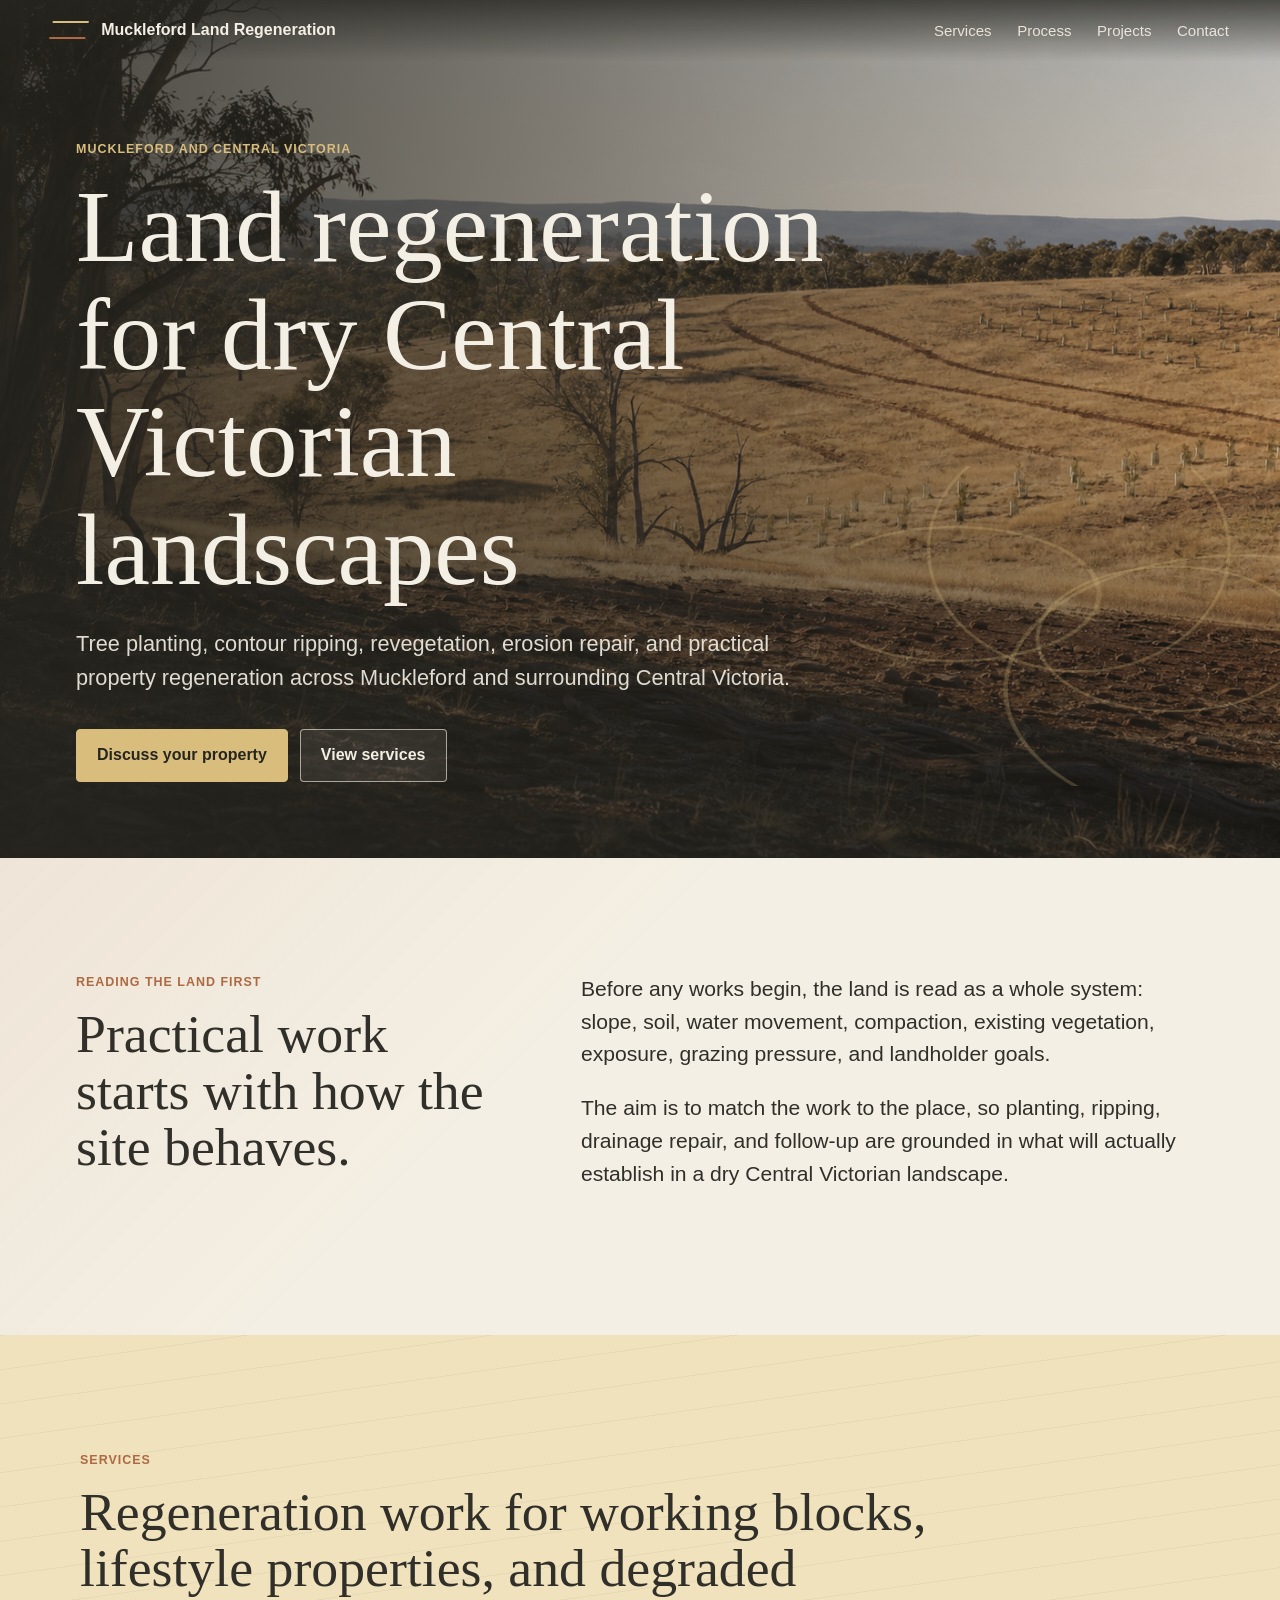
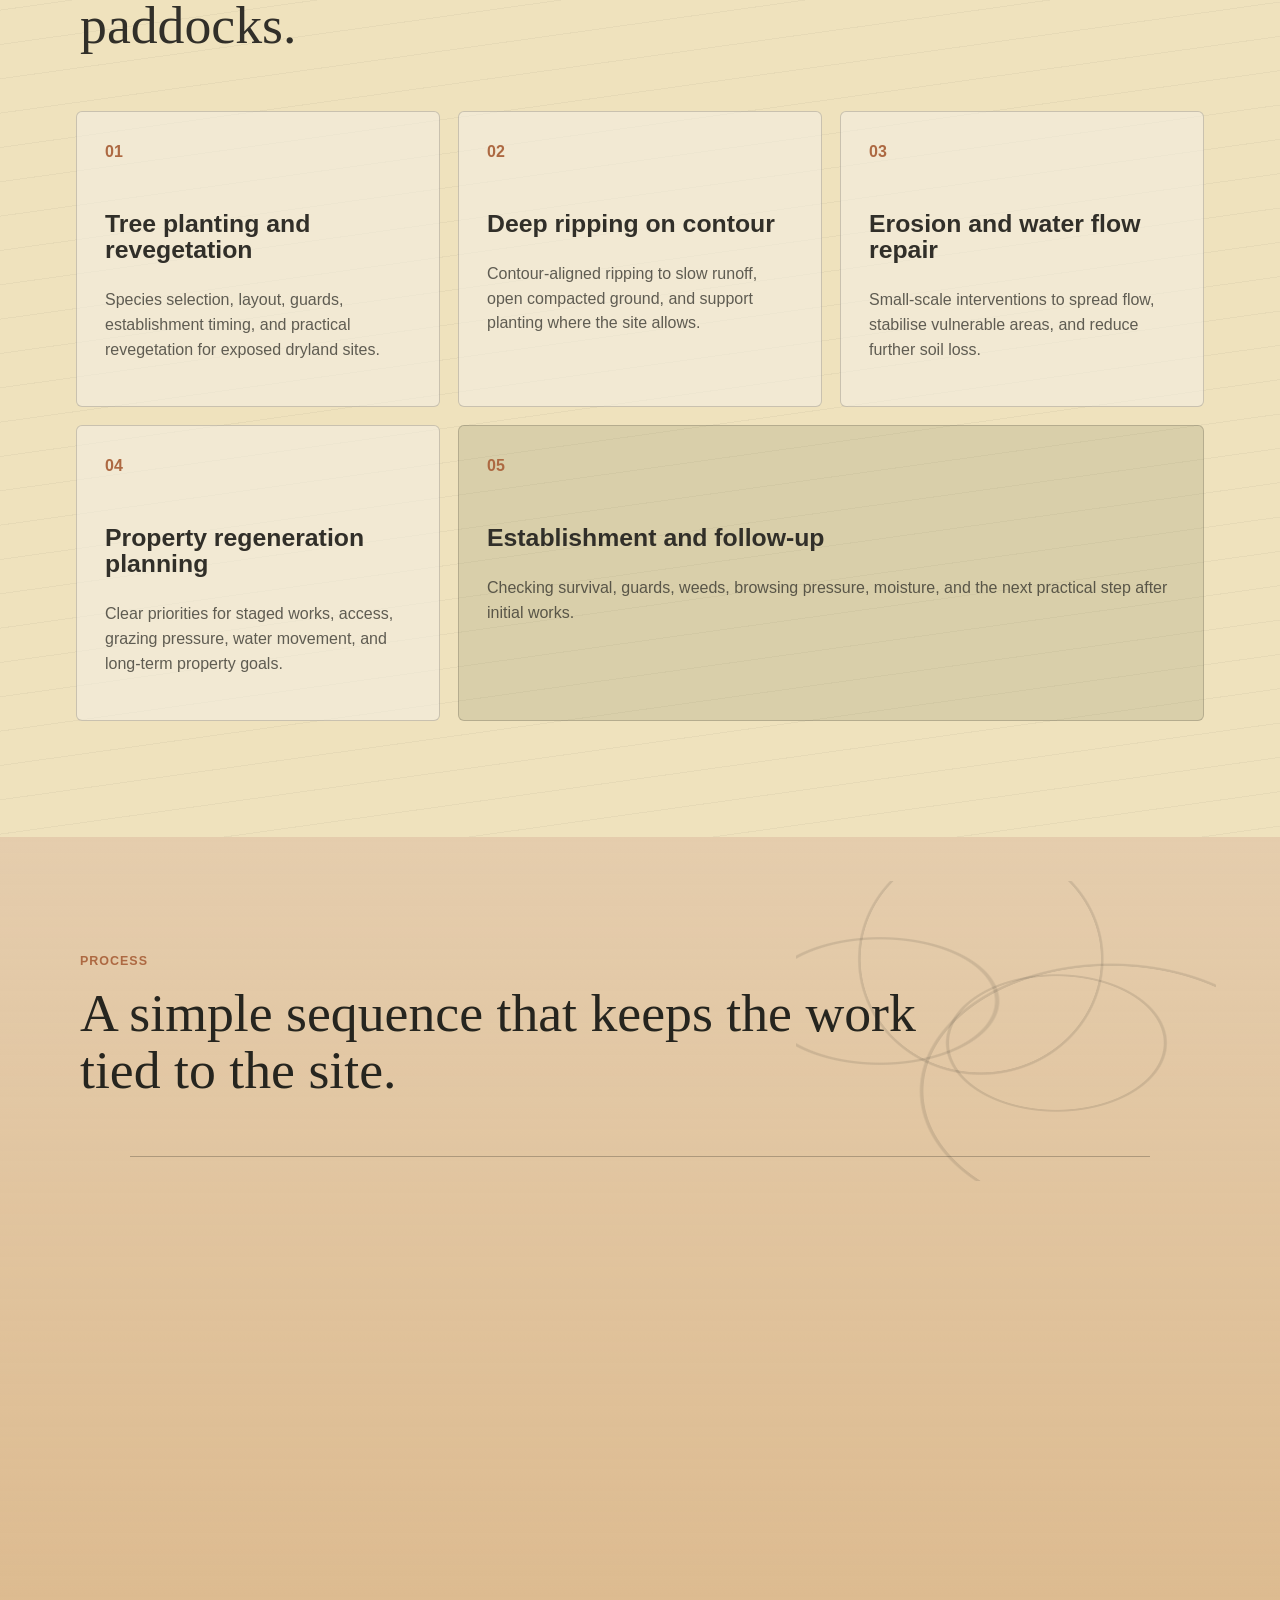
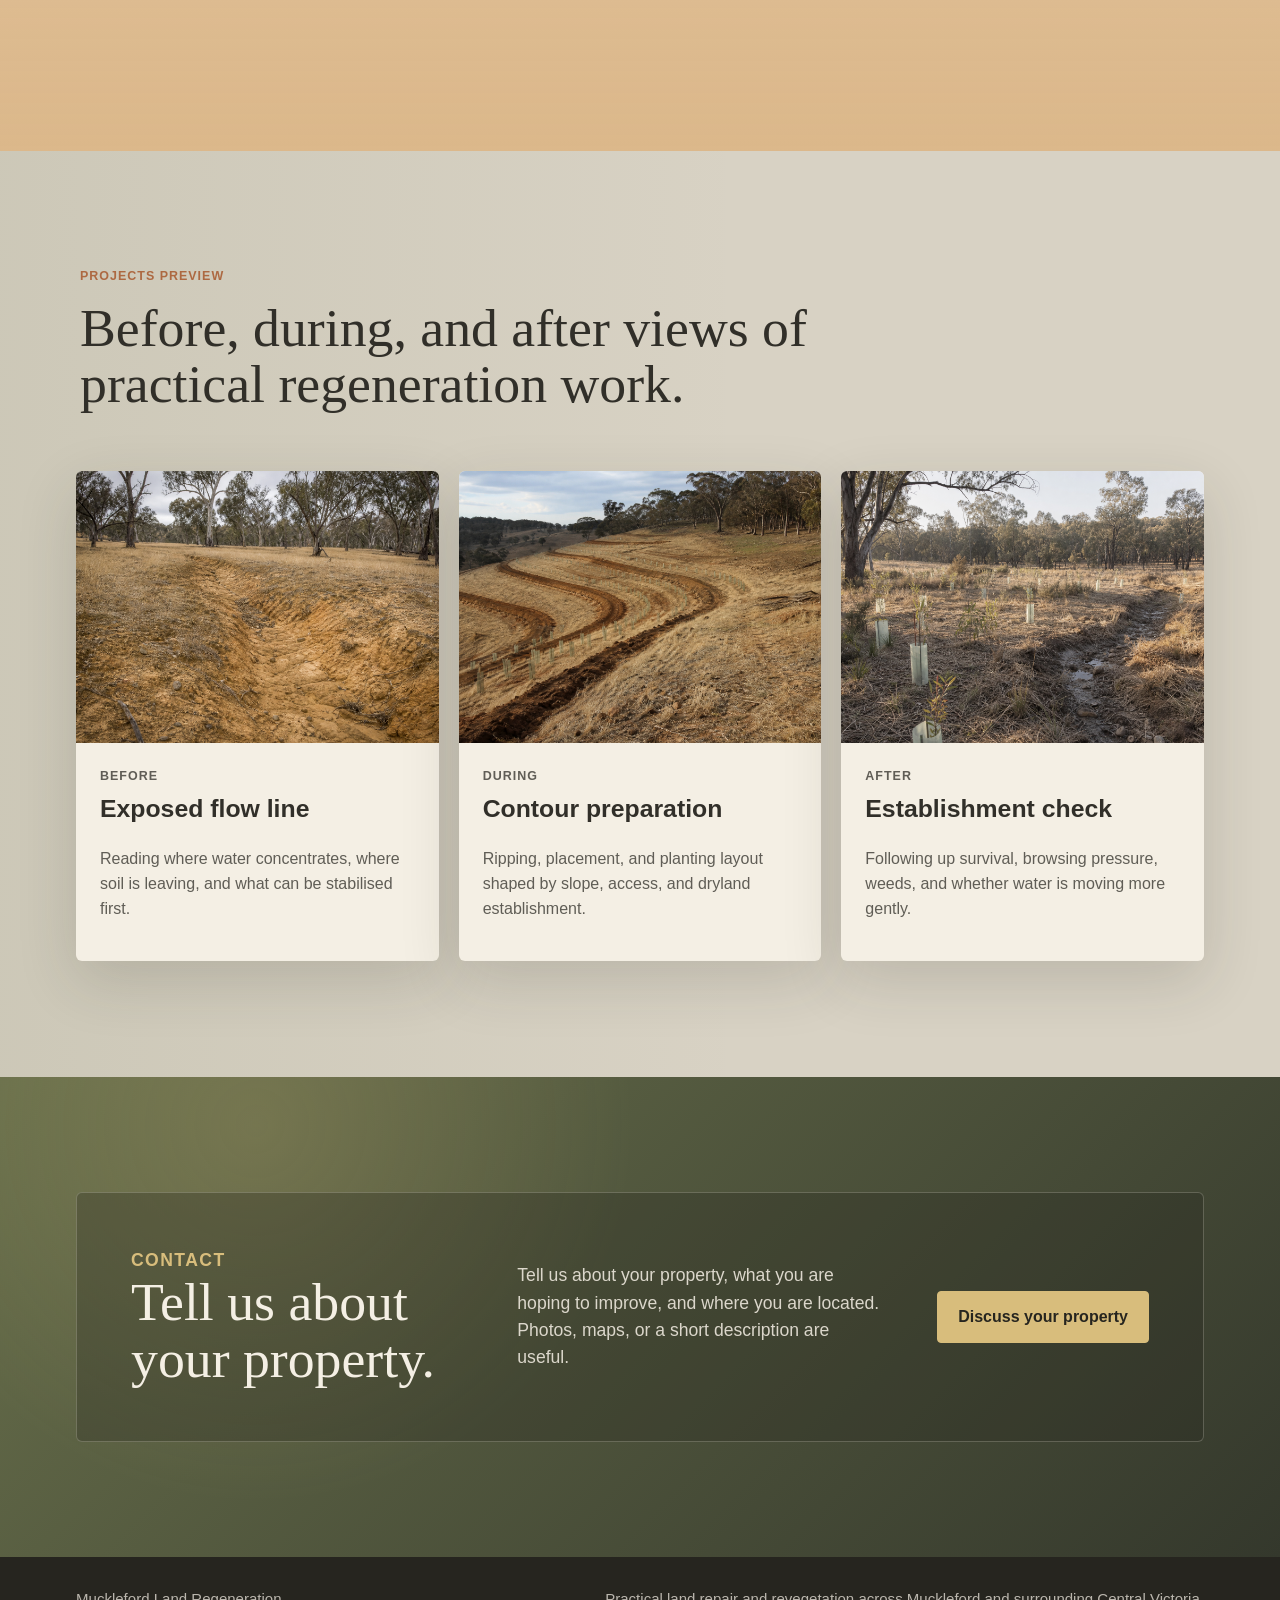
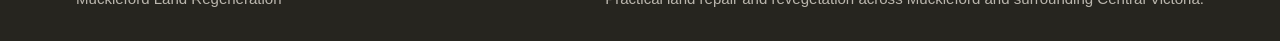
==== index.html @ 7134a0f1 "Add files via upload" ====
<!doctype html>
<html lang="en">
  <head>
    <meta charset="utf-8">
    <meta name="viewport" content="width=device-width, initial-scale=1">
    <title>Muckleford Land Regeneration</title>
    <meta
      name="description"
      content="Tree planting, contour ripping, revegetation, erosion repair, and practical property regeneration across Muckleford and surrounding Central Victoria."
    >
    <link rel="stylesheet" href="styles.css">
  </head>
  <body>
    <header class="site-header" aria-label="Main navigation">
      <a class="brand" href="#top">
        <span class="brand-mark" aria-hidden="true"></span>
        <span>Muckleford Land Regeneration</span>
      </a>
      <nav>
        <a href="#services">Services</a>
        <a href="#process">Process</a>
        <a href="#projects">Projects</a>
        <a href="#contact">Contact</a>
      </nav>
    </header>

    <main id="top">
      <section class="hero section-theme" data-theme="charcoal">
        <img
          class="hero-image"
          src="assets/hero-landscape.png"
          alt="Dry Central Victorian paddock with contour ripping and revegetation rows."
        >
        <div class="hero-scrim"></div>
        <div class="contour contour-hero" aria-hidden="true"></div>
        <div class="hero-content reveal">
          <p class="kicker">Muckleford and Central Victoria</p>
          <h1>Land regeneration for dry Central Victorian landscapes</h1>
          <p class="hero-subtext">
            Tree planting, contour ripping, revegetation, erosion repair, and practical property regeneration across Muckleford and surrounding Central Victoria.
          </p>
          <div class="button-row">
            <a class="button button-primary" href="#contact">Discuss your property</a>
            <a class="button button-secondary" href="#services">View services</a>
          </div>
        </div>
      </section>

      <section class="intro section section-theme" data-theme="offwhite">
        <div class="intro-grid">
          <div class="eyebrow-block reveal">
            <p class="kicker">Reading the land first</p>
            <h2>Practical work starts with how the site behaves.</h2>
          </div>
          <div class="intro-copy reveal">
            <p>
              Before any works begin, the land is read as a whole system: slope, soil, water movement, compaction, existing vegetation, exposure, grazing pressure, and landholder goals.
            </p>
            <p>
              The aim is to match the work to the place, so planting, ripping, drainage repair, and follow-up are grounded in what will actually establish in a dry Central Victorian landscape.
            </p>
          </div>
        </div>
      </section>

      <section id="services" class="section services section-theme" data-theme="straw">
        <div class="section-heading reveal">
          <p class="kicker">Services</p>
          <h2>Regeneration work for working blocks, lifestyle properties, and degraded paddocks.</h2>
        </div>
        <div class="service-grid">
          <article class="service-card reveal">
            <span class="service-number">01</span>
            <h3>Tree planting and revegetation</h3>
            <p>Species selection, layout, guards, establishment timing, and practical revegetation for exposed dryland sites.</p>
          </article>
          <article class="service-card reveal">
            <span class="service-number">02</span>
            <h3>Deep ripping on contour</h3>
            <p>Contour-aligned ripping to slow runoff, open compacted ground, and support planting where the site allows.</p>
          </article>
          <article class="service-card reveal">
            <span class="service-number">03</span>
            <h3>Erosion and water flow repair</h3>
            <p>Small-scale interventions to spread flow, stabilise vulnerable areas, and reduce further soil loss.</p>
          </article>
          <article class="service-card reveal">
            <span class="service-number">04</span>
            <h3>Property regeneration planning</h3>
            <p>Clear priorities for staged works, access, grazing pressure, water movement, and long-term property goals.</p>
          </article>
          <article class="service-card service-card-wide reveal">
            <span class="service-number">05</span>
            <h3>Establishment and follow-up</h3>
            <p>Checking survival, guards, weeds, browsing pressure, moisture, and the next practical step after initial works.</p>
          </article>
        </div>
      </section>

      <section id="process" class="process section section-theme" data-theme="clay">
        <div class="contour contour-process" aria-hidden="true"></div>
        <div class="section-heading reveal">
          <p class="kicker">Process</p>
          <h2>A simple sequence that keeps the work tied to the site.</h2>
        </div>
        <div class="process-list">
          <article class="process-step reveal">
            <span>1</span>
            <div>
              <h3>Site walk</h3>
              <p>Walk the property, read slope and water movement, and identify practical constraints.</p>
            </div>
          </article>
          <article class="process-step reveal">
            <span>2</span>
            <div>
              <h3>Practical plan</h3>
              <p>Set priorities, staging, species, access, timing, and follow-up requirements.</p>
            </div>
          </article>
          <article class="process-step reveal">
            <span>3</span>
            <div>
              <h3>Implementation</h3>
              <p>Carry out the agreed work with attention to soil condition, weather, and establishment needs.</p>
            </div>
          </article>
          <article class="process-step reveal">
            <span>4</span>
            <div>
              <h3>Establishment review</h3>
              <p>Review survival, erosion response, water behaviour, and what needs adjusting next.</p>
            </div>
          </article>
        </div>
      </section>

      <section id="projects" class="projects section section-theme" data-theme="grey">
        <div class="section-heading reveal">
          <p class="kicker">Projects preview</p>
          <h2>Before, during, and after views of practical regeneration work.</h2>
        </div>
        <div class="project-grid">
          <article class="project-card reveal">
            <img src="assets/project-before.png" alt="Eroded dry paddock area before repair.">
            <div>
              <p class="project-stage">Before</p>
              <h3>Exposed flow line</h3>
              <p>Reading where water concentrates, where soil is leaving, and what can be stabilised first.</p>
            </div>
          </article>
          <article class="project-card reveal">
            <img src="assets/project-during.png" alt="Contour rip lines and young tree guards during regeneration work.">
            <div>
              <p class="project-stage">During</p>
              <h3>Contour preparation</h3>
              <p>Ripping, placement, and planting layout shaped by slope, access, and dryland establishment.</p>
            </div>
          </article>
          <article class="project-card reveal">
            <img src="assets/project-after.png" alt="Young native revegetation establishing after regeneration works.">
            <div>
              <p class="project-stage">After</p>
              <h3>Establishment check</h3>
              <p>Following up survival, browsing pressure, weeds, and whether water is moving more gently.</p>
            </div>
          </article>
        </div>
      </section>

      <section id="contact" class="contact section section-theme" data-theme="olive">
        <div class="contact-panel reveal">
          <div>
            <p class="kicker">Contact</p>
            <h2>Tell us about your property.</h2>
          </div>
          <p>
            Tell us about your property, what you are hoping to improve, and where you are located. Photos, maps, or a short description are useful.
          </p>
          <a class="button button-primary" href="mailto:hello@example.com?subject=Property%20regeneration%20enquiry">Discuss your property</a>
        </div>
      </section>
    </main>

    <footer class="site-footer">
      <p>Muckleford Land Regeneration</p>
      <p>Practical land repair and revegetation across Muckleford and surrounding Central Victoria.</p>
    </footer>

    <script src="script.js"></script>
  </body>
</html>
---- styles.css ----
:root {
  --offwhite: #f4efe4;
  --straw: #d8bd7c;
  --clay: #ad6942;
  --ochre: #c28a4b;
  --ironbark: #777369;
  --olive: #686f4b;
  --charcoal: #26251f;
  --ink: #312f29;
  --line: rgba(49, 47, 41, 0.18);
  --paper: rgba(244, 239, 228, 0.86);
  --shadow: 0 20px 60px rgba(38, 37, 31, 0.16);
}

* {
  box-sizing: border-box;
}

html {
  scroll-behavior: smooth;
}

body {
  margin: 0;
  background: var(--offwhite);
  color: var(--ink);
  font-family: "Segoe UI", "Helvetica Neue", Arial, sans-serif;
  line-height: 1.55;
  transition: background-color 700ms ease;
}

body.theme-charcoal {
  background: #37342d;
}

body.theme-offwhite {
  background: var(--offwhite);
}

body.theme-straw {
  background: #efe2bd;
}

body.theme-clay {
  background: #d8b07e;
}

body.theme-grey {
  background: #d8d2c4;
}

body.theme-olive {
  background: #bbc09e;
}

img {
  display: block;
  width: 100%;
}

a {
  color: inherit;
}

.site-header {
  position: fixed;
  top: 0;
  left: 0;
  z-index: 20;
  display: flex;
  align-items: center;
  justify-content: space-between;
  width: 100%;
  padding: 18px clamp(18px, 4vw, 56px);
  color: var(--offwhite);
  background: linear-gradient(to bottom, rgba(38, 37, 31, 0.74), rgba(38, 37, 31, 0));
}

.brand,
nav {
  display: flex;
  align-items: center;
  gap: 14px;
}

.brand {
  font-weight: 700;
  text-decoration: none;
  letter-spacing: 0;
}

.brand-mark {
  width: 36px;
  height: 18px;
  border-top: 2px solid var(--straw);
  border-bottom: 2px solid var(--clay);
  transform: skewX(-12deg);
}

nav {
  gap: clamp(12px, 2vw, 28px);
  font-size: 0.94rem;
}

nav a {
  text-decoration: none;
  opacity: 0.9;
}

nav a:hover {
  opacity: 1;
}

.hero {
  position: relative;
  min-height: 92vh;
  display: grid;
  align-items: end;
  overflow: hidden;
  padding: 140px clamp(18px, 6vw, 76px) 76px;
  color: var(--offwhite);
}

.hero-image,
.hero-scrim {
  position: absolute;
  inset: 0;
  height: 100%;
}

.hero-image {
  object-fit: cover;
}

.hero-scrim {
  background:
    linear-gradient(90deg, rgba(38, 37, 31, 0.84) 0%, rgba(38, 37, 31, 0.56) 45%, rgba(38, 37, 31, 0.16) 100%),
    linear-gradient(0deg, rgba(38, 37, 31, 0.56) 0%, rgba(38, 37, 31, 0) 48%);
}

.hero-content {
  position: relative;
  z-index: 2;
  max-width: 850px;
}

.kicker {
  margin: 0 0 14px;
  color: var(--clay);
  font-size: 0.78rem;
  font-weight: 800;
  letter-spacing: 0.08em;
  text-transform: uppercase;
}

.hero .kicker,
.contact .kicker {
  color: var(--straw);
}

h1,
h2,
h3,
p {
  margin-top: 0;
}

h1,
h2,
h3 {
  line-height: 1.05;
  letter-spacing: 0;
}

h1 {
  max-width: 790px;
  margin-bottom: 24px;
  font-family: Georgia, "Times New Roman", serif;
  font-size: clamp(3rem, 8vw, 6.9rem);
  font-weight: 500;
}

h2 {
  max-width: 920px;
  font-family: Georgia, "Times New Roman", serif;
  font-size: clamp(2rem, 4.2vw, 4.3rem);
  font-weight: 500;
}

h3 {
  font-size: clamp(1.18rem, 2vw, 1.55rem);
}

.hero-subtext {
  max-width: 720px;
  margin-bottom: 34px;
  color: rgba(244, 239, 228, 0.9);
  font-size: clamp(1.08rem, 2vw, 1.36rem);
}

.button-row {
  display: flex;
  flex-wrap: wrap;
  gap: 12px;
}

.button {
  display: inline-flex;
  align-items: center;
  justify-content: center;
  min-height: 48px;
  padding: 13px 20px;
  border: 1px solid currentColor;
  border-radius: 4px;
  font-weight: 750;
  text-decoration: none;
}

.button-primary {
  color: var(--charcoal);
  background: var(--straw);
  border-color: var(--straw);
}

.button-secondary {
  color: var(--offwhite);
  background: rgba(244, 239, 228, 0.08);
  border-color: rgba(244, 239, 228, 0.62);
}

.section {
  position: relative;
  overflow: hidden;
  padding: clamp(74px, 9vw, 132px) clamp(18px, 6vw, 76px);
}

.intro {
  background:
    linear-gradient(135deg, rgba(173, 105, 66, 0.08), transparent 42%),
    var(--offwhite);
}

.intro-grid {
  display: grid;
  grid-template-columns: minmax(240px, 0.8fr) minmax(300px, 1.2fr);
  gap: clamp(34px, 7vw, 96px);
  max-width: 1160px;
  margin: 0 auto;
}

.intro-copy {
  font-size: clamp(1.08rem, 1.8vw, 1.32rem);
}

.intro-copy p:last-child {
  margin-bottom: 0;
}

.section-heading {
  max-width: 1120px;
  margin: 0 auto clamp(34px, 5vw, 58px);
}

.services {
  background:
    repeating-linear-gradient(172deg, rgba(38, 37, 31, 0.045) 0 1px, transparent 1px 34px),
    #efe2bd;
}

.service-grid {
  display: grid;
  grid-template-columns: repeat(6, 1fr);
  gap: 18px;
  max-width: 1160px;
  margin: 0 auto;
}

.service-card {
  grid-column: span 2;
  min-height: 260px;
  padding: 28px;
  border: 1px solid rgba(38, 37, 31, 0.2);
  border-radius: 6px;
  background: rgba(244, 239, 228, 0.56);
}

.service-card-wide {
  grid-column: span 4;
  min-height: 210px;
  background: rgba(104, 111, 75, 0.16);
}

.service-number {
  display: block;
  margin-bottom: 46px;
  color: var(--clay);
  font-weight: 800;
}

.service-card p,
.process-step p,
.project-card p,
.site-footer p {
  color: rgba(49, 47, 41, 0.76);
}

.process {
  color: var(--charcoal);
  background:
    linear-gradient(180deg, rgba(244, 239, 228, 0.46), rgba(244, 239, 228, 0.12)),
    #d8b07e;
}

.process-list {
  max-width: 1020px;
  margin: 0 auto;
  border-top: 1px solid rgba(38, 37, 31, 0.28);
}

.process-step {
  display: grid;
  grid-template-columns: 84px 1fr;
  gap: clamp(18px, 4vw, 46px);
  padding: 30px 0;
  border-bottom: 1px solid rgba(38, 37, 31, 0.28);
}

.process-step span {
  width: 54px;
  height: 54px;
  display: inline-grid;
  place-items: center;
  border: 1px solid rgba(38, 37, 31, 0.38);
  border-radius: 50%;
  color: var(--charcoal);
  font-family: Georgia, "Times New Roman", serif;
  font-size: 1.3rem;
}

.process-step h3 {
  margin-bottom: 8px;
}

.process-step p {
  max-width: 720px;
  margin-bottom: 0;
}

.projects {
  background:
    linear-gradient(90deg, rgba(104, 111, 75, 0.1), transparent 58%),
    #d8d2c4;
}

.project-grid {
  display: grid;
  grid-template-columns: repeat(3, minmax(0, 1fr));
  gap: 20px;
  max-width: 1220px;
  margin: 0 auto;
}

.project-card {
  overflow: hidden;
  border-radius: 6px;
  background: var(--offwhite);
  box-shadow: var(--shadow);
}

.project-card img {
  aspect-ratio: 4 / 3;
  object-fit: cover;
  filter: saturate(0.86) contrast(1.04);
}

.project-card div {
  padding: 24px;
}

.project-stage {
  margin-bottom: 10px;
  color: var(--clay);
  font-size: 0.78rem;
  font-weight: 800;
  letter-spacing: 0.08em;
  text-transform: uppercase;
}

.contact {
  color: var(--offwhite);
  background:
    radial-gradient(circle at 20% 10%, rgba(216, 189, 124, 0.18), transparent 34%),
    linear-gradient(135deg, #686f4b, #34382c);
}

.contact-panel {
  display: grid;
  grid-template-columns: 1fr 1.1fr auto;
  gap: clamp(22px, 4vw, 54px);
  align-items: center;
  max-width: 1180px;
  margin: 0 auto;
  padding: clamp(26px, 5vw, 54px);
  border: 1px solid rgba(244, 239, 228, 0.22);
  border-radius: 6px;
  background: rgba(38, 37, 31, 0.28);
}

.contact-panel h2 {
  margin-bottom: 0;
}

.contact-panel p {
  margin-bottom: 0;
  color: rgba(244, 239, 228, 0.86);
  font-size: 1.1rem;
}

.site-footer {
  display: flex;
  justify-content: space-between;
  gap: 24px;
  padding: 30px clamp(18px, 6vw, 76px);
  background: var(--charcoal);
  color: var(--offwhite);
  font-size: 0.94rem;
}

.site-footer p {
  margin: 0;
  color: rgba(244, 239, 228, 0.72);
}

.contour {
  position: absolute;
  pointer-events: none;
  opacity: 0;
  transform: translateY(24px);
  transition: opacity 1000ms ease, transform 1000ms ease;
}

.contour.is-visible {
  opacity: 1;
  transform: translateY(0);
}

.contour::before {
  content: "";
  position: absolute;
  inset: 0;
  background:
    radial-gradient(ellipse at 20% 40%, transparent 0 24%, currentColor 24.4% 24.9%, transparent 25.3% 100%),
    radial-gradient(ellipse at 62% 54%, transparent 0 29%, currentColor 29.3% 29.8%, transparent 30.2% 100%),
    radial-gradient(ellipse at 44% 26%, transparent 0 36%, currentColor 36.2% 36.7%, transparent 37.1% 100%),
    radial-gradient(ellipse at 75% 70%, transparent 0 42%, currentColor 42.2% 42.7%, transparent 43.1% 100%);
}

.contour-hero {
  right: -90px;
  bottom: 8vh;
  width: 520px;
  height: 320px;
  color: rgba(216, 189, 124, 0.24);
  z-index: 1;
}

.contour-process {
  right: clamp(10px, 5vw, 80px);
  top: 44px;
  width: 420px;
  height: 300px;
  color: rgba(38, 37, 31, 0.12);
}

.reveal {
  opacity: 0;
  transform: translateY(22px);
  transition: opacity 700ms ease, transform 700ms ease;
}

.reveal.is-visible {
  opacity: 1;
  transform: translateY(0);
}

@media (max-width: 900px) {
  .site-header {
    position: absolute;
    align-items: flex-start;
  }

  nav {
    display: none;
  }

  .hero {
    min-height: 88vh;
    padding-top: 116px;
  }

  .intro-grid,
  .contact-panel {
    grid-template-columns: 1fr;
  }

  .service-grid,
  .project-grid {
    grid-template-columns: 1fr;
  }

  .service-card,
  .service-card-wide {
    grid-column: auto;
    min-height: auto;
  }

  .service-number {
    margin-bottom: 28px;
  }

  .process-step {
    grid-template-columns: 58px 1fr;
  }

  .site-footer {
    display: block;
  }

  .site-footer p + p {
    margin-top: 8px;
  }
}

@media (max-width: 560px) {
  .brand span:last-child {
    max-width: 180px;
  }

  .hero {
    padding-bottom: 54px;
  }

  .button {
    width: 100%;
  }

  .section {
    padding-left: 16px;
    padding-right: 16px;
  }

  .process-step {
    grid-template-columns: 1fr;
  }
}

@media (prefers-reduced-motion: reduce) {
  *,
  *::before,
  *::after {
    scroll-behavior: auto !important;
    transition: none !important;
  }

  .reveal,
  .contour {
    opacity: 1;
    transform: none;
  }
}
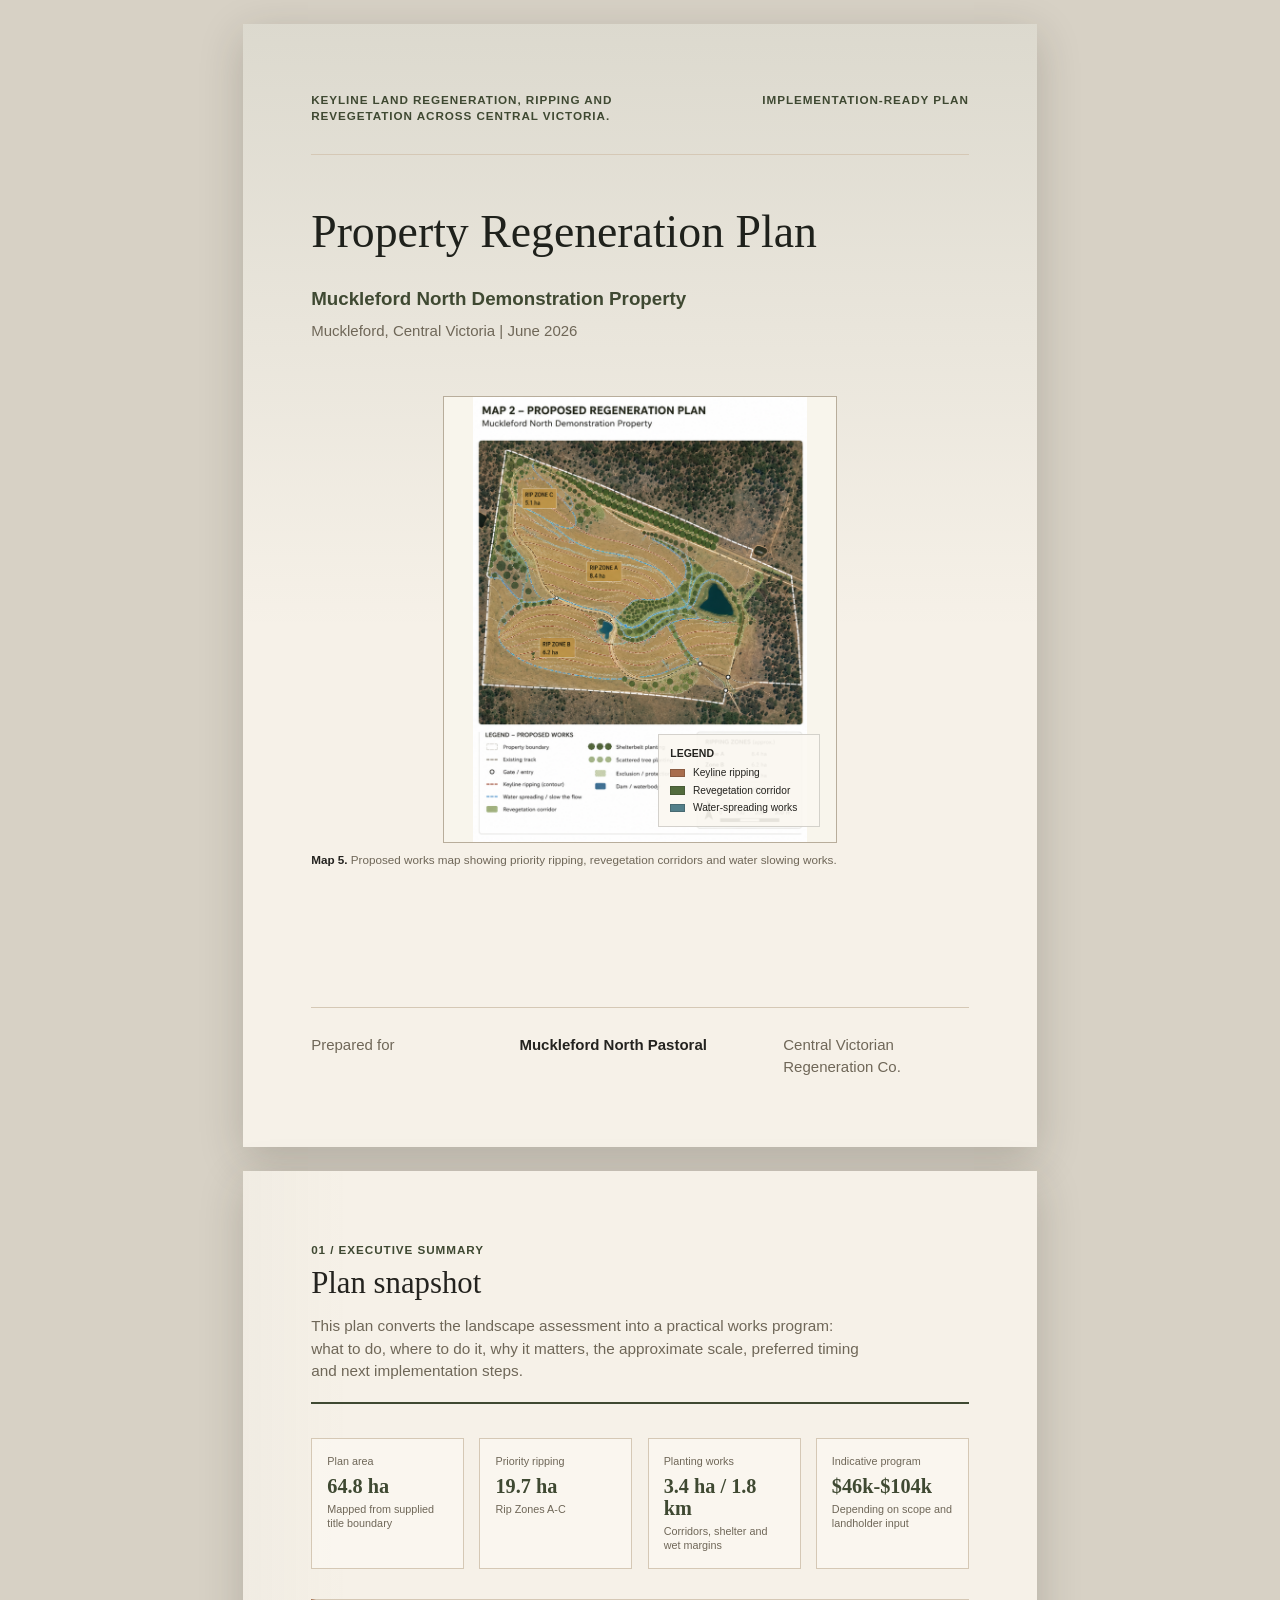
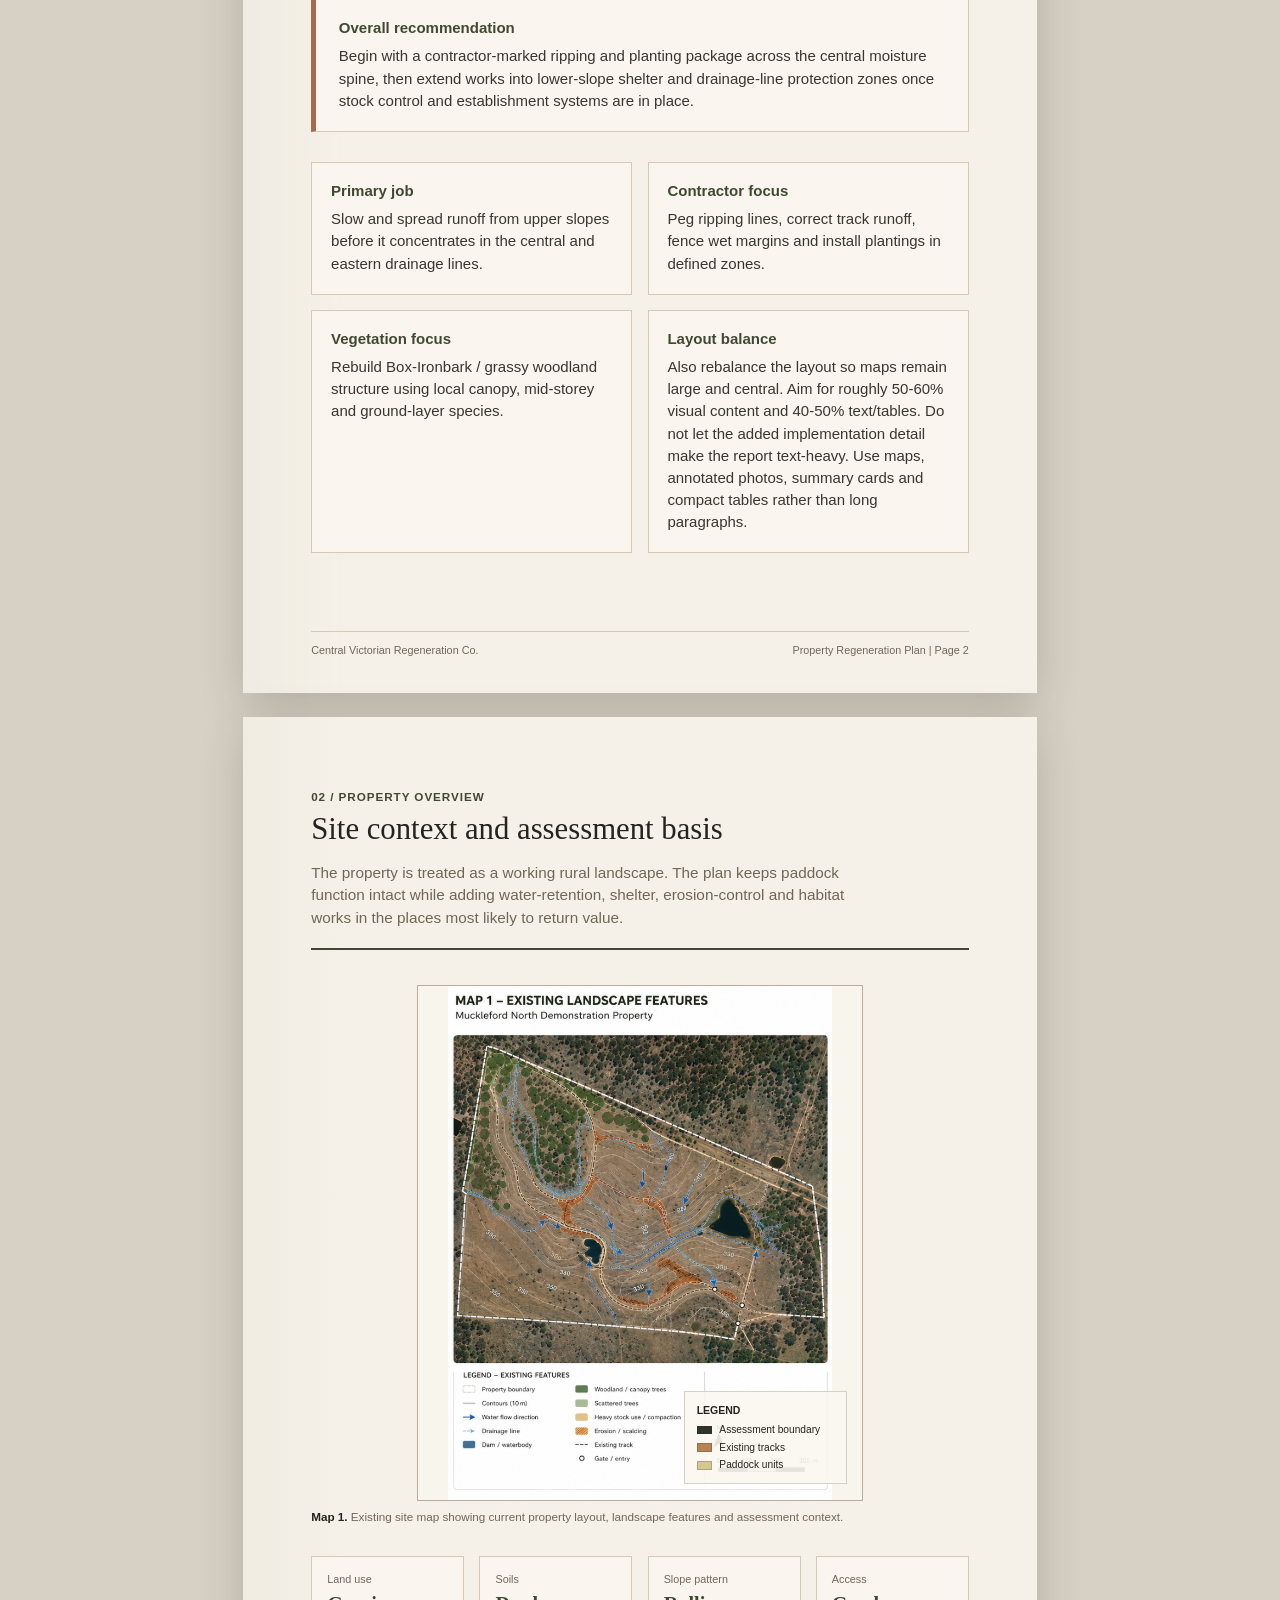
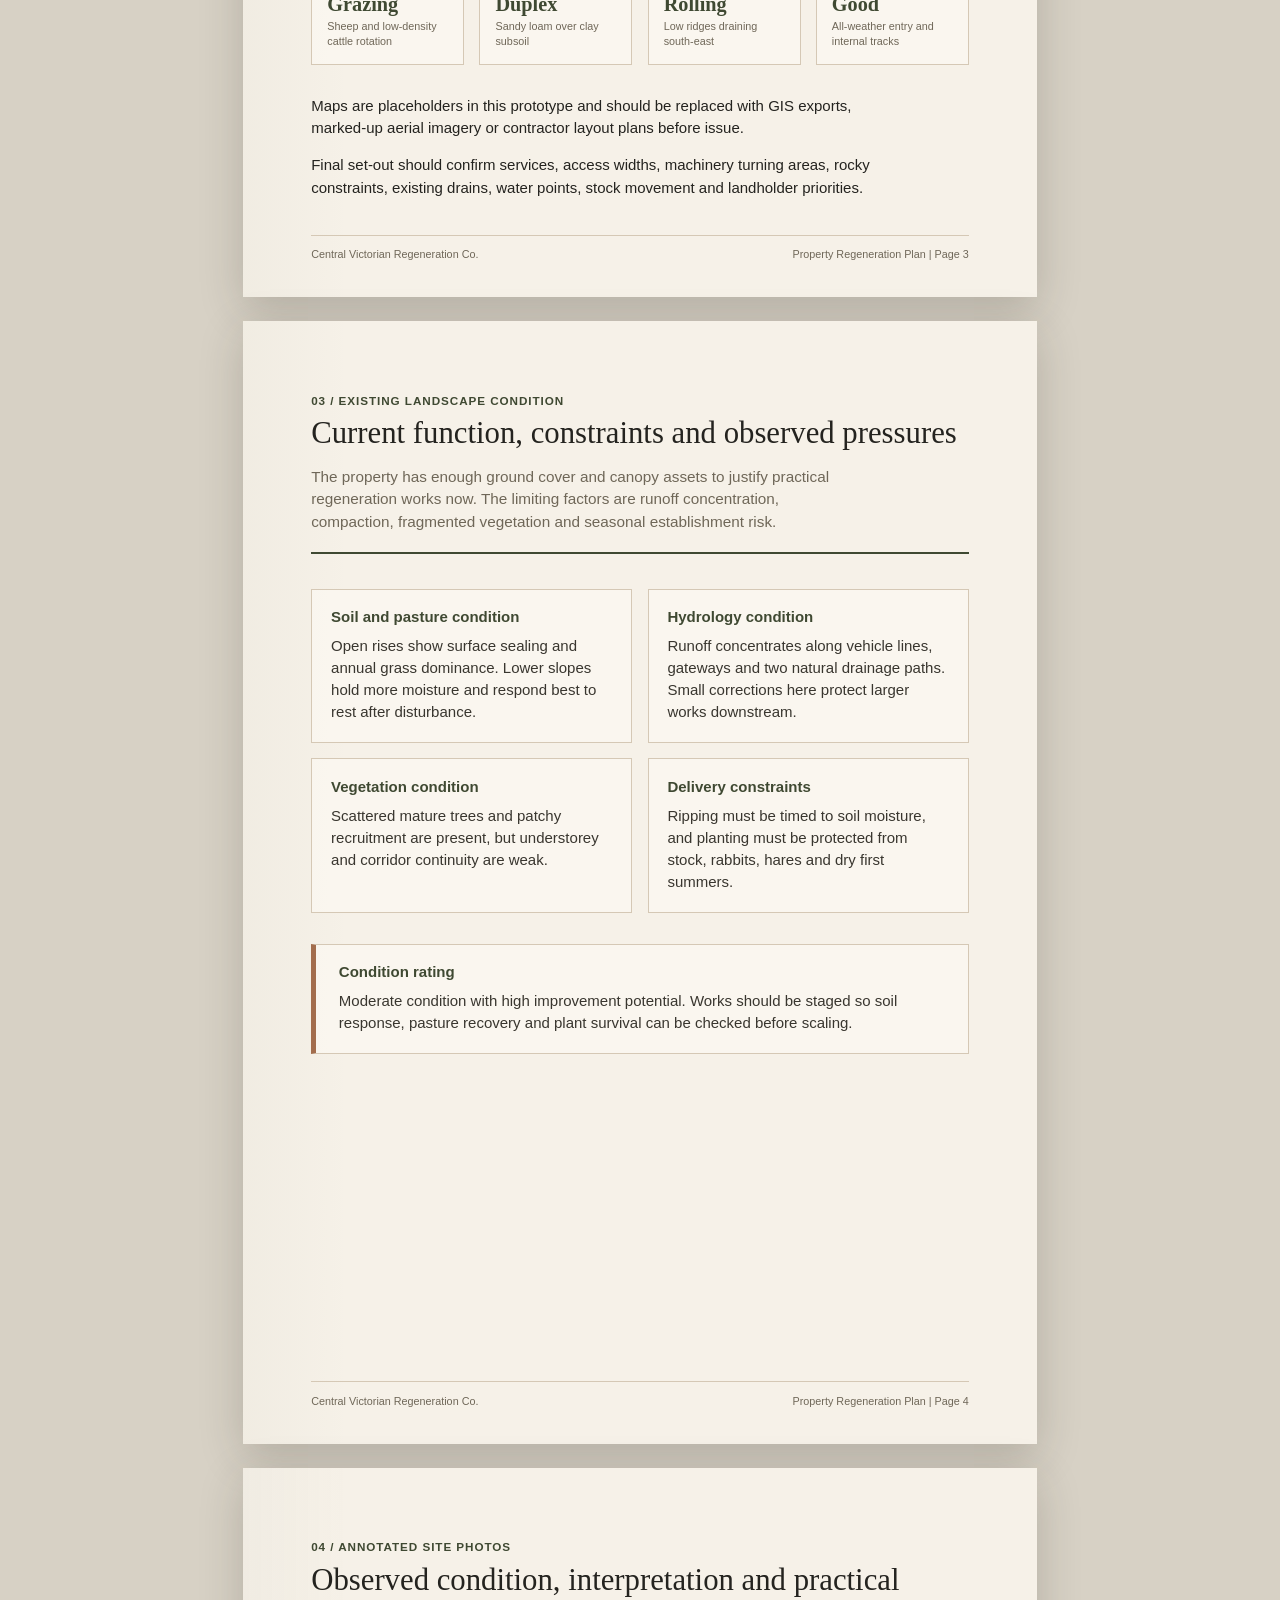
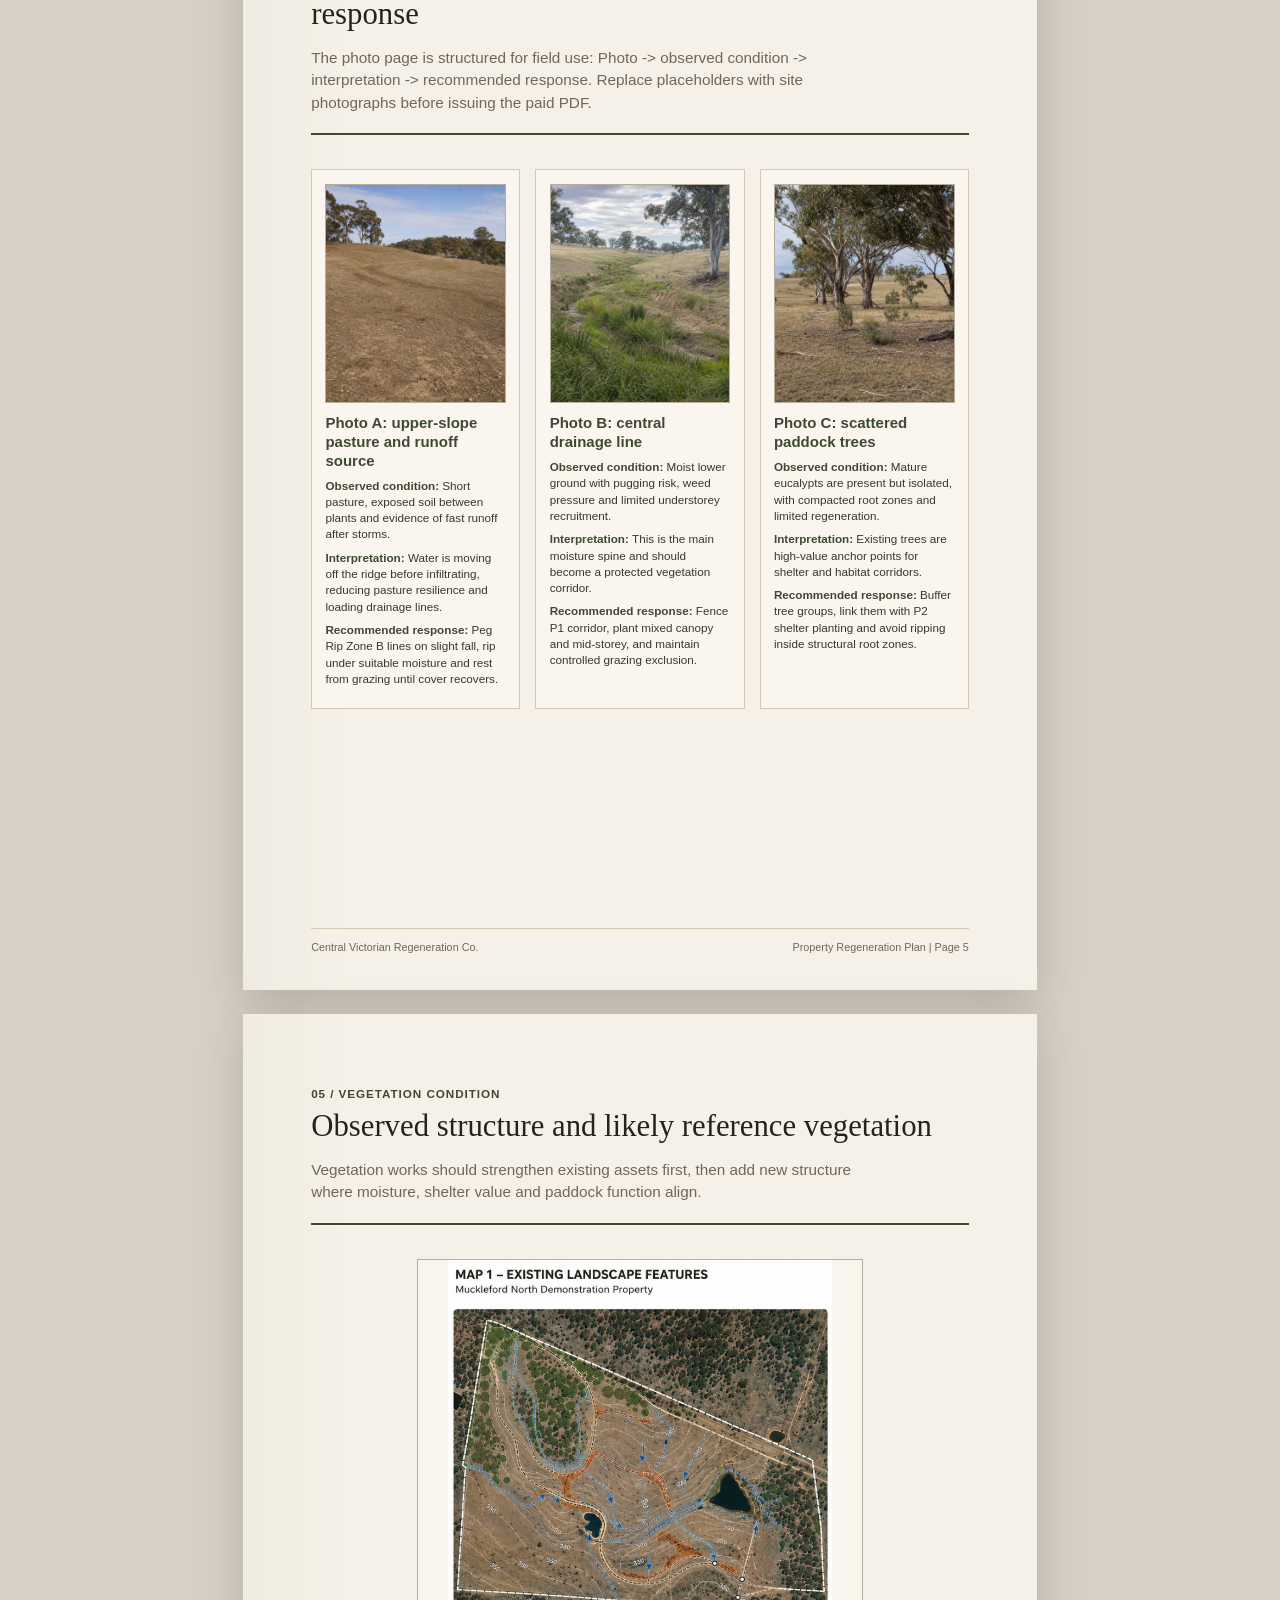
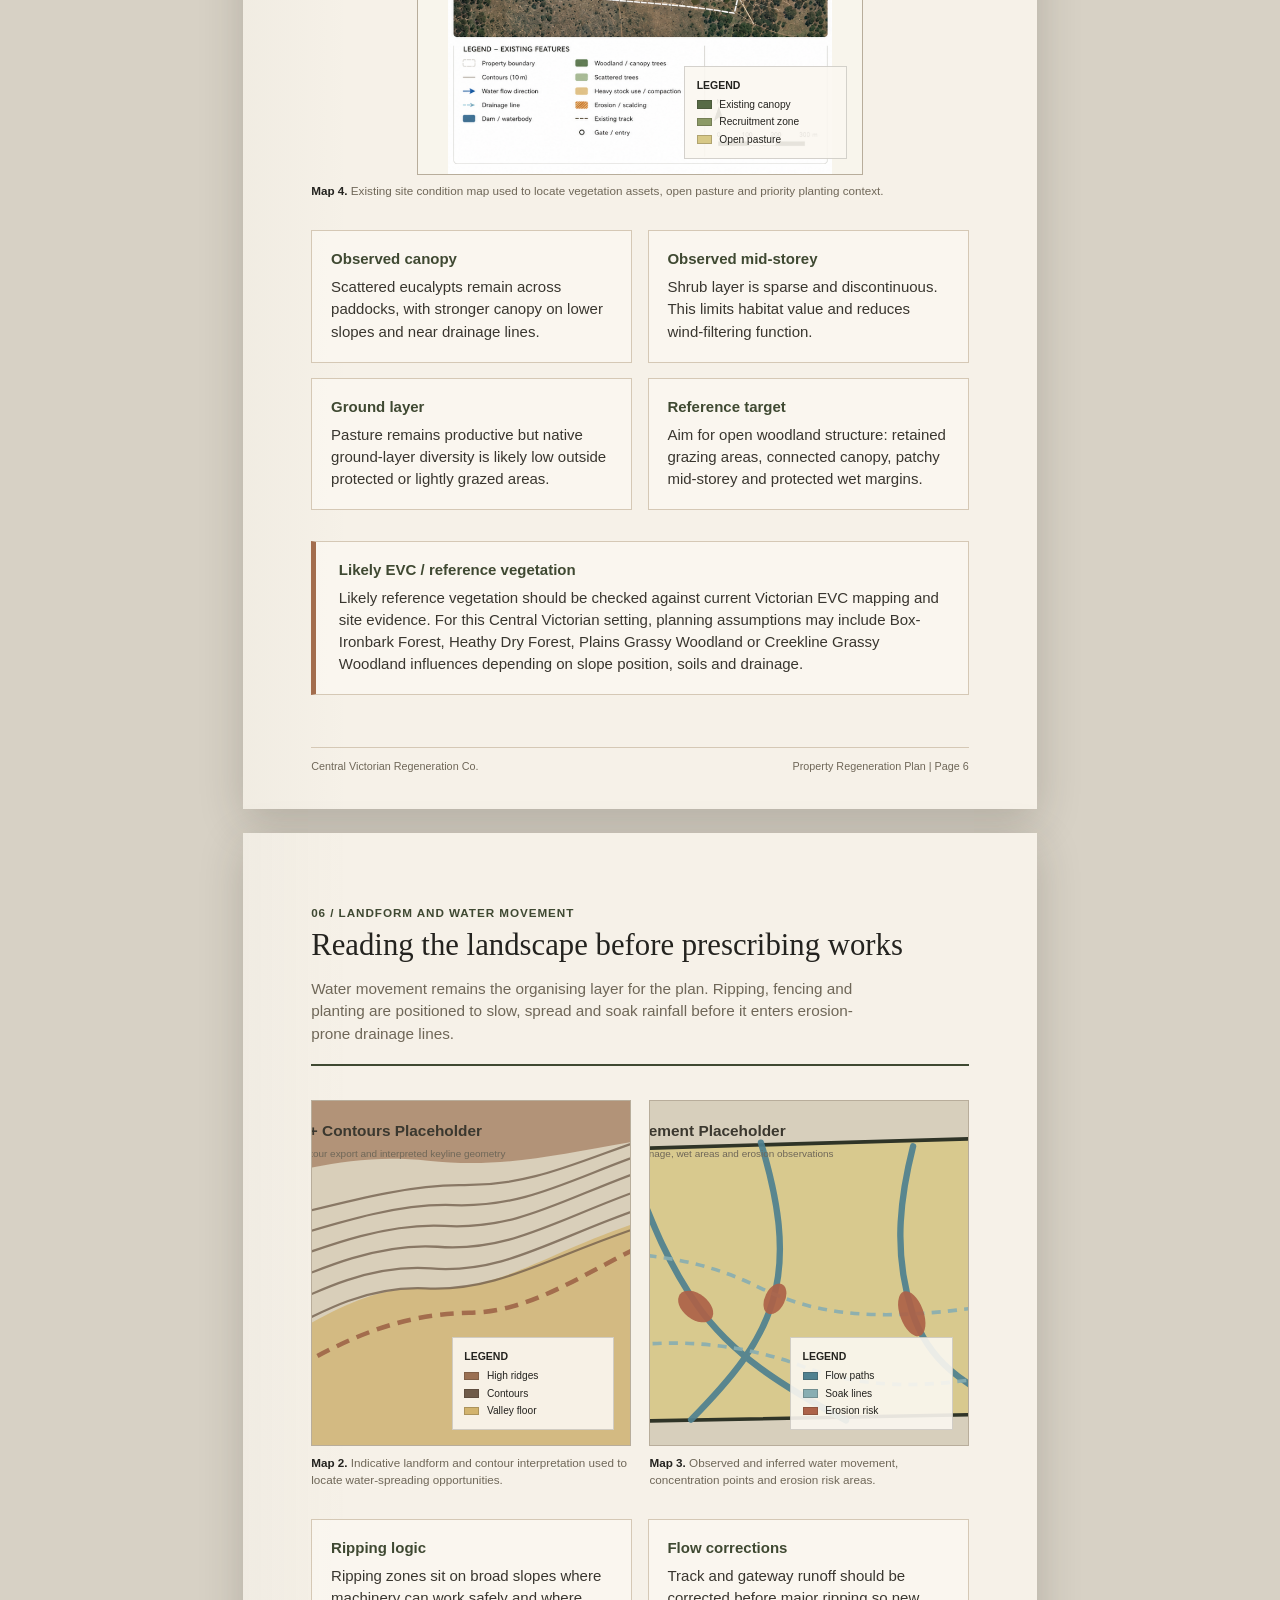
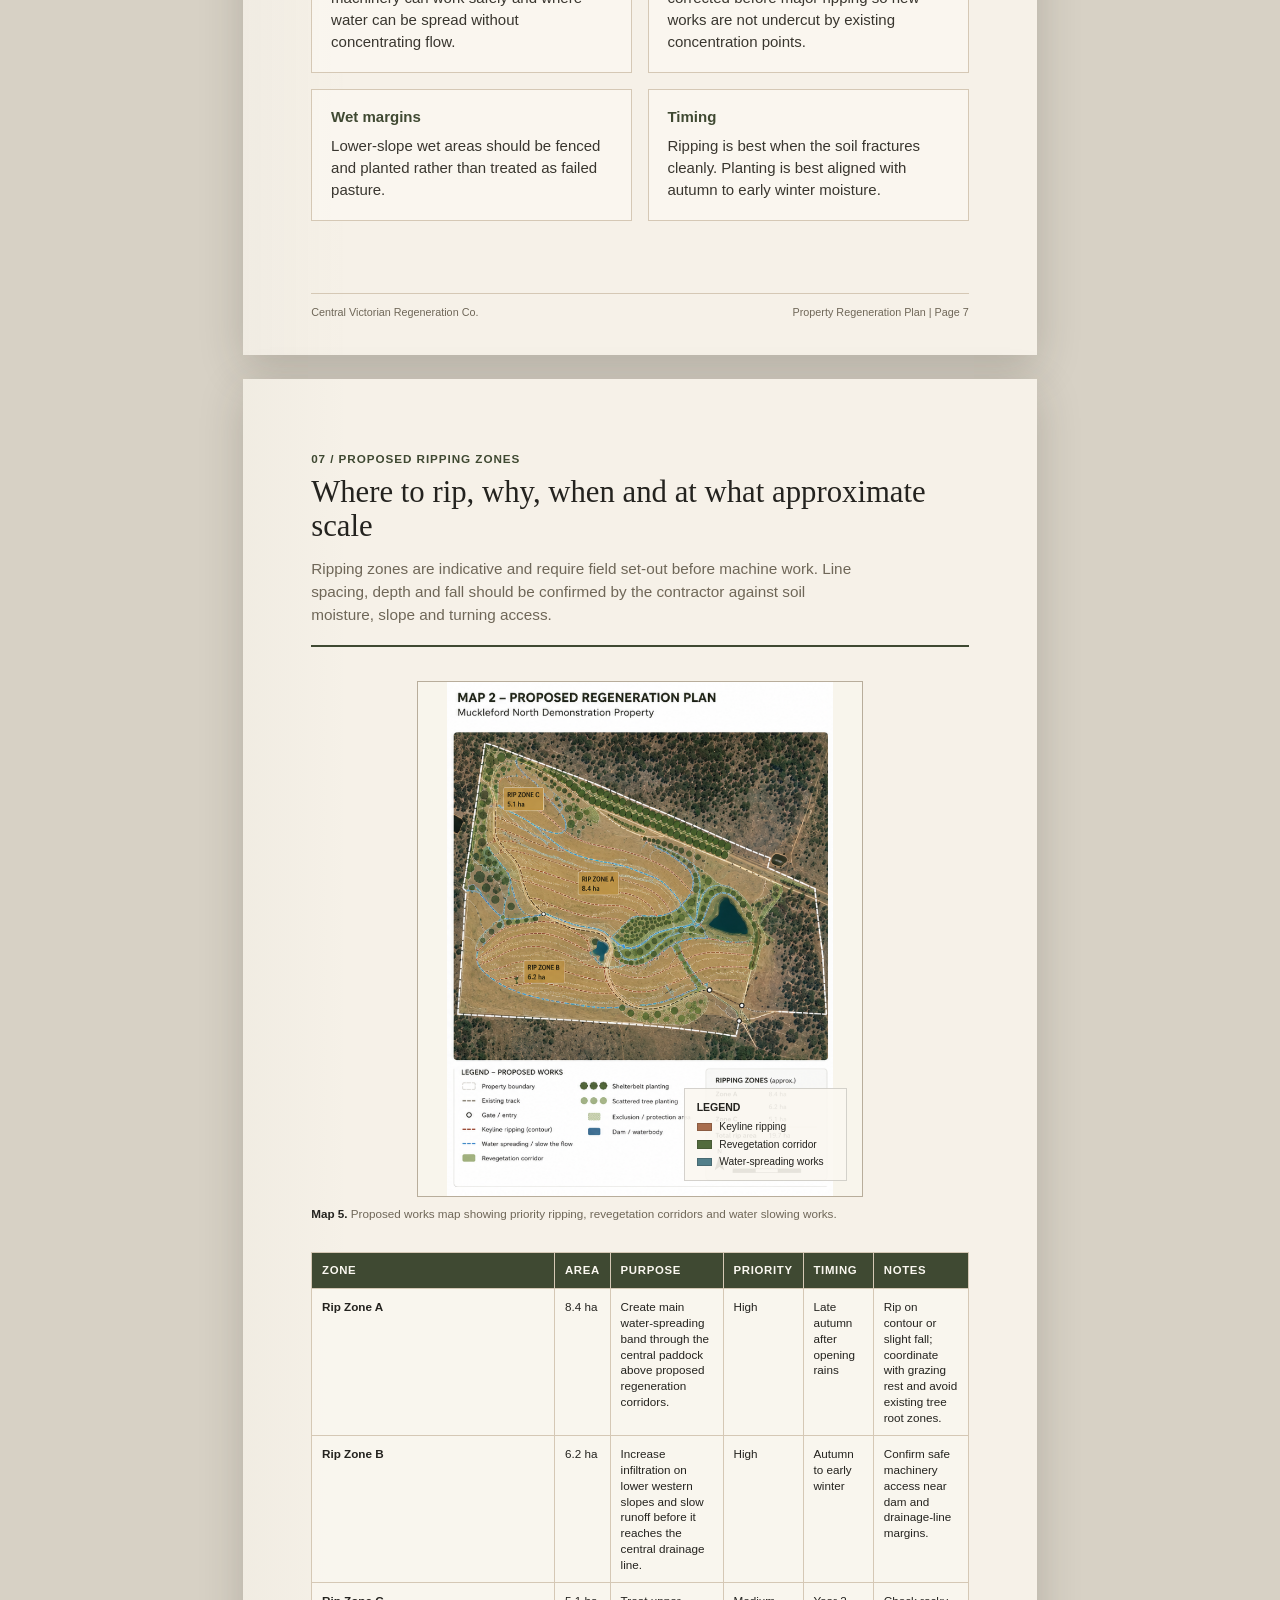
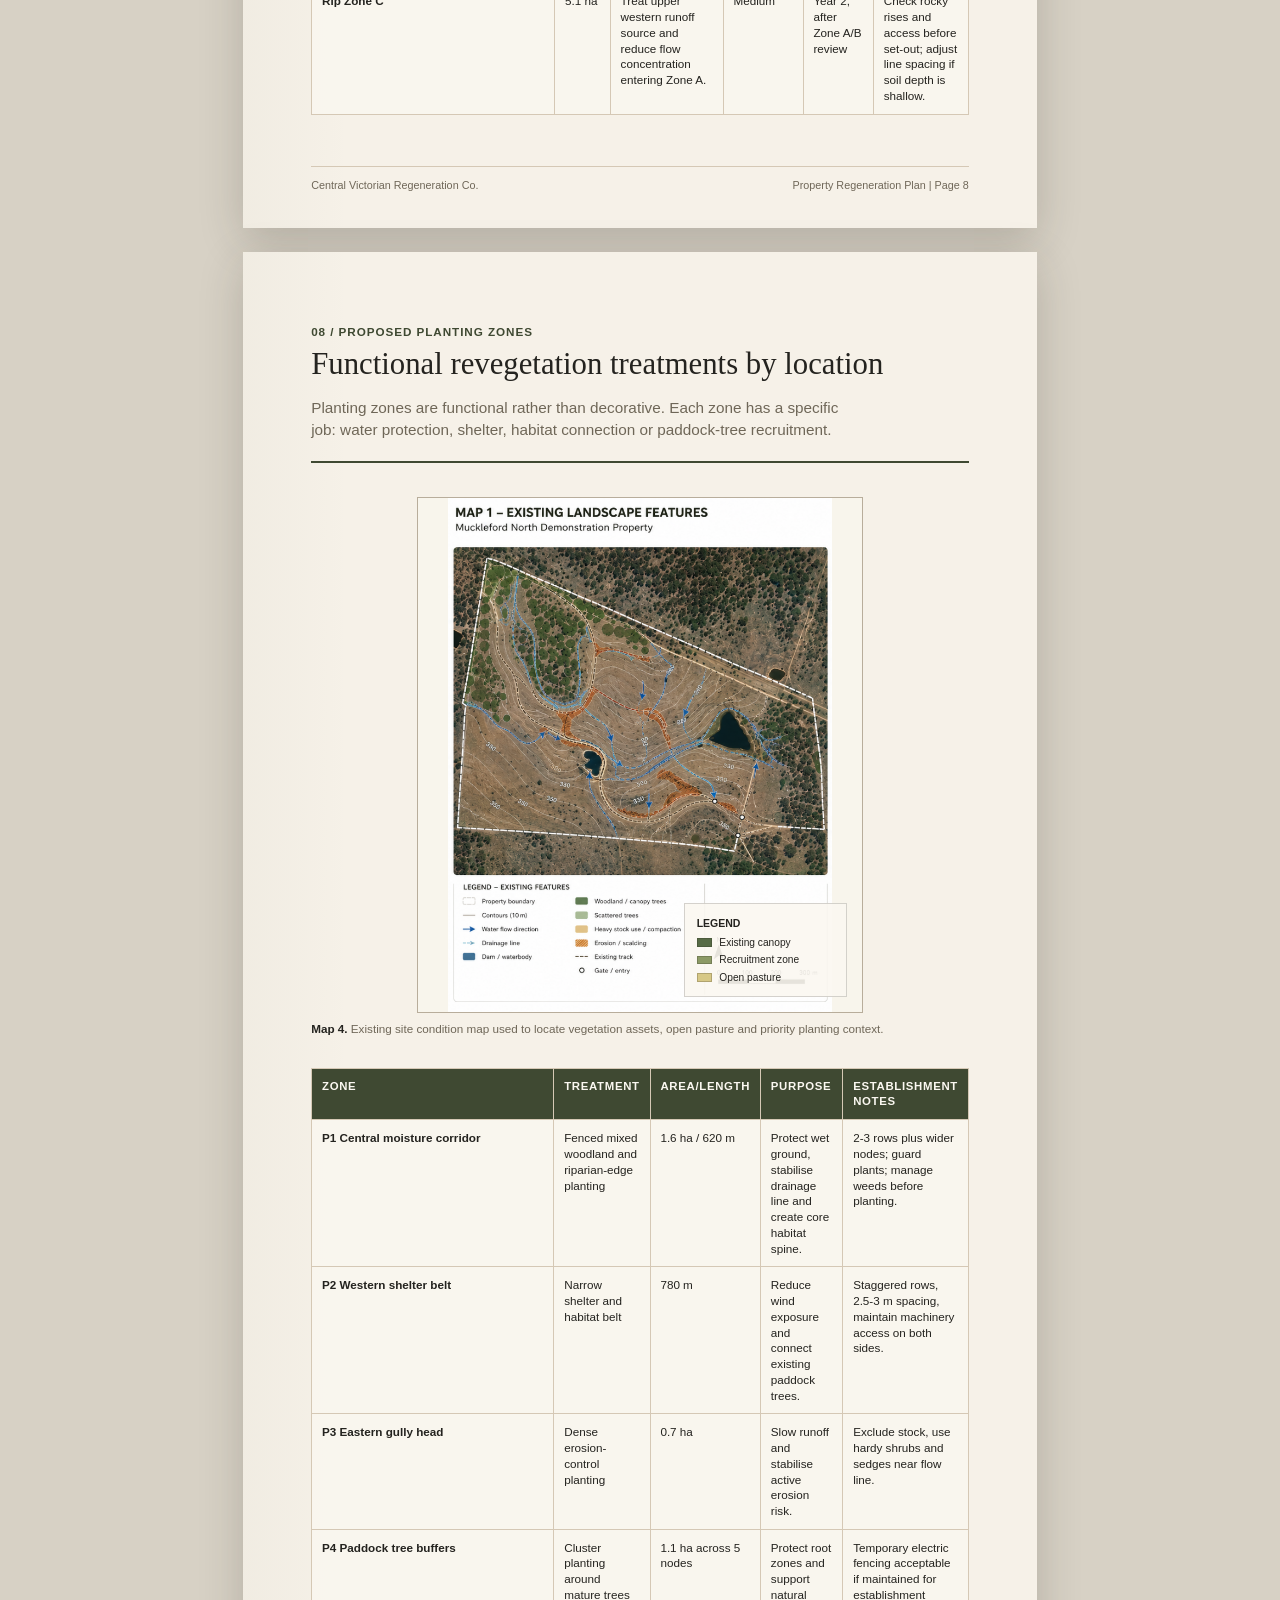
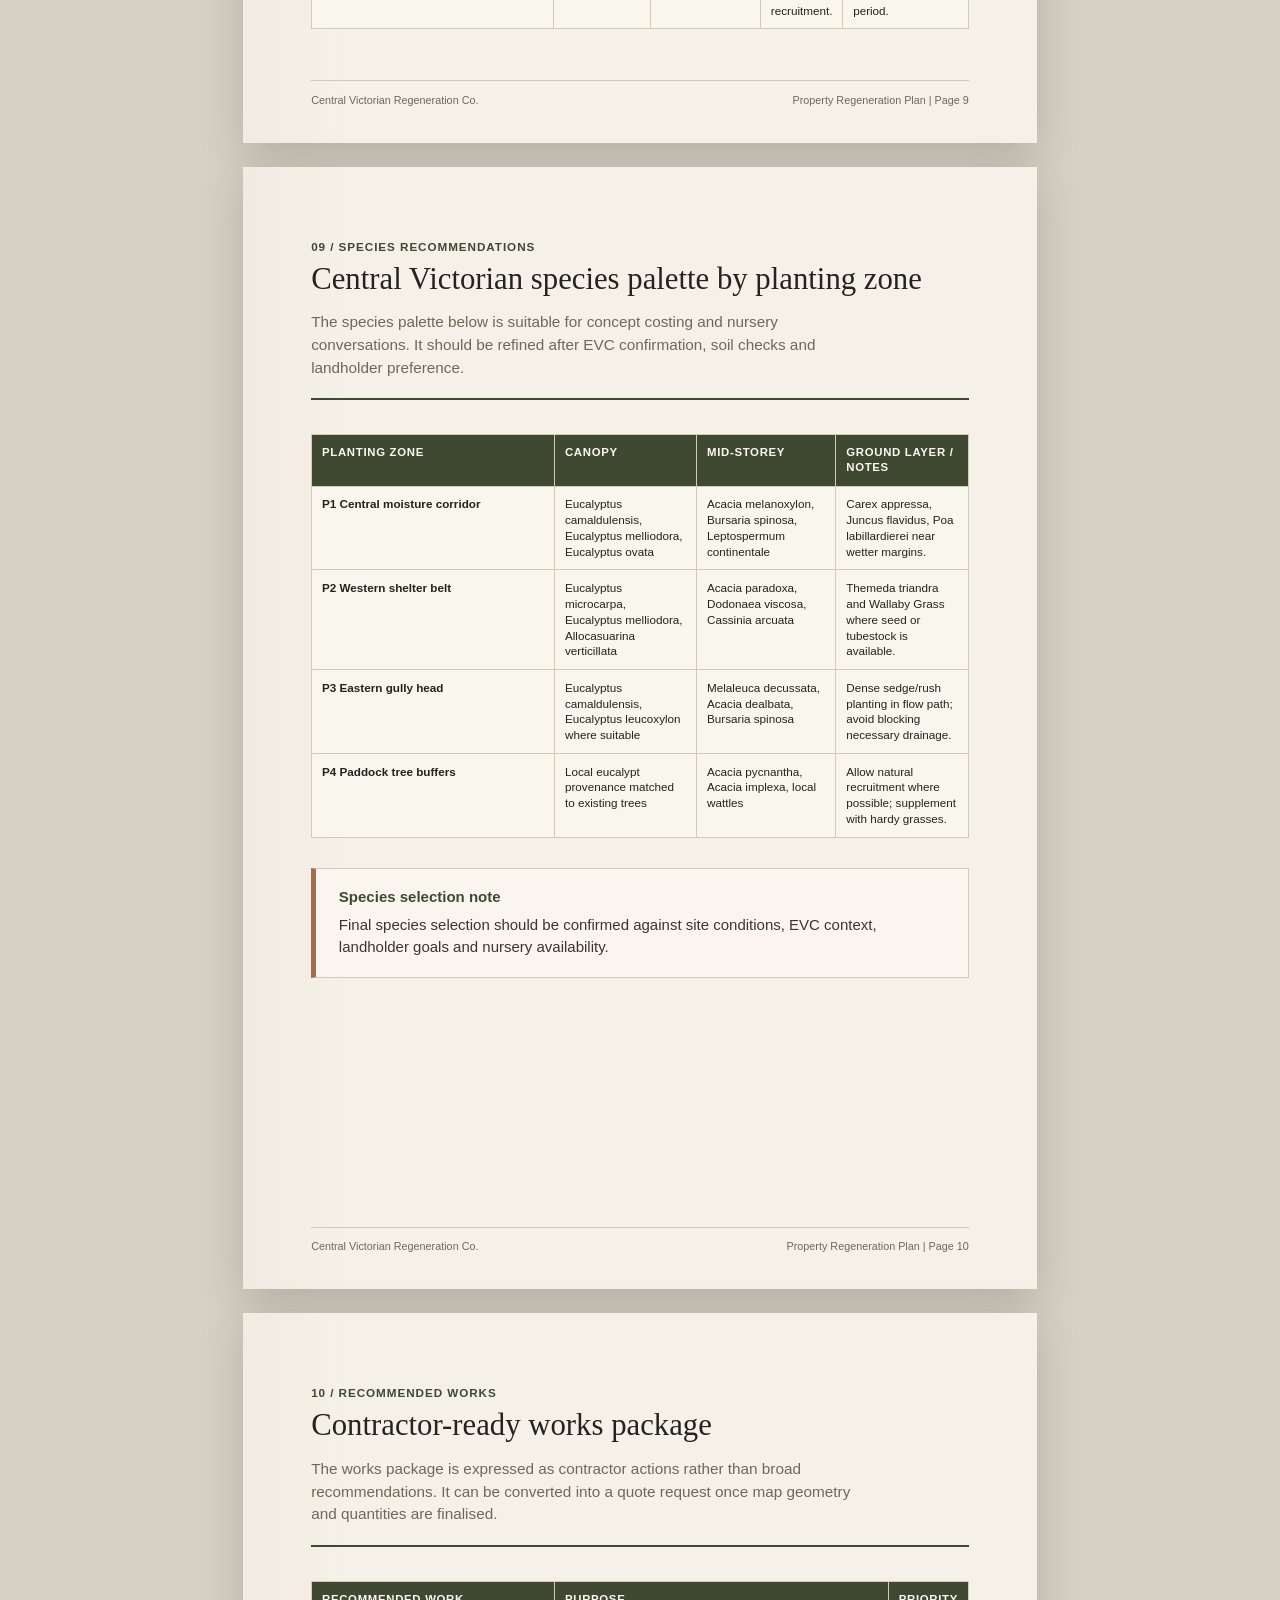
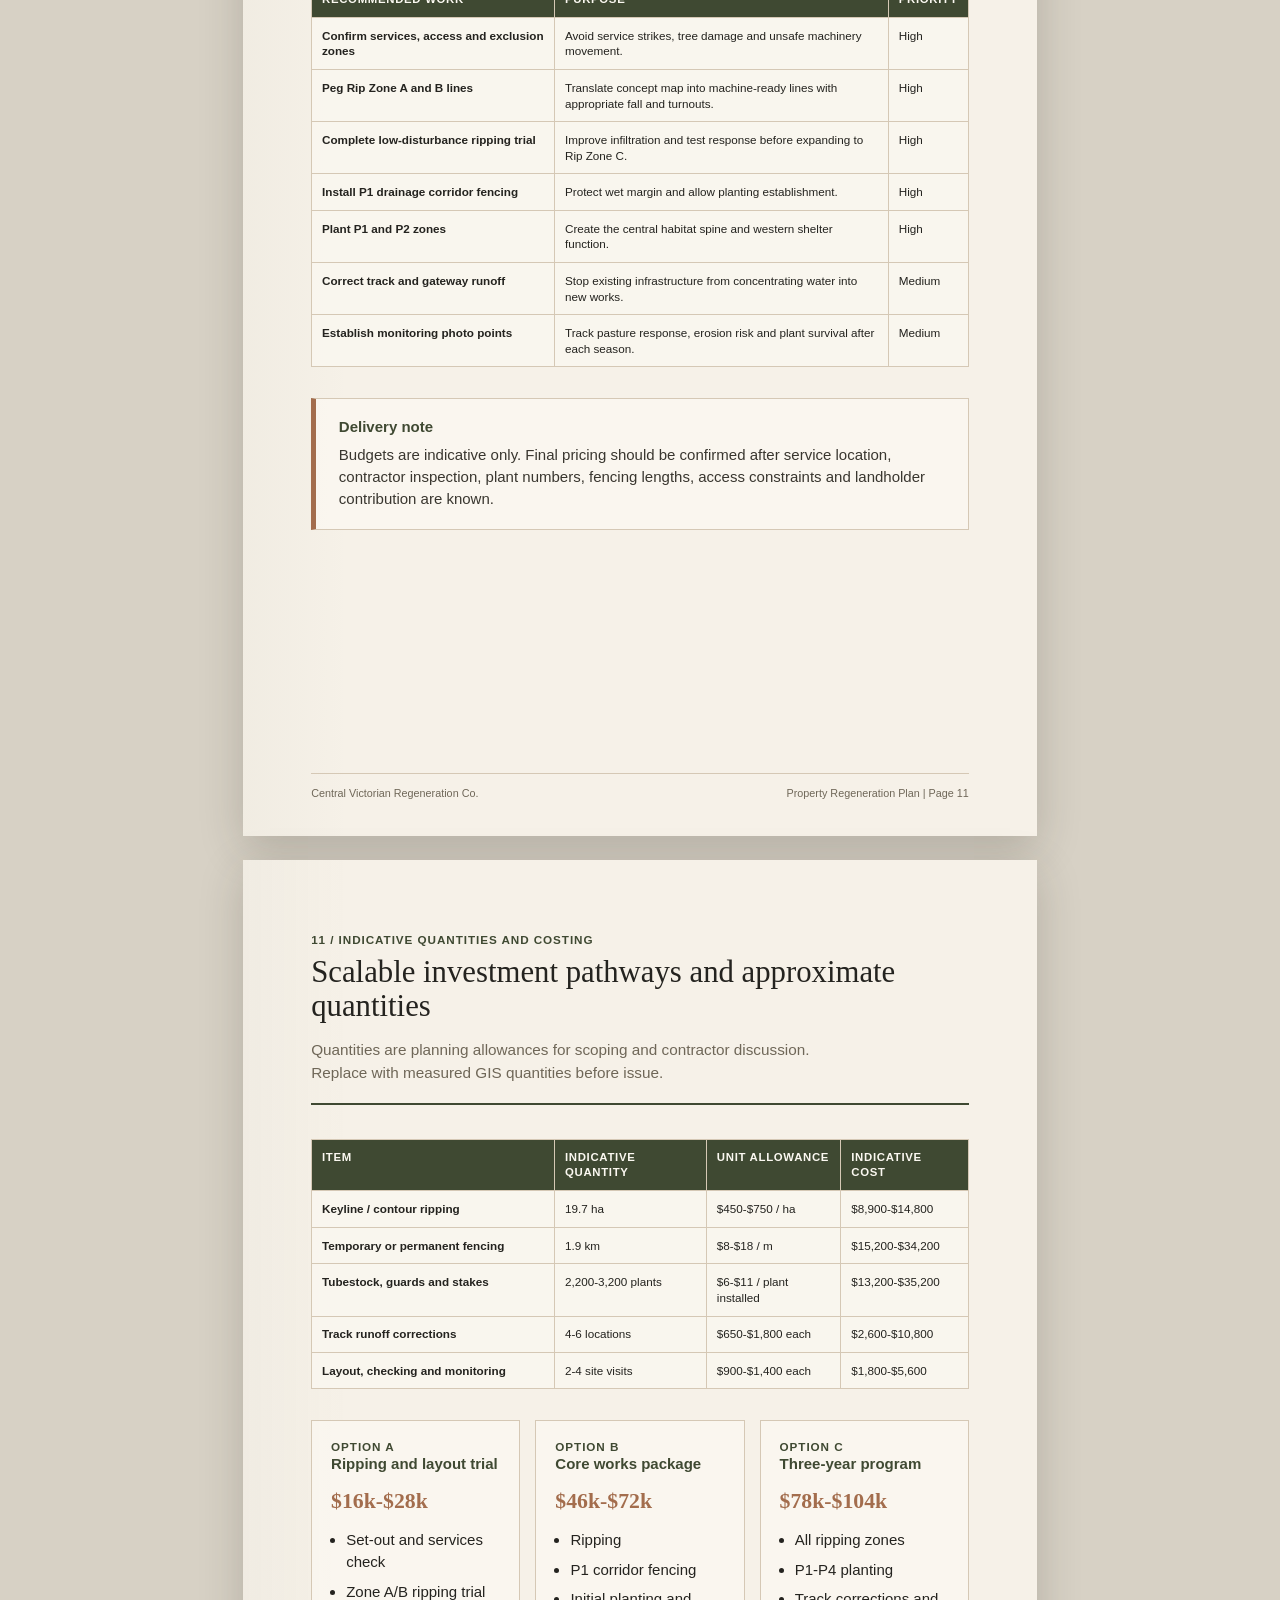
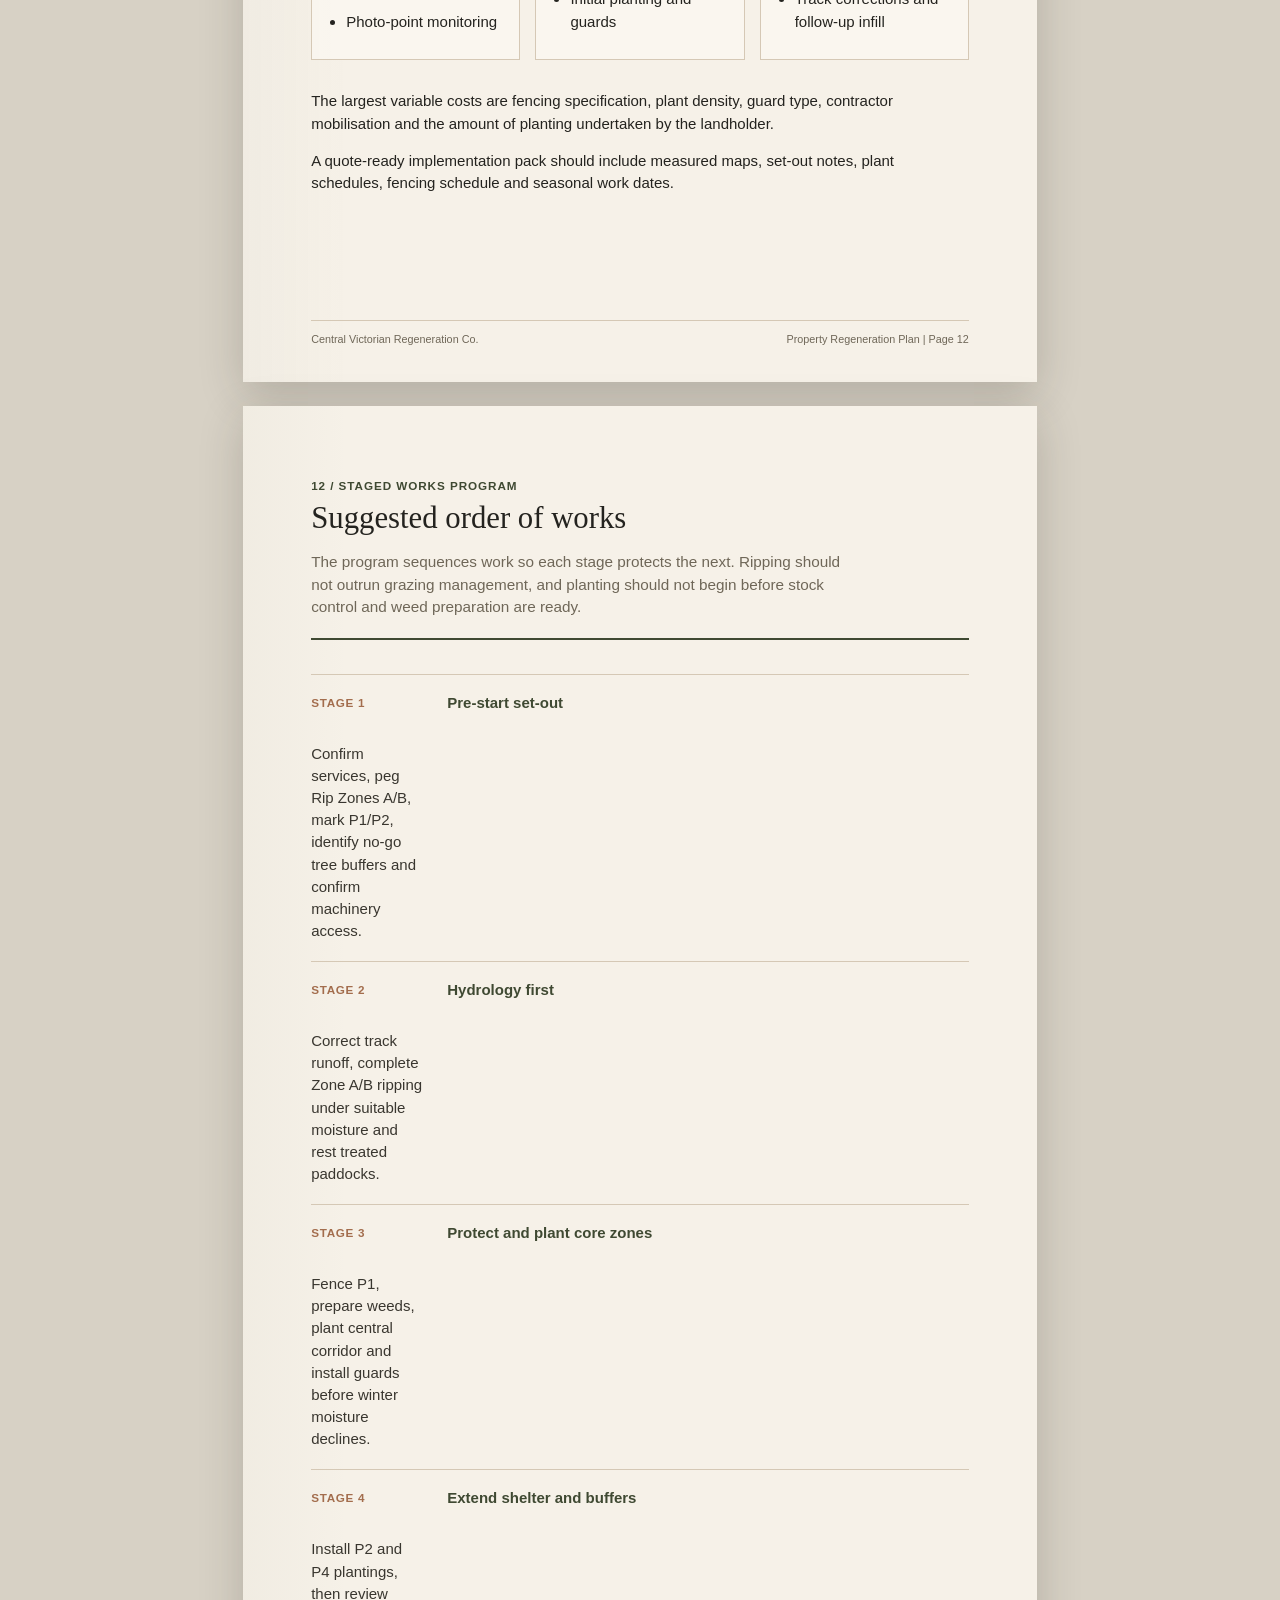
==== commit b5f0da42: "Add files via upload" ====
--- a/index.html
+++ b/index.html
@@ -3,190 +3,271 @@
   <head>
     <meta charset="utf-8">
     <meta name="viewport" content="width=device-width, initial-scale=1">
-    <title>Muckleford Land Regeneration</title>
-    <meta
-      name="description"
-      content="Tree planting, contour ripping, revegetation, erosion repair, and practical property regeneration across Muckleford and surrounding Central Victoria."
-    >
+    <title>Landscape Regeneration Assessment</title>
     <link rel="stylesheet" href="styles.css">
   </head>
   <body>
-    <header class="site-header" aria-label="Main navigation">
-      <a class="brand" href="#top">
-        <span class="brand-mark" aria-hidden="true"></span>
-        <span>Muckleford Land Regeneration</span>
-      </a>
-      <nav>
-        <a href="#services">Services</a>
-        <a href="#process">Process</a>
-        <a href="#projects">Projects</a>
-        <a href="#contact">Contact</a>
-      </nav>
-    </header>
-
-    <main id="top">
-      <section class="hero section-theme" data-theme="charcoal">
-        <img
-          class="hero-image"
-          src="assets/hero-landscape.png"
-          alt="Dry Central Victorian paddock with contour ripping and revegetation rows."
-        >
-        <div class="hero-scrim"></div>
-        <div class="contour contour-hero" aria-hidden="true"></div>
-        <div class="hero-content reveal">
-          <p class="kicker">Muckleford and Central Victoria</p>
-          <h1>Land regeneration for dry Central Victorian landscapes</h1>
-          <p class="hero-subtext">
-            Tree planting, contour ripping, revegetation, erosion repair, and practical property regeneration across Muckleford and surrounding Central Victoria.
-          </p>
-          <div class="button-row">
-            <a class="button button-primary" href="#contact">Discuss your property</a>
-            <a class="button button-secondary" href="#services">View services</a>
-          </div>
-        </div>
-      </section>
-
-      <section class="intro section section-theme" data-theme="offwhite">
-        <div class="intro-grid">
-          <div class="eyebrow-block reveal">
-            <p class="kicker">Reading the land first</p>
-            <h2>Practical work starts with how the site behaves.</h2>
-          </div>
-          <div class="intro-copy reveal">
-            <p>
-              Before any works begin, the land is read as a whole system: slope, soil, water movement, compaction, existing vegetation, exposure, grazing pressure, and landholder goals.
-            </p>
-            <p>
-              The aim is to match the work to the place, so planting, ripping, drainage repair, and follow-up are grounded in what will actually establish in a dry Central Victorian landscape.
-            </p>
-          </div>
-        </div>
-      </section>
-
-      <section id="services" class="section services section-theme" data-theme="straw">
-        <div class="section-heading reveal">
-          <p class="kicker">Services</p>
-          <h2>Regeneration work for working blocks, lifestyle properties, and degraded paddocks.</h2>
-        </div>
-        <div class="service-grid">
-          <article class="service-card reveal">
-            <span class="service-number">01</span>
-            <h3>Tree planting and revegetation</h3>
-            <p>Species selection, layout, guards, establishment timing, and practical revegetation for exposed dryland sites.</p>
-          </article>
-          <article class="service-card reveal">
-            <span class="service-number">02</span>
-            <h3>Deep ripping on contour</h3>
-            <p>Contour-aligned ripping to slow runoff, open compacted ground, and support planting where the site allows.</p>
-          </article>
-          <article class="service-card reveal">
-            <span class="service-number">03</span>
-            <h3>Erosion and water flow repair</h3>
-            <p>Small-scale interventions to spread flow, stabilise vulnerable areas, and reduce further soil loss.</p>
-          </article>
-          <article class="service-card reveal">
-            <span class="service-number">04</span>
-            <h3>Property regeneration planning</h3>
-            <p>Clear priorities for staged works, access, grazing pressure, water movement, and long-term property goals.</p>
-          </article>
-          <article class="service-card service-card-wide reveal">
-            <span class="service-number">05</span>
-            <h3>Establishment and follow-up</h3>
-            <p>Checking survival, guards, weeds, browsing pressure, moisture, and the next practical step after initial works.</p>
-          </article>
-        </div>
-      </section>
-
-      <section id="process" class="process section section-theme" data-theme="clay">
-        <div class="contour contour-process" aria-hidden="true"></div>
-        <div class="section-heading reveal">
-          <p class="kicker">Process</p>
-          <h2>A simple sequence that keeps the work tied to the site.</h2>
-        </div>
-        <div class="process-list">
-          <article class="process-step reveal">
-            <span>1</span>
-            <div>
-              <h3>Site walk</h3>
-              <p>Walk the property, read slope and water movement, and identify practical constraints.</p>
-            </div>
-          </article>
-          <article class="process-step reveal">
-            <span>2</span>
-            <div>
-              <h3>Practical plan</h3>
-              <p>Set priorities, staging, species, access, timing, and follow-up requirements.</p>
-            </div>
-          </article>
-          <article class="process-step reveal">
-            <span>3</span>
-            <div>
-              <h3>Implementation</h3>
-              <p>Carry out the agreed work with attention to soil condition, weather, and establishment needs.</p>
-            </div>
-          </article>
-          <article class="process-step reveal">
-            <span>4</span>
-            <div>
-              <h3>Establishment review</h3>
-              <p>Review survival, erosion response, water behaviour, and what needs adjusting next.</p>
-            </div>
-          </article>
-        </div>
-      </section>
-
-      <section id="projects" class="projects section section-theme" data-theme="grey">
-        <div class="section-heading reveal">
-          <p class="kicker">Projects preview</p>
-          <h2>Before, during, and after views of practical regeneration work.</h2>
-        </div>
-        <div class="project-grid">
-          <article class="project-card reveal">
-            <img src="assets/project-before.png" alt="Eroded dry paddock area before repair.">
-            <div>
-              <p class="project-stage">Before</p>
-              <h3>Exposed flow line</h3>
-              <p>Reading where water concentrates, where soil is leaving, and what can be stabilised first.</p>
-            </div>
-          </article>
-          <article class="project-card reveal">
-            <img src="assets/project-during.png" alt="Contour rip lines and young tree guards during regeneration work.">
-            <div>
-              <p class="project-stage">During</p>
-              <h3>Contour preparation</h3>
-              <p>Ripping, placement, and planting layout shaped by slope, access, and dryland establishment.</p>
-            </div>
-          </article>
-          <article class="project-card reveal">
-            <img src="assets/project-after.png" alt="Young native revegetation establishing after regeneration works.">
-            <div>
-              <p class="project-stage">After</p>
-              <h3>Establishment check</h3>
-              <p>Following up survival, browsing pressure, weeds, and whether water is moving more gently.</p>
-            </div>
-          </article>
-        </div>
-      </section>
-
-      <section id="contact" class="contact section section-theme" data-theme="olive">
-        <div class="contact-panel reveal">
-          <div>
-            <p class="kicker">Contact</p>
-            <h2>Tell us about your property.</h2>
-          </div>
-          <p>
-            Tell us about your property, what you are hoping to improve, and where you are located. Photos, maps, or a short description are useful.
-          </p>
-          <a class="button button-primary" href="mailto:hello@example.com?subject=Property%20regeneration%20enquiry">Discuss your property</a>
-        </div>
-      </section>
-    </main>
-
-    <footer class="site-footer">
-      <p>Muckleford Land Regeneration</p>
-      <p>Practical land repair and revegetation across Muckleford and surrounding Central Victoria.</p>
-    </footer>
-
-    <script src="script.js"></script>
+    <main id="report" class="report" aria-label="Landscape Regeneration Assessment report"></main>
+    <script src="report-data.js"></script>
+    <script>
+      const data = window.reportData;
+      const report = document.getElementById("report");
+
+      const el = (tag, className, text) => {
+        const node = document.createElement(tag);
+        if (className) node.className = className;
+        if (text !== undefined) node.textContent = text;
+        return node;
+      };
+
+      const page = (className = "") => {
+        const section = el("section", `page ${className}`.trim());
+        report.append(section);
+        return section;
+      };
+
+      const header = (parent, kicker, title, intro) => {
+        const block = el("header", "section-header");
+        block.append(el("p", "kicker", kicker));
+        block.append(el("h2", "", title));
+        if (intro) block.append(el("p", "section-intro", intro));
+        parent.append(block);
+      };
+
+      const footer = (parent) => {
+        const f = el("footer", "page-footer");
+        f.append(el("span", "", data.business.name));
+        const pageNumber = Array.from(report.children).indexOf(parent) + 1;
+        f.append(el("span", "", `${data.report.footerText} | Page ${pageNumber}`));
+        parent.append(f);
+      };
+
+      const paragraphList = (items) => {
+        const div = el("div", "prose");
+        items.forEach((item) => div.append(el("p", "", item)));
+        return div;
+      };
+
+      const statGrid = (items) => {
+        const grid = el("div", "stat-grid");
+        items.forEach((item) => {
+          const card = el("article", "stat-card");
+          card.append(el("span", "stat-label", item.label));
+          card.append(el("strong", "", item.value));
+          if (item.note) card.append(el("small", "", item.note));
+          grid.append(card);
+        });
+        return grid;
+      };
+
+      const callout = (title, body) => {
+        const box = el("aside", "callout");
+        box.append(el("h3", "", title));
+        box.append(el("p", "", body));
+        return box;
+      };
+
+      const mapPanel = (map) => {
+        const figure = el("figure", `map-panel ${map.size || ""}`.trim());
+        const wrap = el("div", "map-image-wrap");
+        const img = el("img", "map-image");
+        img.src = map.src;
+        img.alt = map.alt;
+        wrap.append(img);
+
+        const legend = el("div", "map-legend");
+        legend.append(el("strong", "", "Legend"));
+        map.legend.forEach((item) => {
+          const row = el("span", "legend-item");
+          const swatch = el("i", "");
+          swatch.style.background = item.color;
+          row.append(swatch, document.createTextNode(item.label));
+          legend.append(row);
+        });
+
+        wrap.append(legend);
+        figure.append(wrap);
+        const caption = el("figcaption", "");
+        caption.append(el("strong", "", map.title));
+        caption.append(document.createTextNode(` ${map.caption}`));
+        figure.append(caption);
+        return figure;
+      };
+
+      const twoColumnList = (items) => {
+        const grid = el("div", "two-column-list");
+        items.forEach((item) => {
+          const block = el("article", "");
+          block.append(el("h3", "", item.title));
+          block.append(el("p", "", item.body));
+          grid.append(block);
+        });
+        return grid;
+      };
+
+      const worksTable = (rows) => {
+        return dataTable(["Recommended work", "Purpose", "Priority"], rows, ["work", "purpose", "priority"]);
+      };
+
+      const dataTable = (headers, rows, keys) => {
+        const table = el("table", "report-table compact-table");
+        const thead = el("thead");
+        const headRow = el("tr");
+        headers.forEach((h) => headRow.append(el("th", "", h)));
+        thead.append(headRow);
+        table.append(thead);
+        const tbody = el("tbody");
+        rows.forEach((row) => {
+          const tr = el("tr");
+          keys.forEach((key) => tr.append(el("td", "", row[key])));
+          tbody.append(tr);
+        });
+        table.append(tbody);
+        return table;
+      };
+
+      const photoGrid = (items) => {
+        const grid = el("div", "photo-grid");
+        items.forEach((item) => {
+          const card = el("article", "photo-card");
+          const img = el("img", "");
+          img.src = item.src;
+          img.alt = item.alt;
+          card.append(img);
+          card.append(el("h3", "", item.title));
+          ["observed", "interpretation", "response"].forEach((key) => {
+            const row = el("p", "");
+            row.append(el("strong", "", `${item.labels[key]} `));
+            row.append(document.createTextNode(item[key]));
+            card.append(row);
+          });
+          grid.append(card);
+        });
+        return grid;
+      };
+
+      const budgetOptions = (items) => {
+        const grid = el("div", "budget-grid");
+        items.forEach((item) => {
+          const card = el("article", "budget-card");
+          card.append(el("p", "budget-tier", item.tier));
+          card.append(el("h3", "", item.title));
+          card.append(el("strong", "budget-total", item.range));
+          const ul = el("ul", "");
+          item.includes.forEach((include) => ul.append(el("li", "", include)));
+          card.append(ul);
+          grid.append(card);
+        });
+        return grid;
+      };
+
+      const cover = page("cover");
+      const coverTop = el("div", "cover-top");
+      coverTop.append(el("p", "business-positioning", data.business.positioning));
+      coverTop.append(el("p", "report-type", data.report.type));
+      cover.append(coverTop);
+      const coverTitle = el("div", "cover-title");
+      coverTitle.append(el("h1", "", data.report.title));
+      coverTitle.append(el("p", "property-name", data.property.name));
+      coverTitle.append(el("p", "property-location", `${data.property.location} | ${data.report.date}`));
+      cover.append(coverTitle);
+      cover.append(mapPanel(data.maps.find((m) => m.id === "concept")));
+      const prepared = el("div", "prepared-for");
+      prepared.append(el("span", "", "Prepared for"));
+      prepared.append(el("strong", "", data.client.name));
+      prepared.append(el("span", "", data.business.name));
+      cover.append(prepared);
+
+      const summary = page();
+      header(summary, "01 / Executive summary", "Plan snapshot", data.sections.executiveSummary.intro);
+      summary.append(statGrid(data.sections.executiveSummary.stats));
+      summary.append(callout("Overall recommendation", data.sections.executiveSummary.recommendation));
+      summary.append(twoColumnList(data.sections.executiveSummary.findings));
+      footer(summary);
+
+      const overview = page();
+      header(overview, "02 / Property overview", "Site context and assessment basis", data.sections.propertyOverview.intro);
+      overview.append(mapPanel(data.maps.find((m) => m.id === "overview")));
+      overview.append(statGrid(data.sections.propertyOverview.stats));
+      overview.append(paragraphList(data.sections.propertyOverview.notes));
+      footer(overview);
+
+      const condition = page();
+      header(condition, "03 / Existing landscape condition", "Current function, constraints and observed pressures", data.sections.condition.intro);
+      condition.append(twoColumnList(data.sections.condition.items));
+      condition.append(callout("Condition rating", data.sections.condition.rating));
+      footer(condition);
+
+      const photos = page();
+      header(photos, "04 / Annotated site photos", "Observed condition, interpretation and practical response", data.sections.photos.intro);
+      photos.append(photoGrid(data.sections.photos.items));
+      footer(photos);
+
+      const vegetationCondition = page();
+      header(vegetationCondition, "05 / Vegetation condition", "Observed structure and likely reference vegetation", data.sections.vegetationCondition.intro);
+      vegetationCondition.append(mapPanel(data.maps.find((m) => m.id === "vegetation")));
+      vegetationCondition.append(twoColumnList(data.sections.vegetationCondition.items));
+      vegetationCondition.append(callout("Likely EVC / reference vegetation", data.sections.vegetationCondition.evcNote));
+      footer(vegetationCondition);
+
+      const water = page();
+      header(water, "06 / Landform and water movement", "Reading the landscape before prescribing works", data.sections.water.intro);
+      const mapGrid = el("div", "map-grid");
+      mapGrid.append(mapPanel(data.maps.find((m) => m.id === "landform")));
+      mapGrid.append(mapPanel(data.maps.find((m) => m.id === "water")));
+      water.append(mapGrid);
+      water.append(twoColumnList(data.sections.water.items));
+      footer(water);
+
+      const ripping = page();
+      header(ripping, "07 / Proposed ripping zones", "Where to rip, why, when and at what approximate scale", data.sections.ripping.intro);
+      ripping.append(mapPanel(data.maps.find((m) => m.id === "concept")));
+      ripping.append(dataTable(["Zone", "Area", "Purpose", "Priority", "Timing", "Notes"], data.sections.ripping.rows, ["zone", "area", "purpose", "priority", "timing", "notes"]));
+      footer(ripping);
+
+      const planting = page();
+      header(planting, "08 / Proposed planting zones", "Functional revegetation treatments by location", data.sections.planting.intro);
+      planting.append(mapPanel(data.maps.find((m) => m.id === "vegetation")));
+      planting.append(dataTable(["Zone", "Treatment", "Area/length", "Purpose", "Establishment notes"], data.sections.planting.rows, ["zone", "treatment", "scale", "purpose", "notes"]));
+      footer(planting);
+
+      const species = page();
+      header(species, "09 / Species recommendations", "Central Victorian species palette by planting zone", data.sections.species.intro);
+      species.append(dataTable(["Planting zone", "Canopy", "Mid-storey", "Ground layer / notes"], data.sections.species.rows, ["zone", "canopy", "mid", "ground"]));
+      species.append(callout("Species selection note", data.sections.species.note));
+      footer(species);
+
+      const works = page();
+      header(works, "10 / Recommended works", "Contractor-ready works package", data.sections.works.intro);
+      works.append(worksTable(data.sections.works.rows));
+      works.append(callout("Delivery note", data.sections.works.note));
+      footer(works);
+
+      const budget = page();
+      header(budget, "11 / Indicative quantities and costing", "Scalable investment pathways and approximate quantities", data.sections.budget.intro);
+      budget.append(dataTable(["Item", "Indicative quantity", "Unit allowance", "Indicative cost"], data.sections.budget.quantities, ["item", "quantity", "unit", "cost"]));
+      budget.append(budgetOptions(data.sections.budget.options));
+      budget.append(paragraphList(data.sections.budget.notes));
+      footer(budget);
+
+      const staging = page();
+      header(staging, "12 / Staged works program", "Suggested order of works", data.sections.staging.intro);
+      const timeline = el("ol", "timeline");
+      data.sections.staging.steps.forEach((step) => {
+        const item = el("li", "");
+        item.append(el("span", "", step.phase));
+        item.append(el("h3", "", step.title));
+        item.append(el("p", "", step.body));
+        timeline.append(item);
+      });
+      staging.append(timeline);
+      footer(staging);
+
+      const next = page();
+      header(next, "13 / Next steps", "From plan to implementation", data.sections.nextSteps.intro);
+      next.append(twoColumnList(data.sections.nextSteps.items));
+      next.append(callout("Recommended immediate action", data.sections.nextSteps.action));
+      footer(next);
+    </script>
   </body>
 </html>
--- a/styles.css
+++ b/styles.css
@@ -1,570 +1,530 @@
 :root {
-  --offwhite: #f4efe4;
-  --straw: #d8bd7c;
-  --clay: #ad6942;
-  --ochre: #c28a4b;
-  --ironbark: #777369;
-  --olive: #686f4b;
-  --charcoal: #26251f;
-  --ink: #312f29;
-  --line: rgba(49, 47, 41, 0.18);
-  --paper: rgba(244, 239, 228, 0.86);
-  --shadow: 0 20px 60px rgba(38, 37, 31, 0.16);
+  --paper: #f6f1e8;
+  --paper-deep: #ede4d4;
+  --ink: #24231f;
+  --muted: #6f6758;
+  --line: #d5c8b5;
+  --olive: #5d6845;
+  --olive-dark: #3f4932;
+  --clay: #a36d4d;
+  --ochre: #bc9458;
+  --water: #507983;
+  --cream: #fbf8f1;
 }
 
 * {
   box-sizing: border-box;
+  -webkit-print-color-adjust: exact;
+  print-color-adjust: exact;
 }
 
 html {
-  scroll-behavior: smooth;
-}
-
-body {
-  margin: 0;
-  background: var(--offwhite);
+  background: #d7d1c5;
   color: var(--ink);
   font-family: "Segoe UI", "Helvetica Neue", Arial, sans-serif;
-  line-height: 1.55;
-  transition: background-color 700ms ease;
-}
-
-body.theme-charcoal {
-  background: #37342d;
-}
-
-body.theme-offwhite {
-  background: var(--offwhite);
-}
-
-body.theme-straw {
-  background: #efe2bd;
-}
-
-body.theme-clay {
-  background: #d8b07e;
-}
-
-body.theme-grey {
-  background: #d8d2c4;
-}
-
-body.theme-olive {
-  background: #bbc09e;
-}
-
-img {
+  font-size: 15px;
+  line-height: 1.48;
+}
+
+body {
+  margin: 0;
+}
+
+.report {
+  padding: 24px 0;
+}
+
+.page {
+  position: relative;
+  width: 210mm;
+  min-height: 297mm;
+  margin: 0 auto 24px;
+  padding: 19mm 18mm 22mm;
+  background:
+    linear-gradient(90deg, rgba(93, 104, 69, 0.035), transparent 28mm),
+    var(--paper);
+  box-shadow: 0 12px 42px rgba(39, 34, 27, 0.2);
+  overflow: hidden;
+  page-break-after: always;
+}
+
+.cover {
+  display: flex;
+  flex-direction: column;
+  gap: 14mm;
+  padding: 18mm;
+  background:
+    linear-gradient(180deg, rgba(63, 73, 50, 0.14), transparent 54%),
+    var(--paper);
+}
+
+.cover-top {
+  display: flex;
+  align-items: flex-start;
+  justify-content: space-between;
+  gap: 18mm;
+  border-bottom: 1px solid var(--line);
+  padding-bottom: 8mm;
+}
+
+.business-positioning,
+.report-type,
+.kicker,
+.budget-tier {
+  margin: 0;
+  color: var(--olive-dark);
+  font-size: 0.78rem;
+  font-weight: 700;
+  letter-spacing: 0.08em;
+  line-height: 1.35;
+  text-transform: uppercase;
+}
+
+.business-positioning {
+  max-width: 82mm;
+}
+
+.cover-title h1 {
+  max-width: 148mm;
+  margin: 0 0 8mm;
+  color: #1f211c;
+  font-family: Georgia, "Times New Roman", serif;
+  font-size: 3.05rem;
+  font-weight: 500;
+  line-height: 1.03;
+}
+
+.property-name {
+  margin: 0 0 2mm;
+  color: var(--olive-dark);
+  font-size: 1.25rem;
+  font-weight: 700;
+}
+
+.property-location {
+  margin: 0;
+  color: var(--muted);
+}
+
+.prepared-for {
+  display: grid;
+  grid-template-columns: 1fr 1.3fr 1fr;
+  gap: 6mm;
+  margin-top: auto;
+  border-top: 1px solid var(--line);
+  padding-top: 7mm;
+  color: var(--muted);
+}
+
+.prepared-for strong {
+  color: var(--ink);
+  font-size: 1rem;
+}
+
+.section-header {
+  margin-bottom: 9mm;
+  border-bottom: 2px solid var(--olive-dark);
+  padding-bottom: 5mm;
+}
+
+.section-header h2 {
+  margin: 2mm 0 0;
+  font-family: Georgia, "Times New Roman", serif;
+  font-size: 2.05rem;
+  font-weight: 500;
+  line-height: 1.12;
+}
+
+.section-intro {
+  max-width: 145mm;
+  margin: 4mm 0 0;
+  color: var(--muted);
+  font-size: 1.02rem;
+}
+
+.prose p {
+  margin: 0 0 4mm;
+  max-width: 158mm;
+}
+
+.stat-grid {
+  display: grid;
+  grid-template-columns: repeat(4, 1fr);
+  gap: 4mm;
+  margin: 0 0 8mm;
+}
+
+.stat-card,
+.callout,
+.two-column-list article,
+.budget-card,
+.photo-card {
+  border: 1px solid var(--line);
+  background: rgba(251, 248, 241, 0.78);
+  break-inside: avoid;
+  page-break-inside: avoid;
+}
+
+.stat-card {
+  min-height: 28mm;
+  padding: 4mm;
+}
+
+.stat-label,
+.stat-card small {
+  display: block;
+  color: var(--muted);
+  font-size: 0.72rem;
+  line-height: 1.35;
+}
+
+.stat-card strong {
+  display: block;
+  margin: 2mm 0 1mm;
+  color: var(--olive-dark);
+  font-family: Georgia, "Times New Roman", serif;
+  font-size: 1.35rem;
+  font-weight: 600;
+  line-height: 1.08;
+}
+
+.callout {
+  margin: 0 0 8mm;
+  border-left: 5px solid var(--clay);
+  padding: 5mm 6mm;
+}
+
+.callout h3,
+.two-column-list h3,
+.budget-card h3,
+.timeline h3,
+.photo-card h3 {
+  margin: 0 0 2mm;
+  color: var(--olive-dark);
+  font-size: 1rem;
+  line-height: 1.25;
+}
+
+.callout p,
+.two-column-list p,
+.timeline p {
+  margin: 0;
+  color: #39362f;
+}
+
+.two-column-list {
+  display: grid;
+  grid-template-columns: 1fr 1fr;
+  gap: 4mm;
+  margin-bottom: 8mm;
+}
+
+.two-column-list article {
+  min-height: 34mm;
+  padding: 5mm;
+}
+
+.photo-grid {
+  display: grid;
+  grid-template-columns: repeat(3, 1fr);
+  gap: 4mm;
+  margin-bottom: 8mm;
+}
+
+.photo-card {
+  padding: 3.5mm;
+}
+
+.photo-card img {
   display: block;
   width: 100%;
-}
-
-a {
-  color: inherit;
-}
-
-.site-header {
-  position: fixed;
-  top: 0;
-  left: 0;
-  z-index: 20;
+  height: 58mm;
+  margin-bottom: 3mm;
+  border: 1px solid #b8ad9b;
+  object-fit: cover;
+}
+
+.photo-card p {
+  margin: 0 0 2mm;
+  color: #39362f;
+  font-size: 0.78rem;
+  line-height: 1.38;
+}
+
+.photo-card strong {
+  color: var(--olive-dark);
+}
+
+.map-panel {
+  margin: 0 0 8mm;
+  break-inside: avoid;
+  page-break-inside: avoid;
+}
+
+.cover .map-panel {
+  margin: 0;
+}
+
+.map-image-wrap {
+  position: relative;
+  border: 1px solid #b8ad9b;
+  background: #d8d0c0;
+}
+
+.map-image {
+  display: block;
+  width: 100%;
+  height: 118mm;
+  object-fit: cover;
+}
+
+.portrait-map .map-image-wrap {
+  max-width: 118mm;
+  margin-right: auto;
+  margin-left: auto;
+  background: #f8f5ec;
+}
+
+.portrait-map .map-image {
+  height: 136mm;
+  object-fit: contain;
+}
+
+.cover .map-image {
+  height: 118mm;
+}
+
+.cover .portrait-map .map-image-wrap {
+  max-width: 104mm;
+}
+
+.cover .portrait-map .map-image {
+  height: 118mm;
+}
+
+.map-grid {
+  display: grid;
+  grid-template-columns: 1fr 1fr;
+  gap: 5mm;
+}
+
+.map-grid .map-image {
+  height: 91mm;
+}
+
+.map-legend {
+  position: absolute;
+  right: 4mm;
+  bottom: 4mm;
+  min-width: 43mm;
+  border: 1px solid rgba(36, 35, 31, 0.18);
+  background: rgba(251, 248, 241, 0.9);
+  padding: 3mm;
+  color: var(--ink);
+  font-size: 0.68rem;
+  line-height: 1.35;
+}
+
+.map-legend strong {
+  display: block;
+  margin-bottom: 1.5mm;
+  font-size: 0.7rem;
+  text-transform: uppercase;
+}
+
+.legend-item {
   display: flex;
   align-items: center;
-  justify-content: space-between;
+  gap: 2mm;
+  margin-top: 1mm;
+}
+
+.legend-item i {
+  display: inline-block;
+  flex: 0 0 4mm;
+  width: 4mm;
+  height: 2.3mm;
+  border: 1px solid rgba(36, 35, 31, 0.22);
+}
+
+figcaption {
+  margin-top: 2mm;
+  color: var(--muted);
+  font-size: 0.78rem;
+}
+
+figcaption strong {
+  color: var(--ink);
+}
+
+.report-table {
   width: 100%;
-  padding: 18px clamp(18px, 4vw, 56px);
-  color: var(--offwhite);
-  background: linear-gradient(to bottom, rgba(38, 37, 31, 0.74), rgba(38, 37, 31, 0));
-}
-
-.brand,
-nav {
-  display: flex;
-  align-items: center;
-  gap: 14px;
-}
-
-.brand {
+  border-collapse: collapse;
+  margin-bottom: 8mm;
+  background: rgba(251, 248, 241, 0.72);
+  font-size: 0.9rem;
+  break-inside: avoid;
+  page-break-inside: avoid;
+}
+
+.report-table th,
+.report-table td {
+  border: 1px solid var(--line);
+  padding: 3.2mm;
+  text-align: left;
+  vertical-align: top;
+}
+
+.report-table th {
+  background: var(--olive-dark);
+  color: var(--cream);
+  font-size: 0.76rem;
+  letter-spacing: 0.06em;
+  text-transform: uppercase;
+}
+
+.report-table td:first-child {
+  width: 37%;
   font-weight: 700;
-  text-decoration: none;
-  letter-spacing: 0;
-}
-
-.brand-mark {
-  width: 36px;
-  height: 18px;
-  border-top: 2px solid var(--straw);
-  border-bottom: 2px solid var(--clay);
-  transform: skewX(-12deg);
-}
-
-nav {
-  gap: clamp(12px, 2vw, 28px);
-  font-size: 0.94rem;
-}
-
-nav a {
-  text-decoration: none;
-  opacity: 0.9;
-}
-
-nav a:hover {
-  opacity: 1;
-}
-
-.hero {
+}
+
+.compact-table {
+  font-size: 0.78rem;
+  line-height: 1.35;
+}
+
+.compact-table th,
+.compact-table td {
+  padding: 2.6mm;
+}
+
+.budget-grid {
+  display: grid;
+  grid-template-columns: repeat(3, 1fr);
+  gap: 4mm;
+  margin-bottom: 8mm;
+}
+
+.budget-card {
+  padding: 5mm;
+}
+
+.budget-total {
+  display: block;
+  margin: 3mm 0;
+  color: var(--clay);
+  font-family: Georgia, "Times New Roman", serif;
+  font-size: 1.45rem;
+  font-weight: 600;
+}
+
+.budget-card ul {
+  margin: 0;
+  padding-left: 4mm;
+}
+
+.budget-card li {
+  margin-bottom: 2mm;
+}
+
+.timeline {
   position: relative;
-  min-height: 92vh;
-  display: grid;
-  align-items: end;
-  overflow: hidden;
-  padding: 140px clamp(18px, 6vw, 76px) 76px;
-  color: var(--offwhite);
-}
-
-.hero-image,
-.hero-scrim {
-  position: absolute;
-  inset: 0;
-  height: 100%;
-}
-
-.hero-image {
-  object-fit: cover;
-}
-
-.hero-scrim {
-  background:
-    linear-gradient(90deg, rgba(38, 37, 31, 0.84) 0%, rgba(38, 37, 31, 0.56) 45%, rgba(38, 37, 31, 0.16) 100%),
-    linear-gradient(0deg, rgba(38, 37, 31, 0.56) 0%, rgba(38, 37, 31, 0) 48%);
-}
-
-.hero-content {
-  position: relative;
-  z-index: 2;
-  max-width: 850px;
-}
-
-.kicker {
-  margin: 0 0 14px;
+  display: grid;
+  gap: 5mm;
+  margin: 0;
+  padding: 0;
+  list-style: none;
+}
+
+.timeline li {
+  display: grid;
+  grid-template-columns: 30mm 1fr;
+  gap: 6mm;
+  border-top: 1px solid var(--line);
+  padding-top: 5mm;
+}
+
+.timeline span {
   color: var(--clay);
   font-size: 0.78rem;
-  font-weight: 800;
-  letter-spacing: 0.08em;
+  font-weight: 700;
+  letter-spacing: 0.06em;
   text-transform: uppercase;
 }
 
-.hero .kicker,
-.contact .kicker {
-  color: var(--straw);
-}
-
-h1,
-h2,
-h3,
-p {
-  margin-top: 0;
-}
-
-h1,
-h2,
-h3 {
-  line-height: 1.05;
-  letter-spacing: 0;
-}
-
-h1 {
-  max-width: 790px;
-  margin-bottom: 24px;
-  font-family: Georgia, "Times New Roman", serif;
-  font-size: clamp(3rem, 8vw, 6.9rem);
-  font-weight: 500;
-}
-
-h2 {
-  max-width: 920px;
-  font-family: Georgia, "Times New Roman", serif;
-  font-size: clamp(2rem, 4.2vw, 4.3rem);
-  font-weight: 500;
-}
-
-h3 {
-  font-size: clamp(1.18rem, 2vw, 1.55rem);
-}
-
-.hero-subtext {
-  max-width: 720px;
-  margin-bottom: 34px;
-  color: rgba(244, 239, 228, 0.9);
-  font-size: clamp(1.08rem, 2vw, 1.36rem);
-}
-
-.button-row {
-  display: flex;
-  flex-wrap: wrap;
-  gap: 12px;
-}
-
-.button {
-  display: inline-flex;
-  align-items: center;
-  justify-content: center;
-  min-height: 48px;
-  padding: 13px 20px;
-  border: 1px solid currentColor;
-  border-radius: 4px;
-  font-weight: 750;
-  text-decoration: none;
-}
-
-.button-primary {
-  color: var(--charcoal);
-  background: var(--straw);
-  border-color: var(--straw);
-}
-
-.button-secondary {
-  color: var(--offwhite);
-  background: rgba(244, 239, 228, 0.08);
-  border-color: rgba(244, 239, 228, 0.62);
-}
-
-.section {
-  position: relative;
-  overflow: hidden;
-  padding: clamp(74px, 9vw, 132px) clamp(18px, 6vw, 76px);
-}
-
-.intro {
-  background:
-    linear-gradient(135deg, rgba(173, 105, 66, 0.08), transparent 42%),
-    var(--offwhite);
-}
-
-.intro-grid {
-  display: grid;
-  grid-template-columns: minmax(240px, 0.8fr) minmax(300px, 1.2fr);
-  gap: clamp(34px, 7vw, 96px);
-  max-width: 1160px;
-  margin: 0 auto;
-}
-
-.intro-copy {
-  font-size: clamp(1.08rem, 1.8vw, 1.32rem);
-}
-
-.intro-copy p:last-child {
-  margin-bottom: 0;
-}
-
-.section-heading {
-  max-width: 1120px;
-  margin: 0 auto clamp(34px, 5vw, 58px);
-}
-
-.services {
-  background:
-    repeating-linear-gradient(172deg, rgba(38, 37, 31, 0.045) 0 1px, transparent 1px 34px),
-    #efe2bd;
-}
-
-.service-grid {
-  display: grid;
-  grid-template-columns: repeat(6, 1fr);
-  gap: 18px;
-  max-width: 1160px;
-  margin: 0 auto;
-}
-
-.service-card {
-  grid-column: span 2;
-  min-height: 260px;
-  padding: 28px;
-  border: 1px solid rgba(38, 37, 31, 0.2);
-  border-radius: 6px;
-  background: rgba(244, 239, 228, 0.56);
-}
-
-.service-card-wide {
-  grid-column: span 4;
-  min-height: 210px;
-  background: rgba(104, 111, 75, 0.16);
-}
-
-.service-number {
-  display: block;
-  margin-bottom: 46px;
-  color: var(--clay);
-  font-weight: 800;
-}
-
-.service-card p,
-.process-step p,
-.project-card p,
-.site-footer p {
-  color: rgba(49, 47, 41, 0.76);
-}
-
-.process {
-  color: var(--charcoal);
-  background:
-    linear-gradient(180deg, rgba(244, 239, 228, 0.46), rgba(244, 239, 228, 0.12)),
-    #d8b07e;
-}
-
-.process-list {
-  max-width: 1020px;
-  margin: 0 auto;
-  border-top: 1px solid rgba(38, 37, 31, 0.28);
-}
-
-.process-step {
-  display: grid;
-  grid-template-columns: 84px 1fr;
-  gap: clamp(18px, 4vw, 46px);
-  padding: 30px 0;
-  border-bottom: 1px solid rgba(38, 37, 31, 0.28);
-}
-
-.process-step span {
-  width: 54px;
-  height: 54px;
-  display: inline-grid;
-  place-items: center;
-  border: 1px solid rgba(38, 37, 31, 0.38);
-  border-radius: 50%;
-  color: var(--charcoal);
-  font-family: Georgia, "Times New Roman", serif;
-  font-size: 1.3rem;
-}
-
-.process-step h3 {
-  margin-bottom: 8px;
-}
-
-.process-step p {
-  max-width: 720px;
-  margin-bottom: 0;
-}
-
-.projects {
-  background:
-    linear-gradient(90deg, rgba(104, 111, 75, 0.1), transparent 58%),
-    #d8d2c4;
-}
-
-.project-grid {
-  display: grid;
-  grid-template-columns: repeat(3, minmax(0, 1fr));
-  gap: 20px;
-  max-width: 1220px;
-  margin: 0 auto;
-}
-
-.project-card {
-  overflow: hidden;
-  border-radius: 6px;
-  background: var(--offwhite);
-  box-shadow: var(--shadow);
-}
-
-.project-card img {
-  aspect-ratio: 4 / 3;
-  object-fit: cover;
-  filter: saturate(0.86) contrast(1.04);
-}
-
-.project-card div {
-  padding: 24px;
-}
-
-.project-stage {
-  margin-bottom: 10px;
-  color: var(--clay);
-  font-size: 0.78rem;
-  font-weight: 800;
-  letter-spacing: 0.08em;
-  text-transform: uppercase;
-}
-
-.contact {
-  color: var(--offwhite);
-  background:
-    radial-gradient(circle at 20% 10%, rgba(216, 189, 124, 0.18), transparent 34%),
-    linear-gradient(135deg, #686f4b, #34382c);
-}
-
-.contact-panel {
-  display: grid;
-  grid-template-columns: 1fr 1.1fr auto;
-  gap: clamp(22px, 4vw, 54px);
-  align-items: center;
-  max-width: 1180px;
-  margin: 0 auto;
-  padding: clamp(26px, 5vw, 54px);
-  border: 1px solid rgba(244, 239, 228, 0.22);
-  border-radius: 6px;
-  background: rgba(38, 37, 31, 0.28);
-}
-
-.contact-panel h2 {
-  margin-bottom: 0;
-}
-
-.contact-panel p {
-  margin-bottom: 0;
-  color: rgba(244, 239, 228, 0.86);
-  font-size: 1.1rem;
-}
-
-.site-footer {
+.page-footer {
+  position: absolute;
+  right: 18mm;
+  bottom: 9mm;
+  left: 18mm;
   display: flex;
   justify-content: space-between;
-  gap: 24px;
-  padding: 30px clamp(18px, 6vw, 76px);
-  background: var(--charcoal);
-  color: var(--offwhite);
-  font-size: 0.94rem;
-}
-
-.site-footer p {
-  margin: 0;
-  color: rgba(244, 239, 228, 0.72);
-}
-
-.contour {
-  position: absolute;
-  pointer-events: none;
-  opacity: 0;
-  transform: translateY(24px);
-  transition: opacity 1000ms ease, transform 1000ms ease;
-}
-
-.contour.is-visible {
-  opacity: 1;
-  transform: translateY(0);
-}
-
-.contour::before {
-  content: "";
-  position: absolute;
-  inset: 0;
-  background:
-    radial-gradient(ellipse at 20% 40%, transparent 0 24%, currentColor 24.4% 24.9%, transparent 25.3% 100%),
-    radial-gradient(ellipse at 62% 54%, transparent 0 29%, currentColor 29.3% 29.8%, transparent 30.2% 100%),
-    radial-gradient(ellipse at 44% 26%, transparent 0 36%, currentColor 36.2% 36.7%, transparent 37.1% 100%),
-    radial-gradient(ellipse at 75% 70%, transparent 0 42%, currentColor 42.2% 42.7%, transparent 43.1% 100%);
-}
-
-.contour-hero {
-  right: -90px;
-  bottom: 8vh;
-  width: 520px;
-  height: 320px;
-  color: rgba(216, 189, 124, 0.24);
-  z-index: 1;
-}
-
-.contour-process {
-  right: clamp(10px, 5vw, 80px);
-  top: 44px;
-  width: 420px;
-  height: 300px;
-  color: rgba(38, 37, 31, 0.12);
-}
-
-.reveal {
-  opacity: 0;
-  transform: translateY(22px);
-  transition: opacity 700ms ease, transform 700ms ease;
-}
-
-.reveal.is-visible {
-  opacity: 1;
-  transform: translateY(0);
-}
-
-@media (max-width: 900px) {
-  .site-header {
-    position: absolute;
-    align-items: flex-start;
-  }
-
-  nav {
-    display: none;
-  }
-
-  .hero {
-    min-height: 88vh;
-    padding-top: 116px;
-  }
-
-  .intro-grid,
-  .contact-panel {
+  border-top: 1px solid var(--line);
+  padding-top: 3mm;
+  color: var(--muted);
+  font-size: 0.72rem;
+}
+
+@media print {
+  @page {
+    size: A4;
+    margin: 0;
+  }
+
+  html,
+  body {
+    width: 210mm;
+    background: var(--paper);
+  }
+
+  .report {
+    padding: 0;
+  }
+
+  .page {
+    width: 210mm;
+    min-height: 297mm;
+    margin: 0;
+    box-shadow: none;
+    break-after: page;
+  }
+}
+
+@media screen and (max-width: 880px) {
+  .report {
+    padding: 0;
+  }
+
+  .page {
+    width: 100%;
+    min-height: auto;
+    margin: 0;
+    padding: 28px 22px 70px;
+  }
+
+  .cover-top,
+  .prepared-for,
+  .stat-grid,
+  .two-column-list,
+  .map-grid,
+  .photo-grid,
+  .budget-grid,
+  .timeline li {
     grid-template-columns: 1fr;
   }
 
-  .service-grid,
-  .project-grid {
-    grid-template-columns: 1fr;
-  }
-
-  .service-card,
-  .service-card-wide {
-    grid-column: auto;
-    min-height: auto;
-  }
-
-  .service-number {
-    margin-bottom: 28px;
-  }
-
-  .process-step {
-    grid-template-columns: 58px 1fr;
-  }
-
-  .site-footer {
-    display: block;
-  }
-
-  .site-footer p + p {
-    margin-top: 8px;
-  }
-}
-
-@media (max-width: 560px) {
-  .brand span:last-child {
-    max-width: 180px;
-  }
-
-  .hero {
-    padding-bottom: 54px;
-  }
-
-  .button {
-    width: 100%;
-  }
-
-  .section {
-    padding-left: 16px;
-    padding-right: 16px;
-  }
-
-  .process-step {
-    grid-template-columns: 1fr;
-  }
-}
-
-@media (prefers-reduced-motion: reduce) {
-  *,
-  *::before,
-  *::after {
-    scroll-behavior: auto !important;
-    transition: none !important;
-  }
-
-  .reveal,
-  .contour {
-    opacity: 1;
-    transform: none;
-  }
-}
+  .cover-top {
+    display: grid;
+  }
+
+  .cover-title h1 {
+    font-size: 2.35rem;
+  }
+
+  .map-image,
+  .cover .map-image,
+  .map-grid .map-image {
+    height: 56vw;
+    min-height: 280px;
+  }
+}
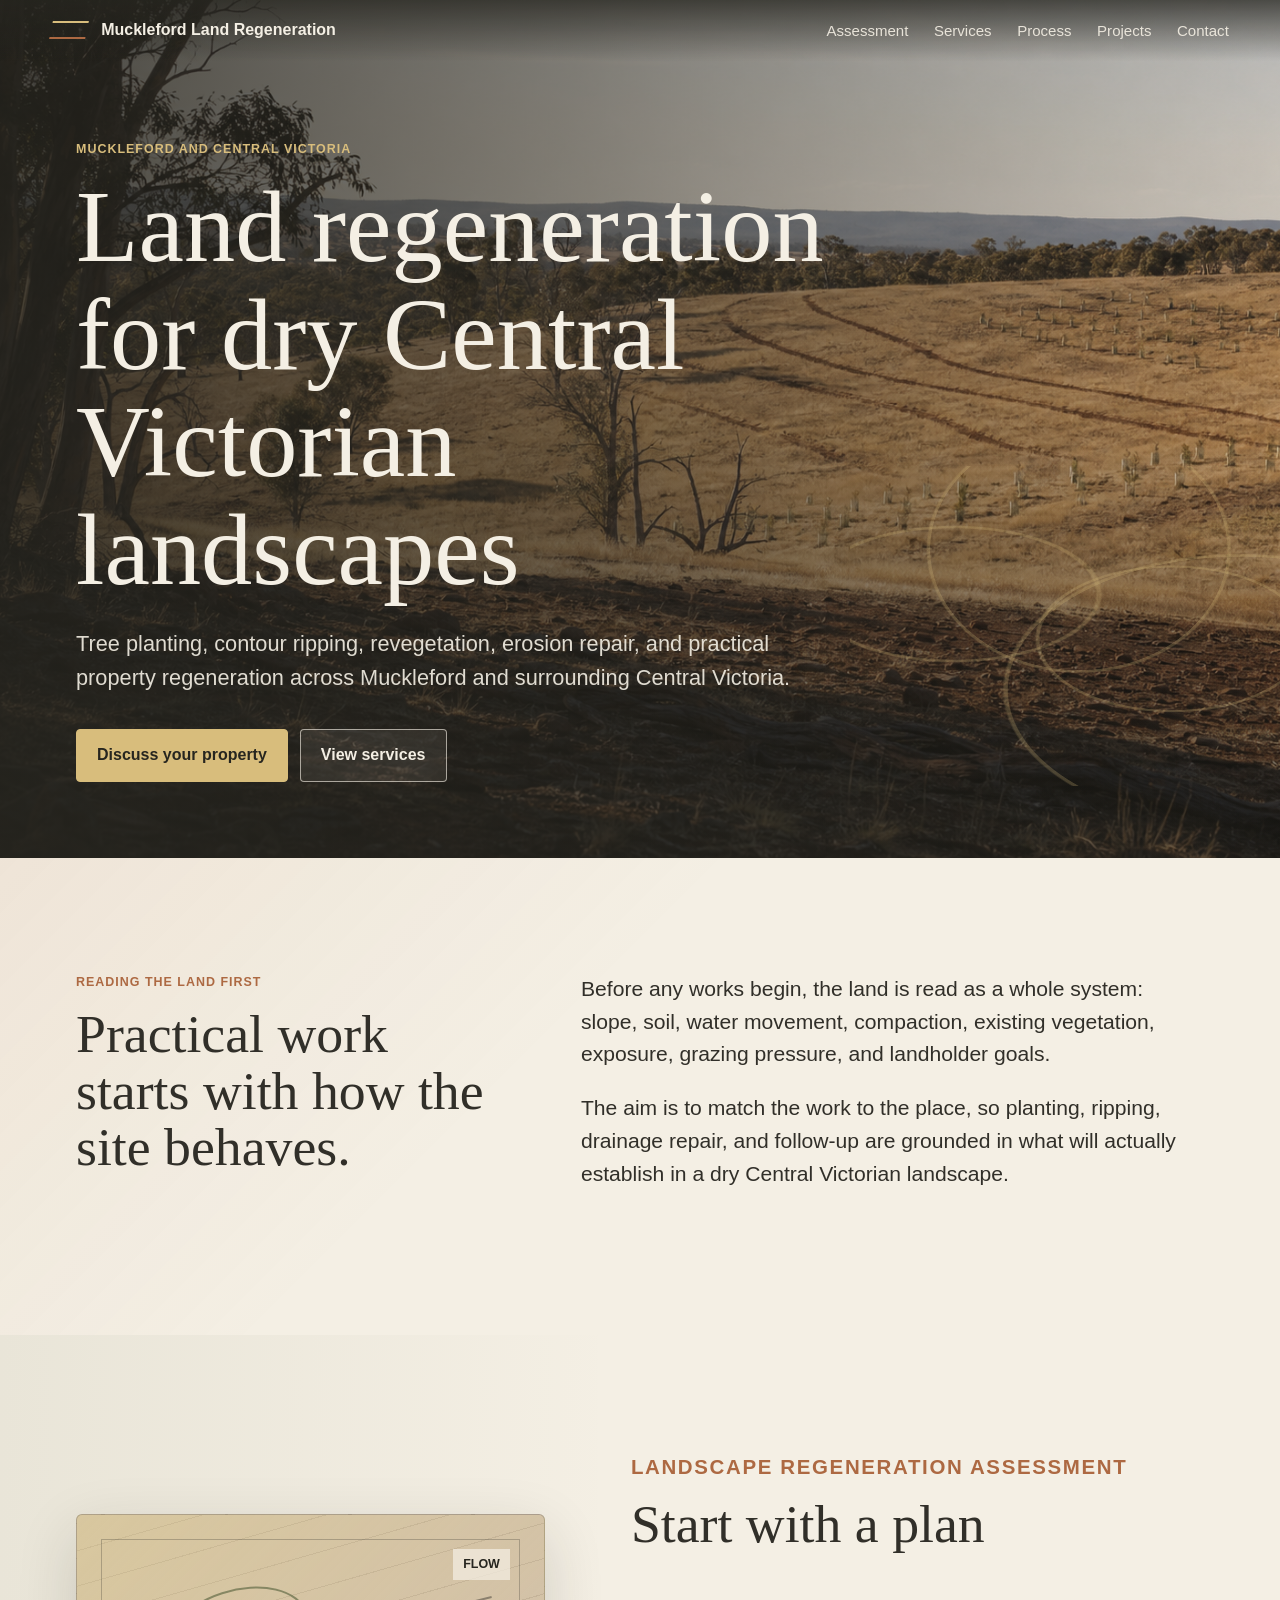
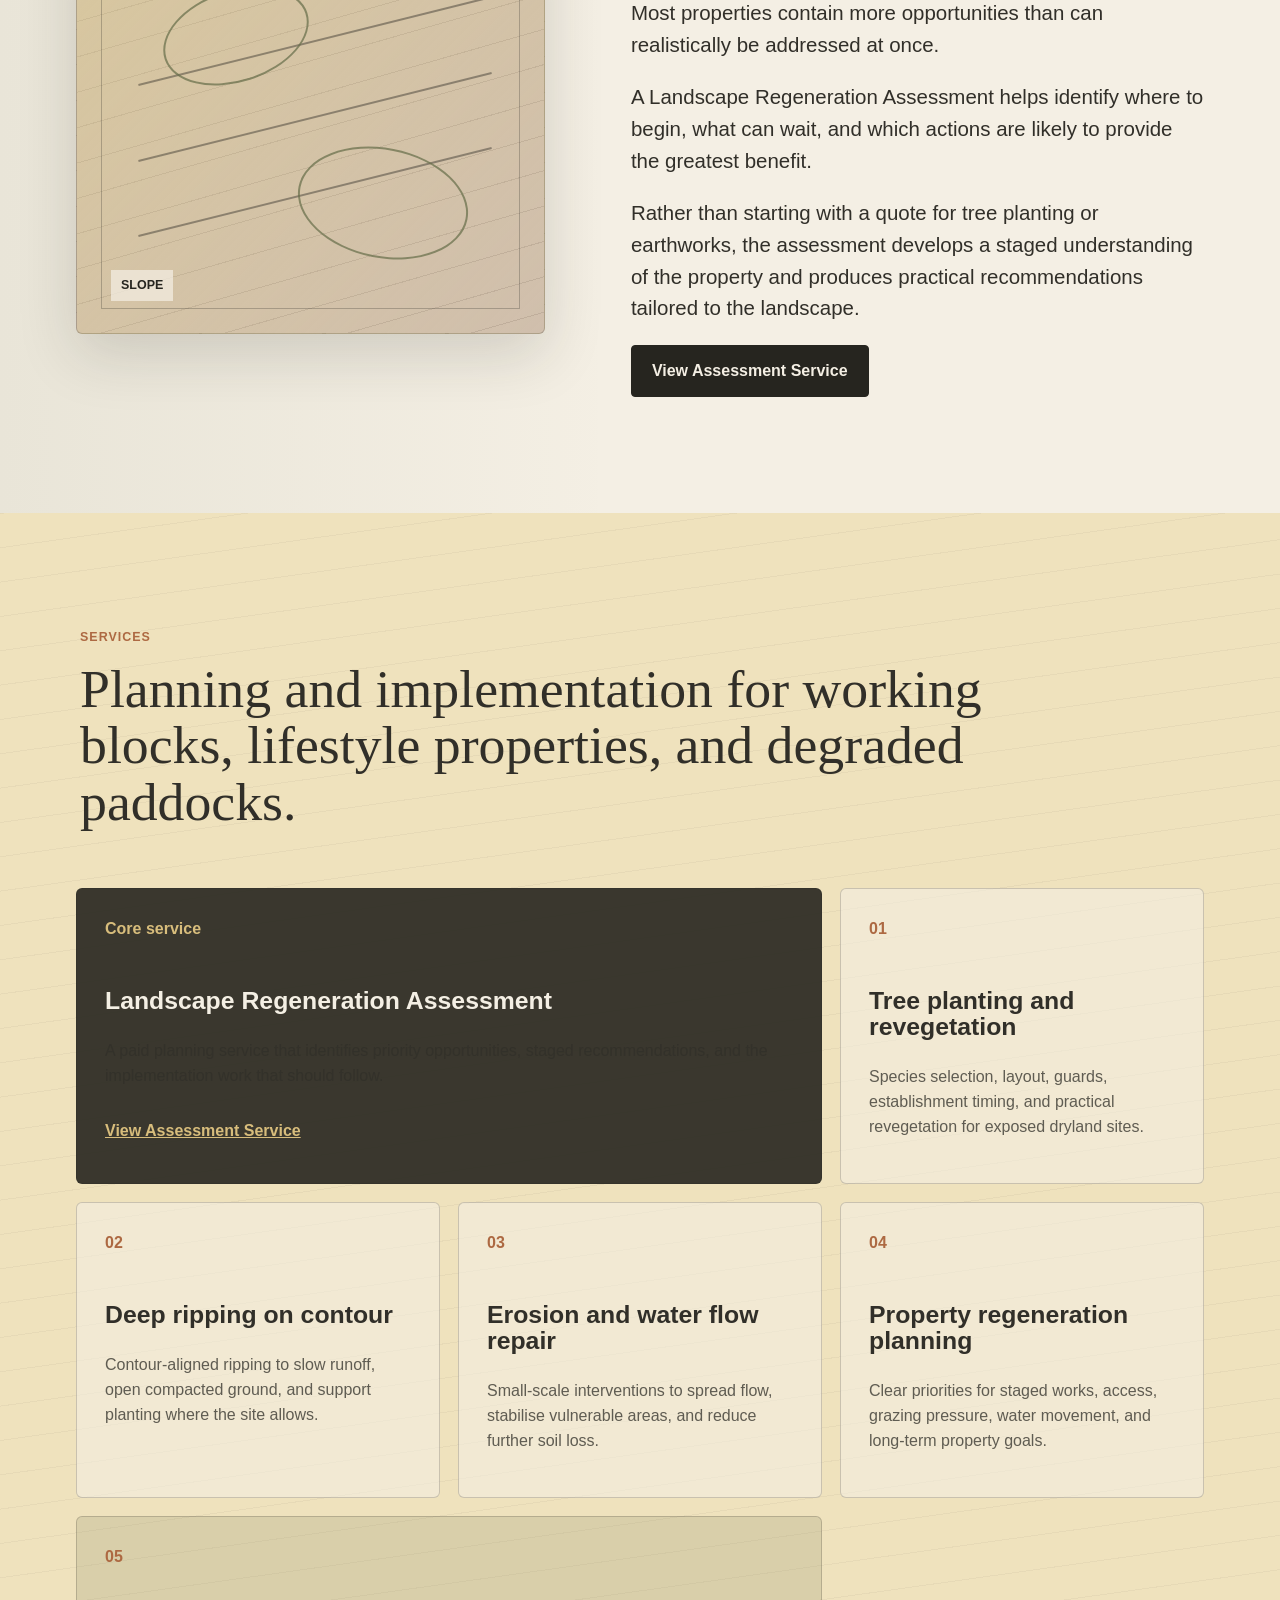
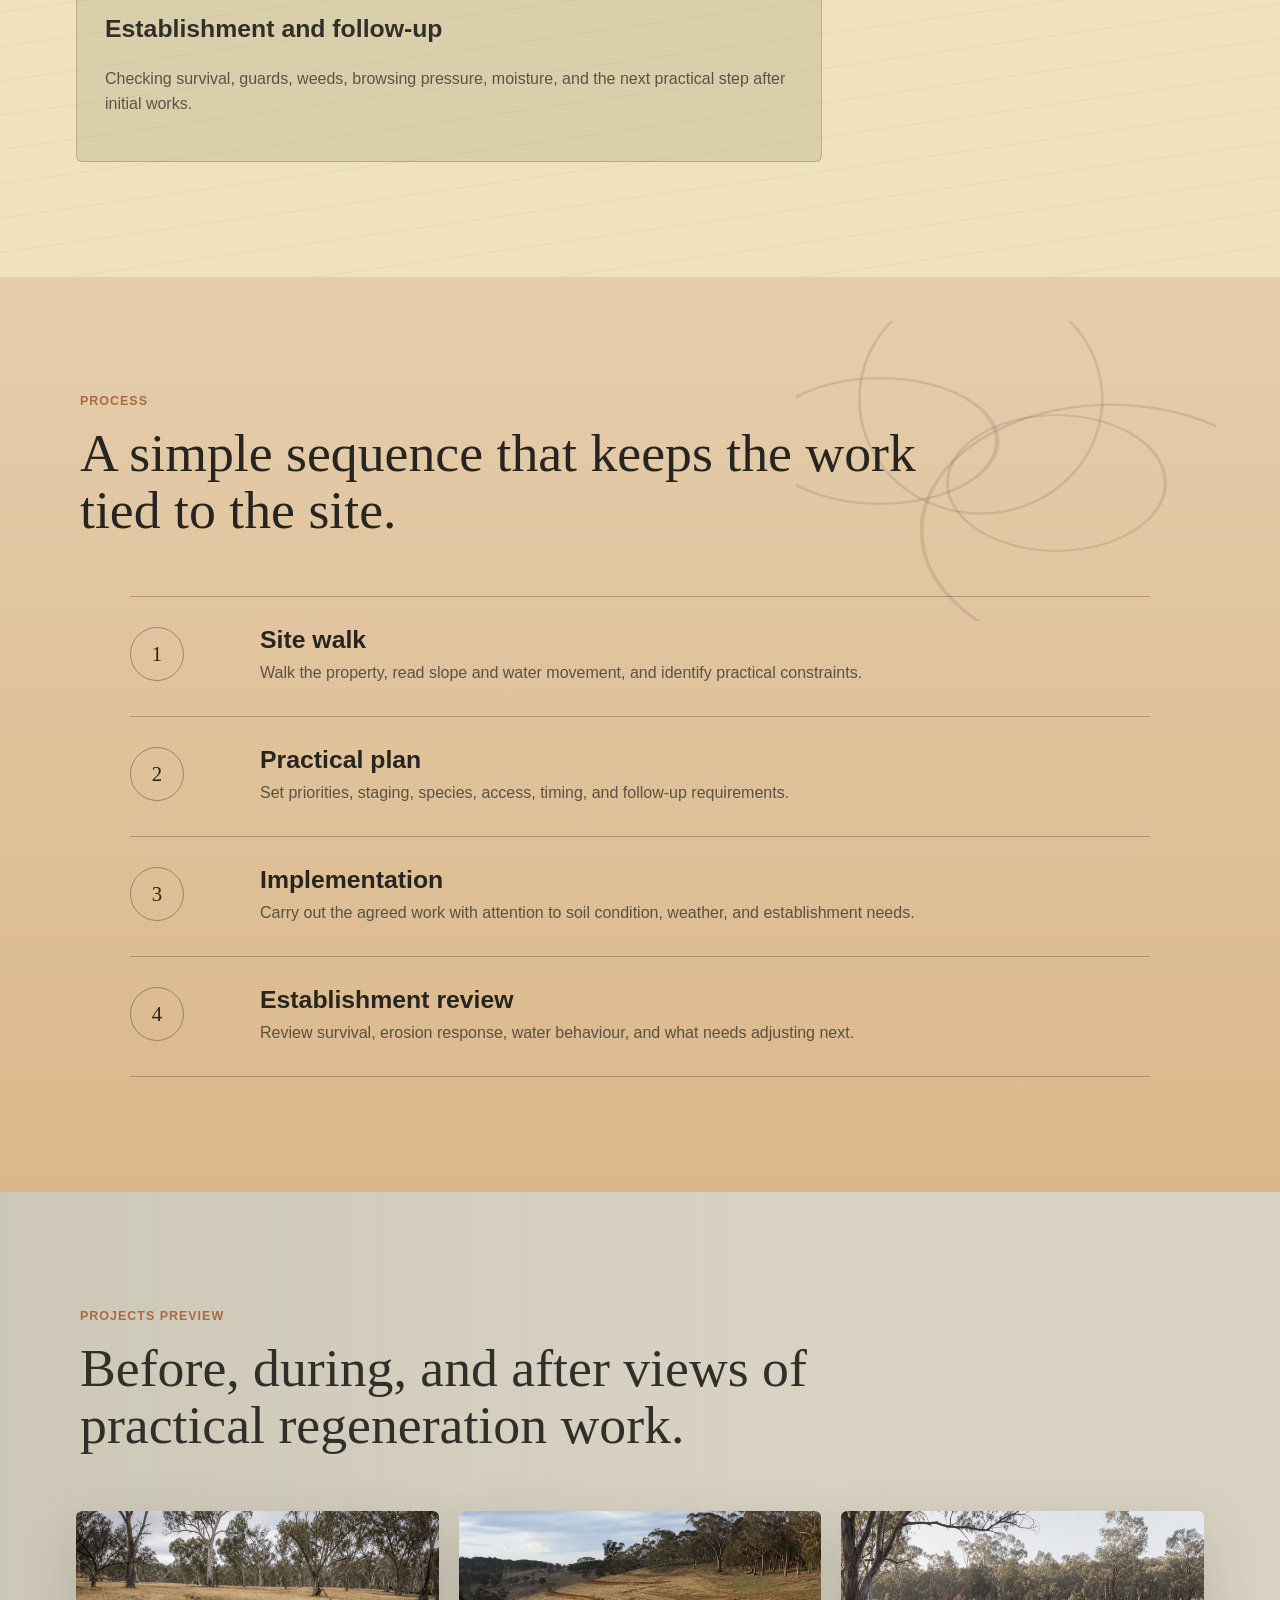
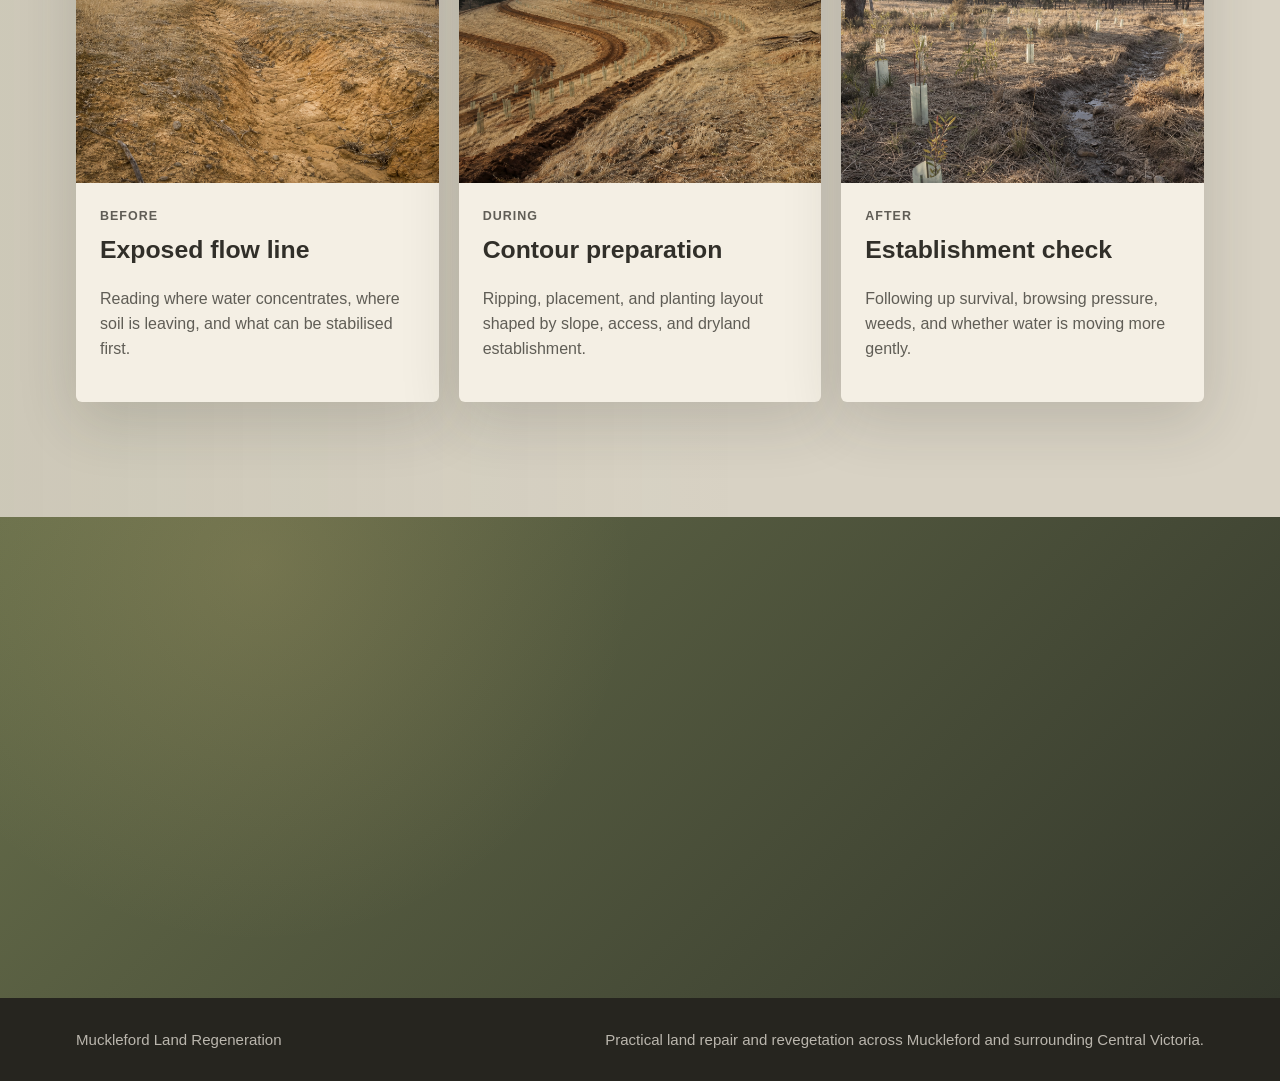
==== commit 29e36451: "Add files via upload" ====
--- a/index.html
+++ b/index.html
@@ -3,271 +3,223 @@
   <head>
     <meta charset="utf-8">
     <meta name="viewport" content="width=device-width, initial-scale=1">
-    <title>Landscape Regeneration Assessment</title>
+    <title>Muckleford Land Regeneration</title>
+    <meta
+      name="description"
+      content="Tree planting, contour ripping, revegetation, erosion repair, and practical property regeneration across Muckleford and surrounding Central Victoria."
+    >
     <link rel="stylesheet" href="styles.css">
   </head>
   <body>
-    <main id="report" class="report" aria-label="Landscape Regeneration Assessment report"></main>
-    <script src="report-data.js"></script>
-    <script>
-      const data = window.reportData;
-      const report = document.getElementById("report");
-
-      const el = (tag, className, text) => {
-        const node = document.createElement(tag);
-        if (className) node.className = className;
-        if (text !== undefined) node.textContent = text;
-        return node;
-      };
-
-      const page = (className = "") => {
-        const section = el("section", `page ${className}`.trim());
-        report.append(section);
-        return section;
-      };
-
-      const header = (parent, kicker, title, intro) => {
-        const block = el("header", "section-header");
-        block.append(el("p", "kicker", kicker));
-        block.append(el("h2", "", title));
-        if (intro) block.append(el("p", "section-intro", intro));
-        parent.append(block);
-      };
-
-      const footer = (parent) => {
-        const f = el("footer", "page-footer");
-        f.append(el("span", "", data.business.name));
-        const pageNumber = Array.from(report.children).indexOf(parent) + 1;
-        f.append(el("span", "", `${data.report.footerText} | Page ${pageNumber}`));
-        parent.append(f);
-      };
-
-      const paragraphList = (items) => {
-        const div = el("div", "prose");
-        items.forEach((item) => div.append(el("p", "", item)));
-        return div;
-      };
-
-      const statGrid = (items) => {
-        const grid = el("div", "stat-grid");
-        items.forEach((item) => {
-          const card = el("article", "stat-card");
-          card.append(el("span", "stat-label", item.label));
-          card.append(el("strong", "", item.value));
-          if (item.note) card.append(el("small", "", item.note));
-          grid.append(card);
-        });
-        return grid;
-      };
-
-      const callout = (title, body) => {
-        const box = el("aside", "callout");
-        box.append(el("h3", "", title));
-        box.append(el("p", "", body));
-        return box;
-      };
-
-      const mapPanel = (map) => {
-        const figure = el("figure", `map-panel ${map.size || ""}`.trim());
-        const wrap = el("div", "map-image-wrap");
-        const img = el("img", "map-image");
-        img.src = map.src;
-        img.alt = map.alt;
-        wrap.append(img);
-
-        const legend = el("div", "map-legend");
-        legend.append(el("strong", "", "Legend"));
-        map.legend.forEach((item) => {
-          const row = el("span", "legend-item");
-          const swatch = el("i", "");
-          swatch.style.background = item.color;
-          row.append(swatch, document.createTextNode(item.label));
-          legend.append(row);
-        });
-
-        wrap.append(legend);
-        figure.append(wrap);
-        const caption = el("figcaption", "");
-        caption.append(el("strong", "", map.title));
-        caption.append(document.createTextNode(` ${map.caption}`));
-        figure.append(caption);
-        return figure;
-      };
-
-      const twoColumnList = (items) => {
-        const grid = el("div", "two-column-list");
-        items.forEach((item) => {
-          const block = el("article", "");
-          block.append(el("h3", "", item.title));
-          block.append(el("p", "", item.body));
-          grid.append(block);
-        });
-        return grid;
-      };
-
-      const worksTable = (rows) => {
-        return dataTable(["Recommended work", "Purpose", "Priority"], rows, ["work", "purpose", "priority"]);
-      };
-
-      const dataTable = (headers, rows, keys) => {
-        const table = el("table", "report-table compact-table");
-        const thead = el("thead");
-        const headRow = el("tr");
-        headers.forEach((h) => headRow.append(el("th", "", h)));
-        thead.append(headRow);
-        table.append(thead);
-        const tbody = el("tbody");
-        rows.forEach((row) => {
-          const tr = el("tr");
-          keys.forEach((key) => tr.append(el("td", "", row[key])));
-          tbody.append(tr);
-        });
-        table.append(tbody);
-        return table;
-      };
-
-      const photoGrid = (items) => {
-        const grid = el("div", "photo-grid");
-        items.forEach((item) => {
-          const card = el("article", "photo-card");
-          const img = el("img", "");
-          img.src = item.src;
-          img.alt = item.alt;
-          card.append(img);
-          card.append(el("h3", "", item.title));
-          ["observed", "interpretation", "response"].forEach((key) => {
-            const row = el("p", "");
-            row.append(el("strong", "", `${item.labels[key]} `));
-            row.append(document.createTextNode(item[key]));
-            card.append(row);
-          });
-          grid.append(card);
-        });
-        return grid;
-      };
-
-      const budgetOptions = (items) => {
-        const grid = el("div", "budget-grid");
-        items.forEach((item) => {
-          const card = el("article", "budget-card");
-          card.append(el("p", "budget-tier", item.tier));
-          card.append(el("h3", "", item.title));
-          card.append(el("strong", "budget-total", item.range));
-          const ul = el("ul", "");
-          item.includes.forEach((include) => ul.append(el("li", "", include)));
-          card.append(ul);
-          grid.append(card);
-        });
-        return grid;
-      };
-
-      const cover = page("cover");
-      const coverTop = el("div", "cover-top");
-      coverTop.append(el("p", "business-positioning", data.business.positioning));
-      coverTop.append(el("p", "report-type", data.report.type));
-      cover.append(coverTop);
-      const coverTitle = el("div", "cover-title");
-      coverTitle.append(el("h1", "", data.report.title));
-      coverTitle.append(el("p", "property-name", data.property.name));
-      coverTitle.append(el("p", "property-location", `${data.property.location} | ${data.report.date}`));
-      cover.append(coverTitle);
-      cover.append(mapPanel(data.maps.find((m) => m.id === "concept")));
-      const prepared = el("div", "prepared-for");
-      prepared.append(el("span", "", "Prepared for"));
-      prepared.append(el("strong", "", data.client.name));
-      prepared.append(el("span", "", data.business.name));
-      cover.append(prepared);
-
-      const summary = page();
-      header(summary, "01 / Executive summary", "Plan snapshot", data.sections.executiveSummary.intro);
-      summary.append(statGrid(data.sections.executiveSummary.stats));
-      summary.append(callout("Overall recommendation", data.sections.executiveSummary.recommendation));
-      summary.append(twoColumnList(data.sections.executiveSummary.findings));
-      footer(summary);
-
-      const overview = page();
-      header(overview, "02 / Property overview", "Site context and assessment basis", data.sections.propertyOverview.intro);
-      overview.append(mapPanel(data.maps.find((m) => m.id === "overview")));
-      overview.append(statGrid(data.sections.propertyOverview.stats));
-      overview.append(paragraphList(data.sections.propertyOverview.notes));
-      footer(overview);
-
-      const condition = page();
-      header(condition, "03 / Existing landscape condition", "Current function, constraints and observed pressures", data.sections.condition.intro);
-      condition.append(twoColumnList(data.sections.condition.items));
-      condition.append(callout("Condition rating", data.sections.condition.rating));
-      footer(condition);
-
-      const photos = page();
-      header(photos, "04 / Annotated site photos", "Observed condition, interpretation and practical response", data.sections.photos.intro);
-      photos.append(photoGrid(data.sections.photos.items));
-      footer(photos);
-
-      const vegetationCondition = page();
-      header(vegetationCondition, "05 / Vegetation condition", "Observed structure and likely reference vegetation", data.sections.vegetationCondition.intro);
-      vegetationCondition.append(mapPanel(data.maps.find((m) => m.id === "vegetation")));
-      vegetationCondition.append(twoColumnList(data.sections.vegetationCondition.items));
-      vegetationCondition.append(callout("Likely EVC / reference vegetation", data.sections.vegetationCondition.evcNote));
-      footer(vegetationCondition);
-
-      const water = page();
-      header(water, "06 / Landform and water movement", "Reading the landscape before prescribing works", data.sections.water.intro);
-      const mapGrid = el("div", "map-grid");
-      mapGrid.append(mapPanel(data.maps.find((m) => m.id === "landform")));
-      mapGrid.append(mapPanel(data.maps.find((m) => m.id === "water")));
-      water.append(mapGrid);
-      water.append(twoColumnList(data.sections.water.items));
-      footer(water);
-
-      const ripping = page();
-      header(ripping, "07 / Proposed ripping zones", "Where to rip, why, when and at what approximate scale", data.sections.ripping.intro);
-      ripping.append(mapPanel(data.maps.find((m) => m.id === "concept")));
-      ripping.append(dataTable(["Zone", "Area", "Purpose", "Priority", "Timing", "Notes"], data.sections.ripping.rows, ["zone", "area", "purpose", "priority", "timing", "notes"]));
-      footer(ripping);
-
-      const planting = page();
-      header(planting, "08 / Proposed planting zones", "Functional revegetation treatments by location", data.sections.planting.intro);
-      planting.append(mapPanel(data.maps.find((m) => m.id === "vegetation")));
-      planting.append(dataTable(["Zone", "Treatment", "Area/length", "Purpose", "Establishment notes"], data.sections.planting.rows, ["zone", "treatment", "scale", "purpose", "notes"]));
-      footer(planting);
-
-      const species = page();
-      header(species, "09 / Species recommendations", "Central Victorian species palette by planting zone", data.sections.species.intro);
-      species.append(dataTable(["Planting zone", "Canopy", "Mid-storey", "Ground layer / notes"], data.sections.species.rows, ["zone", "canopy", "mid", "ground"]));
-      species.append(callout("Species selection note", data.sections.species.note));
-      footer(species);
-
-      const works = page();
-      header(works, "10 / Recommended works", "Contractor-ready works package", data.sections.works.intro);
-      works.append(worksTable(data.sections.works.rows));
-      works.append(callout("Delivery note", data.sections.works.note));
-      footer(works);
-
-      const budget = page();
-      header(budget, "11 / Indicative quantities and costing", "Scalable investment pathways and approximate quantities", data.sections.budget.intro);
-      budget.append(dataTable(["Item", "Indicative quantity", "Unit allowance", "Indicative cost"], data.sections.budget.quantities, ["item", "quantity", "unit", "cost"]));
-      budget.append(budgetOptions(data.sections.budget.options));
-      budget.append(paragraphList(data.sections.budget.notes));
-      footer(budget);
-
-      const staging = page();
-      header(staging, "12 / Staged works program", "Suggested order of works", data.sections.staging.intro);
-      const timeline = el("ol", "timeline");
-      data.sections.staging.steps.forEach((step) => {
-        const item = el("li", "");
-        item.append(el("span", "", step.phase));
-        item.append(el("h3", "", step.title));
-        item.append(el("p", "", step.body));
-        timeline.append(item);
-      });
-      staging.append(timeline);
-      footer(staging);
-
-      const next = page();
-      header(next, "13 / Next steps", "From plan to implementation", data.sections.nextSteps.intro);
-      next.append(twoColumnList(data.sections.nextSteps.items));
-      next.append(callout("Recommended immediate action", data.sections.nextSteps.action));
-      footer(next);
-    </script>
+    <header class="site-header" aria-label="Main navigation">
+      <a class="brand" href="#top">
+        <span class="brand-mark" aria-hidden="true"></span>
+        <span>Muckleford Land Regeneration</span>
+      </a>
+      <nav>
+        <a href="assessment.html">Assessment</a>
+        <a href="#services">Services</a>
+        <a href="#process">Process</a>
+        <a href="#projects">Projects</a>
+        <a href="#contact">Contact</a>
+      </nav>
+    </header>
+
+    <main id="top">
+      <section class="hero section-theme" data-theme="charcoal">
+        <img
+          class="hero-image"
+          src="assets/hero-landscape.png"
+          alt="Dry Central Victorian paddock with contour ripping and revegetation rows."
+        >
+        <div class="hero-scrim"></div>
+        <div class="contour contour-hero" aria-hidden="true"></div>
+        <div class="hero-content reveal">
+          <p class="kicker">Muckleford and Central Victoria</p>
+          <h1>Land regeneration for dry Central Victorian landscapes</h1>
+          <p class="hero-subtext">
+            Tree planting, contour ripping, revegetation, erosion repair, and practical property regeneration across Muckleford and surrounding Central Victoria.
+          </p>
+          <div class="button-row">
+            <a class="button button-primary" href="#contact">Discuss your property</a>
+            <a class="button button-secondary" href="#services">View services</a>
+          </div>
+        </div>
+      </section>
+
+      <section class="intro section section-theme" data-theme="offwhite">
+        <div class="intro-grid">
+          <div class="eyebrow-block reveal">
+            <p class="kicker">Reading the land first</p>
+            <h2>Practical work starts with how the site behaves.</h2>
+          </div>
+          <div class="intro-copy reveal">
+            <p>
+              Before any works begin, the land is read as a whole system: slope, soil, water movement, compaction, existing vegetation, exposure, grazing pressure, and landholder goals.
+            </p>
+            <p>
+              The aim is to match the work to the place, so planting, ripping, drainage repair, and follow-up are grounded in what will actually establish in a dry Central Victorian landscape.
+            </p>
+          </div>
+        </div>
+      </section>
+
+      <section class="plan-section section section-theme" data-theme="offwhite">
+        <div class="plan-grid">
+          <div class="map-panel reveal" aria-hidden="true">
+            <div class="map-line map-line-one"></div>
+            <div class="map-line map-line-two"></div>
+            <div class="map-line map-line-three"></div>
+            <div class="map-zone map-zone-one"></div>
+            <div class="map-zone map-zone-two"></div>
+            <div class="map-label">slope</div>
+            <div class="map-label map-label-two">flow</div>
+          </div>
+          <div class="plan-copy reveal">
+            <p class="kicker">Landscape Regeneration Assessment</p>
+            <h2>Start with a plan</h2>
+            <p>Most properties contain more opportunities than can realistically be addressed at once.</p>
+            <p>
+              A Landscape Regeneration Assessment helps identify where to begin, what can wait, and which actions are likely to provide the greatest benefit.
+            </p>
+            <p>
+              Rather than starting with a quote for tree planting or earthworks, the assessment develops a staged understanding of the property and produces practical recommendations tailored to the landscape.
+            </p>
+            <a class="button button-earth" href="assessment.html">View Assessment Service</a>
+          </div>
+        </div>
+      </section>
+
+      <section id="services" class="section services section-theme" data-theme="straw">
+        <div class="section-heading reveal">
+          <p class="kicker">Services</p>
+          <h2>Planning and implementation for working blocks, lifestyle properties, and degraded paddocks.</h2>
+        </div>
+        <div class="service-grid">
+          <article class="service-card service-card-feature reveal">
+            <span class="service-number">Core service</span>
+            <h3>Landscape Regeneration Assessment</h3>
+            <p>A paid planning service that identifies priority opportunities, staged recommendations, and the implementation work that should follow.</p>
+            <a href="assessment.html">View Assessment Service</a>
+          </article>
+          <article class="service-card reveal">
+            <span class="service-number">01</span>
+            <h3>Tree planting and revegetation</h3>
+            <p>Species selection, layout, guards, establishment timing, and practical revegetation for exposed dryland sites.</p>
+          </article>
+          <article class="service-card reveal">
+            <span class="service-number">02</span>
+            <h3>Deep ripping on contour</h3>
+            <p>Contour-aligned ripping to slow runoff, open compacted ground, and support planting where the site allows.</p>
+          </article>
+          <article class="service-card reveal">
+            <span class="service-number">03</span>
+            <h3>Erosion and water flow repair</h3>
+            <p>Small-scale interventions to spread flow, stabilise vulnerable areas, and reduce further soil loss.</p>
+          </article>
+          <article class="service-card reveal">
+            <span class="service-number">04</span>
+            <h3>Property regeneration planning</h3>
+            <p>Clear priorities for staged works, access, grazing pressure, water movement, and long-term property goals.</p>
+          </article>
+          <article class="service-card service-card-wide reveal">
+            <span class="service-number">05</span>
+            <h3>Establishment and follow-up</h3>
+            <p>Checking survival, guards, weeds, browsing pressure, moisture, and the next practical step after initial works.</p>
+          </article>
+        </div>
+      </section>
+
+      <section id="process" class="process section section-theme" data-theme="clay">
+        <div class="contour contour-process" aria-hidden="true"></div>
+        <div class="section-heading reveal">
+          <p class="kicker">Process</p>
+          <h2>A simple sequence that keeps the work tied to the site.</h2>
+        </div>
+        <div class="process-list">
+          <article class="process-step reveal">
+            <span>1</span>
+            <div>
+              <h3>Site walk</h3>
+              <p>Walk the property, read slope and water movement, and identify practical constraints.</p>
+            </div>
+          </article>
+          <article class="process-step reveal">
+            <span>2</span>
+            <div>
+              <h3>Practical plan</h3>
+              <p>Set priorities, staging, species, access, timing, and follow-up requirements.</p>
+            </div>
+          </article>
+          <article class="process-step reveal">
+            <span>3</span>
+            <div>
+              <h3>Implementation</h3>
+              <p>Carry out the agreed work with attention to soil condition, weather, and establishment needs.</p>
+            </div>
+          </article>
+          <article class="process-step reveal">
+            <span>4</span>
+            <div>
+              <h3>Establishment review</h3>
+              <p>Review survival, erosion response, water behaviour, and what needs adjusting next.</p>
+            </div>
+          </article>
+        </div>
+      </section>
+
+      <section id="projects" class="projects section section-theme" data-theme="grey">
+        <div class="section-heading reveal">
+          <p class="kicker">Projects preview</p>
+          <h2>Before, during, and after views of practical regeneration work.</h2>
+        </div>
+        <div class="project-grid">
+          <article class="project-card reveal">
+            <img src="assets/project-before.png" alt="Eroded dry paddock area before repair.">
+            <div>
+              <p class="project-stage">Before</p>
+              <h3>Exposed flow line</h3>
+              <p>Reading where water concentrates, where soil is leaving, and what can be stabilised first.</p>
+            </div>
+          </article>
+          <article class="project-card reveal">
+            <img src="assets/project-during.png" alt="Contour rip lines and young tree guards during regeneration work.">
+            <div>
+              <p class="project-stage">During</p>
+              <h3>Contour preparation</h3>
+              <p>Ripping, placement, and planting layout shaped by slope, access, and dryland establishment.</p>
+            </div>
+          </article>
+          <article class="project-card reveal">
+            <img src="assets/project-after.png" alt="Young native revegetation establishing after regeneration works.">
+            <div>
+              <p class="project-stage">After</p>
+              <h3>Establishment check</h3>
+              <p>Following up survival, browsing pressure, weeds, and whether water is moving more gently.</p>
+            </div>
+          </article>
+        </div>
+      </section>
+
+      <section id="contact" class="contact section section-theme" data-theme="olive">
+        <div class="contact-panel reveal">
+          <div>
+            <p class="kicker">Contact</p>
+            <h2>Tell us about your property.</h2>
+          </div>
+          <p>
+            Tell us about your property, what you are hoping to improve, and where you are located. Photos, maps, or a short description are useful.
+          </p>
+          <a class="button button-primary" href="mailto:hello@example.com?subject=Property%20regeneration%20enquiry">Discuss your property</a>
+        </div>
+      </section>
+    </main>
+
+    <footer class="site-footer">
+      <p>Muckleford Land Regeneration</p>
+      <p>Practical land repair and revegetation across Muckleford and surrounding Central Victoria.</p>
+    </footer>
+
+    <script src="script.js"></script>
   </body>
 </html>
--- a/styles.css
+++ b/styles.css
@@ -1,530 +1,1091 @@
 :root {
-  --paper: #f6f1e8;
-  --paper-deep: #ede4d4;
-  --ink: #24231f;
-  --muted: #6f6758;
-  --line: #d5c8b5;
-  --olive: #5d6845;
-  --olive-dark: #3f4932;
-  --clay: #a36d4d;
-  --ochre: #bc9458;
-  --water: #507983;
-  --cream: #fbf8f1;
+  --offwhite: #f4efe4;
+  --straw: #d8bd7c;
+  --clay: #ad6942;
+  --ochre: #c28a4b;
+  --ironbark: #777369;
+  --olive: #686f4b;
+  --charcoal: #26251f;
+  --ink: #312f29;
+  --line: rgba(49, 47, 41, 0.18);
+  --paper: rgba(244, 239, 228, 0.86);
+  --shadow: 0 20px 60px rgba(38, 37, 31, 0.16);
 }
 
 * {
   box-sizing: border-box;
-  -webkit-print-color-adjust: exact;
-  print-color-adjust: exact;
 }
 
 html {
-  background: #d7d1c5;
+  scroll-behavior: smooth;
+}
+
+body {
+  margin: 0;
+  background: var(--offwhite);
   color: var(--ink);
   font-family: "Segoe UI", "Helvetica Neue", Arial, sans-serif;
-  font-size: 15px;
-  line-height: 1.48;
-}
-
-body {
-  margin: 0;
-}
-
-.report {
-  padding: 24px 0;
-}
-
-.page {
-  position: relative;
-  width: 210mm;
-  min-height: 297mm;
-  margin: 0 auto 24px;
-  padding: 19mm 18mm 22mm;
-  background:
-    linear-gradient(90deg, rgba(93, 104, 69, 0.035), transparent 28mm),
-    var(--paper);
-  box-shadow: 0 12px 42px rgba(39, 34, 27, 0.2);
-  overflow: hidden;
-  page-break-after: always;
-}
-
-.cover {
-  display: flex;
-  flex-direction: column;
-  gap: 14mm;
-  padding: 18mm;
-  background:
-    linear-gradient(180deg, rgba(63, 73, 50, 0.14), transparent 54%),
-    var(--paper);
-}
-
-.cover-top {
-  display: flex;
-  align-items: flex-start;
-  justify-content: space-between;
-  gap: 18mm;
-  border-bottom: 1px solid var(--line);
-  padding-bottom: 8mm;
-}
-
-.business-positioning,
-.report-type,
-.kicker,
-.budget-tier {
-  margin: 0;
-  color: var(--olive-dark);
-  font-size: 0.78rem;
-  font-weight: 700;
-  letter-spacing: 0.08em;
-  line-height: 1.35;
-  text-transform: uppercase;
-}
-
-.business-positioning {
-  max-width: 82mm;
-}
-
-.cover-title h1 {
-  max-width: 148mm;
-  margin: 0 0 8mm;
-  color: #1f211c;
-  font-family: Georgia, "Times New Roman", serif;
-  font-size: 3.05rem;
-  font-weight: 500;
-  line-height: 1.03;
-}
-
-.property-name {
-  margin: 0 0 2mm;
-  color: var(--olive-dark);
-  font-size: 1.25rem;
-  font-weight: 700;
-}
-
-.property-location {
-  margin: 0;
-  color: var(--muted);
-}
-
-.prepared-for {
-  display: grid;
-  grid-template-columns: 1fr 1.3fr 1fr;
-  gap: 6mm;
-  margin-top: auto;
-  border-top: 1px solid var(--line);
-  padding-top: 7mm;
-  color: var(--muted);
-}
-
-.prepared-for strong {
-  color: var(--ink);
-  font-size: 1rem;
-}
-
-.section-header {
-  margin-bottom: 9mm;
-  border-bottom: 2px solid var(--olive-dark);
-  padding-bottom: 5mm;
-}
-
-.section-header h2 {
-  margin: 2mm 0 0;
-  font-family: Georgia, "Times New Roman", serif;
-  font-size: 2.05rem;
-  font-weight: 500;
-  line-height: 1.12;
-}
-
-.section-intro {
-  max-width: 145mm;
-  margin: 4mm 0 0;
-  color: var(--muted);
-  font-size: 1.02rem;
-}
-
-.prose p {
-  margin: 0 0 4mm;
-  max-width: 158mm;
-}
-
-.stat-grid {
-  display: grid;
-  grid-template-columns: repeat(4, 1fr);
-  gap: 4mm;
-  margin: 0 0 8mm;
-}
-
-.stat-card,
-.callout,
-.two-column-list article,
-.budget-card,
-.photo-card {
-  border: 1px solid var(--line);
-  background: rgba(251, 248, 241, 0.78);
-  break-inside: avoid;
-  page-break-inside: avoid;
-}
-
-.stat-card {
-  min-height: 28mm;
-  padding: 4mm;
-}
-
-.stat-label,
-.stat-card small {
-  display: block;
-  color: var(--muted);
-  font-size: 0.72rem;
-  line-height: 1.35;
-}
-
-.stat-card strong {
-  display: block;
-  margin: 2mm 0 1mm;
-  color: var(--olive-dark);
-  font-family: Georgia, "Times New Roman", serif;
-  font-size: 1.35rem;
-  font-weight: 600;
-  line-height: 1.08;
-}
-
-.callout {
-  margin: 0 0 8mm;
-  border-left: 5px solid var(--clay);
-  padding: 5mm 6mm;
-}
-
-.callout h3,
-.two-column-list h3,
-.budget-card h3,
-.timeline h3,
-.photo-card h3 {
-  margin: 0 0 2mm;
-  color: var(--olive-dark);
-  font-size: 1rem;
-  line-height: 1.25;
-}
-
-.callout p,
-.two-column-list p,
-.timeline p {
-  margin: 0;
-  color: #39362f;
-}
-
-.two-column-list {
-  display: grid;
-  grid-template-columns: 1fr 1fr;
-  gap: 4mm;
-  margin-bottom: 8mm;
-}
-
-.two-column-list article {
-  min-height: 34mm;
-  padding: 5mm;
-}
-
-.photo-grid {
-  display: grid;
-  grid-template-columns: repeat(3, 1fr);
-  gap: 4mm;
-  margin-bottom: 8mm;
-}
-
-.photo-card {
-  padding: 3.5mm;
-}
-
-.photo-card img {
+  line-height: 1.55;
+  transition: background-color 700ms ease;
+}
+
+body.theme-charcoal {
+  background: #37342d;
+}
+
+body.theme-offwhite {
+  background: var(--offwhite);
+}
+
+body.theme-straw {
+  background: #efe2bd;
+}
+
+body.theme-clay {
+  background: #d8b07e;
+}
+
+body.theme-grey {
+  background: #d8d2c4;
+}
+
+body.theme-olive {
+  background: #bbc09e;
+}
+
+img {
   display: block;
   width: 100%;
-  height: 58mm;
-  margin-bottom: 3mm;
-  border: 1px solid #b8ad9b;
-  object-fit: cover;
-}
-
-.photo-card p {
-  margin: 0 0 2mm;
-  color: #39362f;
-  font-size: 0.78rem;
-  line-height: 1.38;
-}
-
-.photo-card strong {
-  color: var(--olive-dark);
-}
-
-.map-panel {
-  margin: 0 0 8mm;
-  break-inside: avoid;
-  page-break-inside: avoid;
-}
-
-.cover .map-panel {
-  margin: 0;
-}
-
-.map-image-wrap {
-  position: relative;
-  border: 1px solid #b8ad9b;
-  background: #d8d0c0;
-}
-
-.map-image {
-  display: block;
-  width: 100%;
-  height: 118mm;
-  object-fit: cover;
-}
-
-.portrait-map .map-image-wrap {
-  max-width: 118mm;
-  margin-right: auto;
-  margin-left: auto;
-  background: #f8f5ec;
-}
-
-.portrait-map .map-image {
-  height: 136mm;
-  object-fit: contain;
-}
-
-.cover .map-image {
-  height: 118mm;
-}
-
-.cover .portrait-map .map-image-wrap {
-  max-width: 104mm;
-}
-
-.cover .portrait-map .map-image {
-  height: 118mm;
-}
-
-.map-grid {
-  display: grid;
-  grid-template-columns: 1fr 1fr;
-  gap: 5mm;
-}
-
-.map-grid .map-image {
-  height: 91mm;
-}
-
-.map-legend {
-  position: absolute;
-  right: 4mm;
-  bottom: 4mm;
-  min-width: 43mm;
-  border: 1px solid rgba(36, 35, 31, 0.18);
-  background: rgba(251, 248, 241, 0.9);
-  padding: 3mm;
-  color: var(--ink);
-  font-size: 0.68rem;
-  line-height: 1.35;
-}
-
-.map-legend strong {
-  display: block;
-  margin-bottom: 1.5mm;
-  font-size: 0.7rem;
-  text-transform: uppercase;
-}
-
-.legend-item {
+}
+
+a {
+  color: inherit;
+}
+
+.site-header {
+  position: fixed;
+  top: 0;
+  left: 0;
+  z-index: 20;
   display: flex;
   align-items: center;
-  gap: 2mm;
-  margin-top: 1mm;
-}
-
-.legend-item i {
+  justify-content: space-between;
+  width: 100%;
+  padding: 18px clamp(18px, 4vw, 56px);
+  color: var(--offwhite);
+  background: linear-gradient(to bottom, rgba(38, 37, 31, 0.74), rgba(38, 37, 31, 0));
+}
+
+.brand,
+nav {
+  display: flex;
+  align-items: center;
+  gap: 14px;
+}
+
+.brand {
+  font-weight: 700;
+  text-decoration: none;
+  letter-spacing: 0;
+}
+
+.brand-mark {
+  width: 36px;
+  height: 18px;
+  border-top: 2px solid var(--straw);
+  border-bottom: 2px solid var(--clay);
+  transform: skewX(-12deg);
+}
+
+nav {
+  gap: clamp(12px, 2vw, 28px);
+  font-size: 0.94rem;
+}
+
+nav a {
+  text-decoration: none;
+  opacity: 0.9;
+}
+
+nav a:hover {
+  opacity: 1;
+}
+
+.hero {
+  position: relative;
+  min-height: 92vh;
+  display: grid;
+  align-items: end;
+  overflow: hidden;
+  padding: 140px clamp(18px, 6vw, 76px) 76px;
+  color: var(--offwhite);
+}
+
+.hero-image,
+.hero-scrim {
+  position: absolute;
+  inset: 0;
+  height: 100%;
+}
+
+.hero-image {
+  object-fit: cover;
+}
+
+.hero-scrim {
+  background:
+    linear-gradient(90deg, rgba(38, 37, 31, 0.84) 0%, rgba(38, 37, 31, 0.56) 45%, rgba(38, 37, 31, 0.16) 100%),
+    linear-gradient(0deg, rgba(38, 37, 31, 0.56) 0%, rgba(38, 37, 31, 0) 48%);
+}
+
+.hero-content {
+  position: relative;
+  z-index: 2;
+  max-width: 850px;
+}
+
+.kicker {
+  margin: 0 0 14px;
+  color: var(--clay);
+  font-size: 0.78rem;
+  font-weight: 800;
+  letter-spacing: 0.08em;
+  text-transform: uppercase;
+}
+
+.hero .kicker,
+.contact .kicker,
+.service-hero .kicker,
+.sample-report .kicker {
+  color: var(--straw);
+}
+
+h1,
+h2,
+h3,
+p {
+  margin-top: 0;
+}
+
+h1,
+h2,
+h3 {
+  line-height: 1.05;
+  letter-spacing: 0;
+}
+
+h1 {
+  max-width: 790px;
+  margin-bottom: 24px;
+  font-family: Georgia, "Times New Roman", serif;
+  font-size: clamp(3rem, 8vw, 6.9rem);
+  font-weight: 500;
+}
+
+h2 {
+  max-width: 920px;
+  font-family: Georgia, "Times New Roman", serif;
+  font-size: clamp(2rem, 4.2vw, 4.3rem);
+  font-weight: 500;
+}
+
+h3 {
+  font-size: clamp(1.18rem, 2vw, 1.55rem);
+}
+
+.hero-subtext {
+  max-width: 720px;
+  margin-bottom: 34px;
+  color: rgba(244, 239, 228, 0.9);
+  font-size: clamp(1.08rem, 2vw, 1.36rem);
+}
+
+.button-row {
+  display: flex;
+  flex-wrap: wrap;
+  gap: 12px;
+}
+
+.button {
+  display: inline-flex;
+  align-items: center;
+  justify-content: center;
+  min-height: 48px;
+  padding: 13px 20px;
+  border: 1px solid currentColor;
+  border-radius: 4px;
+  font-weight: 750;
+  text-decoration: none;
+}
+
+.button-primary {
+  color: var(--charcoal);
+  background: var(--straw);
+  border-color: var(--straw);
+}
+
+.button-secondary {
+  color: var(--offwhite);
+  background: rgba(244, 239, 228, 0.08);
+  border-color: rgba(244, 239, 228, 0.62);
+}
+
+.button-earth {
+  color: var(--offwhite);
+  background: var(--charcoal);
+  border-color: var(--charcoal);
+}
+
+.section {
+  position: relative;
+  overflow: hidden;
+  padding: clamp(74px, 9vw, 132px) clamp(18px, 6vw, 76px);
+}
+
+.intro {
+  background:
+    linear-gradient(135deg, rgba(173, 105, 66, 0.08), transparent 42%),
+    var(--offwhite);
+}
+
+.intro-grid {
+  display: grid;
+  grid-template-columns: minmax(240px, 0.8fr) minmax(300px, 1.2fr);
+  gap: clamp(34px, 7vw, 96px);
+  max-width: 1160px;
+  margin: 0 auto;
+}
+
+.intro-copy {
+  font-size: clamp(1.08rem, 1.8vw, 1.32rem);
+}
+
+.intro-copy p:last-child {
+  margin-bottom: 0;
+}
+
+.plan-section {
+  background:
+    linear-gradient(90deg, rgba(104, 111, 75, 0.08), transparent 48%),
+    var(--offwhite);
+}
+
+.plan-grid,
+.assessment-grid {
+  display: grid;
+  grid-template-columns: minmax(280px, 0.9fr) minmax(320px, 1.1fr);
+  gap: clamp(34px, 7vw, 86px);
+  align-items: center;
+  max-width: 1180px;
+  margin: 0 auto;
+}
+
+.plan-copy p,
+.large-copy {
+  font-size: clamp(1.05rem, 1.7vw, 1.28rem);
+}
+
+.map-panel {
+  position: relative;
+  min-height: 420px;
+  overflow: hidden;
+  border: 1px solid rgba(38, 37, 31, 0.22);
+  border-radius: 6px;
+  background:
+    linear-gradient(135deg, rgba(216, 189, 124, 0.52), rgba(173, 105, 66, 0.18)),
+    repeating-linear-gradient(164deg, rgba(38, 37, 31, 0.12) 0 1px, transparent 1px 34px),
+    #d8d2c4;
+  box-shadow: var(--shadow);
+}
+
+.map-panel::before {
+  content: "";
+  position: absolute;
+  inset: 24px;
+  border: 1px solid rgba(38, 37, 31, 0.26);
+}
+
+.map-line,
+.map-zone,
+.map-label {
+  position: absolute;
+}
+
+.map-line {
+  left: 12%;
+  right: 10%;
+  height: 2px;
+  background: rgba(38, 37, 31, 0.42);
+  transform: rotate(-14deg);
+}
+
+.map-line-one {
+  top: 30%;
+}
+
+.map-line-two {
+  top: 48%;
+}
+
+.map-line-three {
+  top: 66%;
+}
+
+.map-zone {
+  border: 2px solid rgba(104, 111, 75, 0.72);
+  border-radius: 50%;
+}
+
+.map-zone-one {
+  left: 18%;
+  top: 18%;
+  width: 150px;
+  height: 92px;
+  transform: rotate(-18deg);
+}
+
+.map-zone-two {
+  right: 16%;
+  bottom: 18%;
+  width: 172px;
+  height: 110px;
+  transform: rotate(11deg);
+}
+
+.map-label {
+  left: 34px;
+  bottom: 32px;
+  padding: 6px 10px;
+  background: rgba(244, 239, 228, 0.72);
+  color: var(--charcoal);
+  font-size: 0.78rem;
+  font-weight: 800;
+  text-transform: uppercase;
+}
+
+.map-label-two {
+  left: auto;
+  right: 34px;
+  top: 34px;
+  bottom: auto;
+}
+
+.section-heading {
+  max-width: 1120px;
+  margin: 0 auto clamp(34px, 5vw, 58px);
+}
+
+.services {
+  background:
+    repeating-linear-gradient(172deg, rgba(38, 37, 31, 0.045) 0 1px, transparent 1px 34px),
+    #efe2bd;
+}
+
+.service-grid {
+  display: grid;
+  grid-template-columns: repeat(6, 1fr);
+  gap: 18px;
+  max-width: 1160px;
+  margin: 0 auto;
+}
+
+.service-card {
+  grid-column: span 2;
+  min-height: 260px;
+  padding: 28px;
+  border: 1px solid rgba(38, 37, 31, 0.2);
+  border-radius: 6px;
+  background: rgba(244, 239, 228, 0.56);
+}
+
+.service-card a {
   display: inline-block;
-  flex: 0 0 4mm;
-  width: 4mm;
-  height: 2.3mm;
-  border: 1px solid rgba(36, 35, 31, 0.22);
-}
-
-figcaption {
-  margin-top: 2mm;
-  color: var(--muted);
+  margin-top: 14px;
+  color: var(--charcoal);
+  font-weight: 800;
+}
+
+.service-card-feature {
+  grid-column: span 4;
+  background: rgba(38, 37, 31, 0.9);
+  color: var(--offwhite);
+}
+
+.service-card-feature p {
+  color: rgba(244, 239, 228, 0.78);
+}
+
+.service-card-feature a,
+.service-card-feature .service-number {
+  color: var(--straw);
+}
+
+.service-card-wide {
+  grid-column: span 4;
+  min-height: 210px;
+  background: rgba(104, 111, 75, 0.16);
+}
+
+.service-number {
+  display: block;
+  margin-bottom: 46px;
+  color: var(--clay);
+  font-weight: 800;
+}
+
+.service-card p,
+.process-step p,
+.project-card p,
+.site-footer p {
+  color: rgba(49, 47, 41, 0.76);
+}
+
+.process {
+  color: var(--charcoal);
+  background:
+    linear-gradient(180deg, rgba(244, 239, 228, 0.46), rgba(244, 239, 228, 0.12)),
+    #d8b07e;
+}
+
+.process-list {
+  max-width: 1020px;
+  margin: 0 auto;
+  border-top: 1px solid rgba(38, 37, 31, 0.28);
+}
+
+.process-step {
+  display: grid;
+  grid-template-columns: 84px 1fr;
+  gap: clamp(18px, 4vw, 46px);
+  padding: 30px 0;
+  border-bottom: 1px solid rgba(38, 37, 31, 0.28);
+}
+
+.process-step span {
+  width: 54px;
+  height: 54px;
+  display: inline-grid;
+  place-items: center;
+  border: 1px solid rgba(38, 37, 31, 0.38);
+  border-radius: 50%;
+  color: var(--charcoal);
+  font-family: Georgia, "Times New Roman", serif;
+  font-size: 1.3rem;
+}
+
+.process-step h3 {
+  margin-bottom: 8px;
+}
+
+.process-step p {
+  max-width: 720px;
+  margin-bottom: 0;
+}
+
+.projects {
+  background:
+    linear-gradient(90deg, rgba(104, 111, 75, 0.1), transparent 58%),
+    #d8d2c4;
+}
+
+.project-grid {
+  display: grid;
+  grid-template-columns: repeat(3, minmax(0, 1fr));
+  gap: 20px;
+  max-width: 1220px;
+  margin: 0 auto;
+}
+
+.project-card {
+  overflow: hidden;
+  border-radius: 6px;
+  background: var(--offwhite);
+  box-shadow: var(--shadow);
+}
+
+.project-card img {
+  aspect-ratio: 4 / 3;
+  object-fit: cover;
+  filter: saturate(0.86) contrast(1.04);
+}
+
+.project-card div {
+  padding: 24px;
+}
+
+.project-stage {
+  margin-bottom: 10px;
+  color: var(--clay);
   font-size: 0.78rem;
-}
-
-figcaption strong {
-  color: var(--ink);
-}
-
-.report-table {
-  width: 100%;
-  border-collapse: collapse;
-  margin-bottom: 8mm;
-  background: rgba(251, 248, 241, 0.72);
-  font-size: 0.9rem;
-  break-inside: avoid;
-  page-break-inside: avoid;
-}
-
-.report-table th,
-.report-table td {
-  border: 1px solid var(--line);
-  padding: 3.2mm;
-  text-align: left;
-  vertical-align: top;
-}
-
-.report-table th {
-  background: var(--olive-dark);
-  color: var(--cream);
-  font-size: 0.76rem;
-  letter-spacing: 0.06em;
+  font-weight: 800;
+  letter-spacing: 0.08em;
   text-transform: uppercase;
 }
 
-.report-table td:first-child {
-  width: 37%;
+.contact {
+  color: var(--offwhite);
+  background:
+    radial-gradient(circle at 20% 10%, rgba(216, 189, 124, 0.18), transparent 34%),
+    linear-gradient(135deg, #686f4b, #34382c);
+}
+
+.contact-panel {
+  display: grid;
+  grid-template-columns: 1fr 1.1fr auto;
+  gap: clamp(22px, 4vw, 54px);
+  align-items: center;
+  max-width: 1180px;
+  margin: 0 auto;
+  padding: clamp(26px, 5vw, 54px);
+  border: 1px solid rgba(244, 239, 228, 0.22);
+  border-radius: 6px;
+  background: rgba(38, 37, 31, 0.28);
+}
+
+.contact-panel h2 {
+  margin-bottom: 0;
+}
+
+.contact-panel p {
+  margin-bottom: 0;
+  color: rgba(244, 239, 228, 0.86);
+  font-size: 1.1rem;
+}
+
+.site-footer {
+  display: flex;
+  justify-content: space-between;
+  gap: 24px;
+  padding: 30px clamp(18px, 6vw, 76px);
+  background: var(--charcoal);
+  color: var(--offwhite);
+  font-size: 0.94rem;
+}
+
+.site-footer p {
+  margin: 0;
+  color: rgba(244, 239, 228, 0.72);
+}
+
+.service-hero {
+  position: relative;
+  min-height: 86vh;
+  display: grid;
+  grid-template-columns: minmax(320px, 0.9fr) minmax(320px, 1.1fr);
+  gap: clamp(28px, 5vw, 72px);
+  align-items: end;
+  padding: 140px clamp(18px, 6vw, 76px) 74px;
+  overflow: hidden;
+  color: var(--offwhite);
+  background:
+    linear-gradient(135deg, rgba(38, 37, 31, 0.96), rgba(52, 56, 44, 0.88)),
+    var(--charcoal);
+}
+
+.service-hero::before {
+  content: "";
+  position: absolute;
+  inset: 0;
+  background: repeating-linear-gradient(164deg, rgba(216, 189, 124, 0.08) 0 1px, transparent 1px 38px);
+}
+
+.service-hero-image,
+.service-hero-content {
+  position: relative;
+  z-index: 1;
+}
+
+.service-hero-image {
+  align-self: stretch;
+  min-height: 520px;
+  overflow: hidden;
+  border-radius: 6px;
+  box-shadow: var(--shadow);
+}
+
+.service-hero-image img {
+  height: 100%;
+  object-fit: cover;
+  filter: saturate(0.82) contrast(1.04);
+}
+
+.service-hero-content p:not(.kicker):not(.hero-subtext) {
+  max-width: 760px;
+  color: rgba(244, 239, 228, 0.82);
+  font-size: 1.12rem;
+}
+
+.assessment-overview {
+  background: var(--offwhite);
+}
+
+.report-preview {
+  padding: clamp(18px, 4vw, 38px);
+  border-radius: 6px;
+  background:
+    linear-gradient(145deg, rgba(173, 105, 66, 0.18), rgba(104, 111, 75, 0.12)),
+    #d8d2c4;
+}
+
+.report-page {
+  min-height: 430px;
+  padding: 28px;
+  border: 1px solid rgba(38, 37, 31, 0.18);
+  background: var(--offwhite);
+  box-shadow: 0 14px 34px rgba(38, 37, 31, 0.14);
+}
+
+.report-page p {
+  color: var(--clay);
+  font-size: 0.8rem;
+  font-weight: 800;
+  letter-spacing: 0.08em;
+  text-transform: uppercase;
+}
+
+.report-map {
+  position: relative;
+  min-height: 230px;
+  margin: 24px 0;
+  overflow: hidden;
+  border: 1px solid rgba(38, 37, 31, 0.22);
+  background:
+    radial-gradient(ellipse at 32% 34%, transparent 0 26%, rgba(38, 37, 31, 0.22) 26.5% 27%, transparent 27.4% 100%),
+    radial-gradient(ellipse at 68% 58%, transparent 0 34%, rgba(38, 37, 31, 0.18) 34.5% 35%, transparent 35.4% 100%),
+    linear-gradient(135deg, rgba(216, 189, 124, 0.28), rgba(104, 111, 75, 0.18));
+}
+
+.report-map span {
+  position: absolute;
+  left: 8%;
+  right: 8%;
+  height: 2px;
+  background: rgba(173, 105, 66, 0.72);
+  transform: rotate(-15deg);
+}
+
+.report-map span:nth-child(1) {
+  top: 28%;
+}
+
+.report-map span:nth-child(2) {
+  top: 48%;
+}
+
+.report-map span:nth-child(3) {
+  top: 68%;
+}
+
+.report-map span:nth-child(4) {
+  top: 82%;
+}
+
+.report-bars {
+  display: grid;
+  gap: 10px;
+}
+
+.report-bars i {
+  display: block;
+  height: 10px;
+  background: rgba(38, 37, 31, 0.16);
+}
+
+.report-bars i:nth-child(2) {
+  width: 76%;
+}
+
+.report-bars i:nth-child(3) {
+  width: 88%;
+}
+
+.report-bars i:nth-child(4) {
+  width: 62%;
+}
+
+.suitable-grid {
+  display: flex;
+  flex-wrap: wrap;
+  gap: 10px;
+  margin-top: 28px;
+}
+
+.suitable-grid span {
+  padding: 9px 12px;
+  border: 1px solid rgba(38, 37, 31, 0.2);
+  border-radius: 4px;
+  background: rgba(216, 189, 124, 0.22);
   font-weight: 700;
 }
 
-.compact-table {
-  font-size: 0.78rem;
-  line-height: 1.35;
-}
-
-.compact-table th,
-.compact-table td {
-  padding: 2.6mm;
-}
-
-.budget-grid {
-  display: grid;
-  grid-template-columns: repeat(3, 1fr);
-  gap: 4mm;
-  margin-bottom: 8mm;
-}
-
-.budget-card {
-  padding: 5mm;
-}
-
-.budget-total {
-  display: block;
-  margin: 3mm 0;
+.process-cards-section {
+  background:
+    repeating-linear-gradient(172deg, rgba(38, 37, 31, 0.045) 0 1px, transparent 1px 34px),
+    #efe2bd;
+}
+
+.stage-card-grid,
+.pricing-grid,
+.deliverable-grid {
+  display: grid;
+  gap: 18px;
+  max-width: 1180px;
+  margin: 0 auto;
+}
+
+.stage-card-grid,
+.pricing-grid {
+  grid-template-columns: repeat(3, minmax(0, 1fr));
+}
+
+.stage-card,
+.pricing-card,
+.deliverable-card {
+  padding: 28px;
+  border: 1px solid rgba(38, 37, 31, 0.22);
+  border-radius: 6px;
+  background: rgba(244, 239, 228, 0.68);
+}
+
+.stage-card span {
+  display: inline-grid;
+  place-items: center;
+  width: 48px;
+  height: 48px;
+  margin-bottom: 34px;
+  border: 1px solid rgba(38, 37, 31, 0.36);
+  border-radius: 50%;
+  font-family: Georgia, "Times New Roman", serif;
+  font-size: 1.2rem;
+}
+
+.pricing {
+  background:
+    linear-gradient(180deg, rgba(244, 239, 228, 0.42), rgba(244, 239, 228, 0.1)),
+    #d8b07e;
+}
+
+.pricing-card {
+  position: relative;
+  background: rgba(244, 239, 228, 0.76);
+}
+
+.pricing-card-popular {
+  background: rgba(38, 37, 31, 0.9);
+  color: var(--offwhite);
+  transform: translateY(-12px);
+}
+
+.pricing-card-popular p:not(.popular-label):not(.price) {
+  color: rgba(244, 239, 228, 0.78);
+}
+
+.popular-label {
+  display: inline-block;
+  margin-bottom: 18px;
+  padding: 6px 10px;
+  border-radius: 4px;
+  background: var(--straw);
+  color: var(--charcoal);
+  font-size: 0.74rem;
+  font-weight: 900;
+  letter-spacing: 0.08em;
+  text-transform: uppercase;
+}
+
+.price {
+  margin: 20px 0;
   color: var(--clay);
   font-family: Georgia, "Times New Roman", serif;
-  font-size: 1.45rem;
-  font-weight: 600;
-}
-
-.budget-card ul {
-  margin: 0;
-  padding-left: 4mm;
-}
-
-.budget-card li {
-  margin-bottom: 2mm;
-}
-
-.timeline {
-  position: relative;
-  display: grid;
-  gap: 5mm;
-  margin: 0;
-  padding: 0;
-  list-style: none;
-}
-
-.timeline li {
-  display: grid;
-  grid-template-columns: 30mm 1fr;
-  gap: 6mm;
-  border-top: 1px solid var(--line);
-  padding-top: 5mm;
-}
-
-.timeline span {
-  color: var(--clay);
-  font-size: 0.78rem;
+  font-size: clamp(2.2rem, 4vw, 3.4rem);
+  line-height: 1;
+}
+
+.pricing-card-popular .price {
+  color: var(--straw);
+}
+
+.additional-services {
+  max-width: 1180px;
+  margin: 24px auto 0;
+  padding: 28px;
+  border: 1px solid rgba(38, 37, 31, 0.22);
+  border-radius: 6px;
+  background: rgba(244, 239, 228, 0.42);
+}
+
+.additional-services ul {
+  display: grid;
+  grid-template-columns: repeat(4, minmax(0, 1fr));
+  gap: 12px 24px;
+  padding-left: 18px;
+}
+
+.additional-services p {
+  margin-bottom: 0;
   font-weight: 700;
-  letter-spacing: 0.06em;
-  text-transform: uppercase;
-}
-
-.page-footer {
+}
+
+.deliverables {
+  background:
+    linear-gradient(90deg, rgba(104, 111, 75, 0.1), transparent 58%),
+    #d8d2c4;
+}
+
+.deliverable-grid {
+  grid-template-columns: repeat(5, minmax(0, 1fr));
+}
+
+.deliverable-card {
+  background: rgba(244, 239, 228, 0.78);
+}
+
+.sample-report {
+  color: var(--offwhite);
+  background:
+    radial-gradient(circle at 20% 10%, rgba(216, 189, 124, 0.18), transparent 34%),
+    linear-gradient(135deg, #686f4b, #34382c);
+}
+
+.sample-report-grid {
+  display: grid;
+  grid-template-columns: 1fr 1.1fr auto;
+  gap: clamp(22px, 4vw, 54px);
+  align-items: center;
+  max-width: 1180px;
+  margin: 0 auto;
+}
+
+.sample-report-grid h2,
+.sample-report-grid p {
+  margin-bottom: 0;
+}
+
+.sample-report-grid p {
+  color: rgba(244, 239, 228, 0.86);
+  font-size: 1.1rem;
+}
+
+.report-header {
+  position: static;
+  color: var(--charcoal);
+  background: var(--offwhite);
+  border-bottom: 1px solid rgba(38, 37, 31, 0.14);
+}
+
+.report-document {
+  max-width: 1040px;
+  margin: 0 auto;
+  padding: clamp(24px, 5vw, 64px) clamp(16px, 4vw, 42px) 80px;
+}
+
+.report-cover,
+.report-section {
+  margin-bottom: 24px;
+  padding: clamp(24px, 5vw, 48px);
+  border: 1px solid rgba(38, 37, 31, 0.16);
+  border-radius: 6px;
+  background: rgba(244, 239, 228, 0.76);
+}
+
+.report-cover {
+  color: var(--offwhite);
+  background:
+    linear-gradient(135deg, rgba(38, 37, 31, 0.9), rgba(104, 111, 75, 0.84)),
+    var(--charcoal);
+}
+
+.report-cover h1 {
+  font-size: clamp(2.6rem, 6vw, 5.4rem);
+}
+
+.two-column-report,
+.scenario-grid {
+  display: grid;
+  grid-template-columns: repeat(2, minmax(0, 1fr));
+  gap: 18px;
+}
+
+.scenario-grid {
+  grid-template-columns: repeat(3, minmax(0, 1fr));
+}
+
+.scenario-grid article {
+  padding: 18px;
+  border: 1px solid rgba(38, 37, 31, 0.18);
+  border-radius: 4px;
+  background: rgba(216, 189, 124, 0.18);
+}
+
+.report-map-large {
+  min-height: 320px;
+}
+
+.contour {
   position: absolute;
-  right: 18mm;
-  bottom: 9mm;
-  left: 18mm;
-  display: flex;
-  justify-content: space-between;
-  border-top: 1px solid var(--line);
-  padding-top: 3mm;
-  color: var(--muted);
-  font-size: 0.72rem;
-}
-
-@media print {
-  @page {
-    size: A4;
-    margin: 0;
-  }
-
-  html,
-  body {
-    width: 210mm;
-    background: var(--paper);
-  }
-
-  .report {
-    padding: 0;
-  }
-
-  .page {
-    width: 210mm;
-    min-height: 297mm;
-    margin: 0;
-    box-shadow: none;
-    break-after: page;
-  }
-}
-
-@media screen and (max-width: 880px) {
-  .report {
-    padding: 0;
-  }
-
-  .page {
+  pointer-events: none;
+  opacity: 0;
+  transform: translateY(24px);
+  transition: opacity 1000ms ease, transform 1000ms ease;
+}
+
+.contour.is-visible {
+  opacity: 1;
+  transform: translateY(0);
+}
+
+.contour::before {
+  content: "";
+  position: absolute;
+  inset: 0;
+  background:
+    radial-gradient(ellipse at 20% 40%, transparent 0 24%, currentColor 24.4% 24.9%, transparent 25.3% 100%),
+    radial-gradient(ellipse at 62% 54%, transparent 0 29%, currentColor 29.3% 29.8%, transparent 30.2% 100%),
+    radial-gradient(ellipse at 44% 26%, transparent 0 36%, currentColor 36.2% 36.7%, transparent 37.1% 100%),
+    radial-gradient(ellipse at 75% 70%, transparent 0 42%, currentColor 42.2% 42.7%, transparent 43.1% 100%);
+}
+
+.contour-hero {
+  right: -90px;
+  bottom: 8vh;
+  width: 520px;
+  height: 320px;
+  color: rgba(216, 189, 124, 0.24);
+  z-index: 1;
+}
+
+.contour-process {
+  right: clamp(10px, 5vw, 80px);
+  top: 44px;
+  width: 420px;
+  height: 300px;
+  color: rgba(38, 37, 31, 0.12);
+}
+
+.reveal {
+  opacity: 0;
+  transform: translateY(22px);
+  transition: opacity 700ms ease, transform 700ms ease;
+}
+
+.reveal.is-visible {
+  opacity: 1;
+  transform: translateY(0);
+}
+
+@media (max-width: 900px) {
+  .site-header {
+    position: absolute;
+    align-items: flex-start;
+  }
+
+  nav {
+    display: none;
+  }
+
+  .hero {
+    min-height: 88vh;
+    padding-top: 116px;
+  }
+
+  .intro-grid,
+  .plan-grid,
+  .assessment-grid,
+  .contact-panel,
+  .service-hero,
+  .sample-report-grid {
+    grid-template-columns: 1fr;
+  }
+
+  .service-grid,
+  .project-grid,
+  .stage-card-grid,
+  .pricing-grid,
+  .deliverable-grid {
+    grid-template-columns: 1fr;
+  }
+
+  .service-card,
+  .service-card-wide,
+  .service-card-feature {
+    grid-column: auto;
+    min-height: auto;
+  }
+
+  .service-hero-image {
+    min-height: 340px;
+  }
+
+  .pricing-card-popular {
+    transform: none;
+  }
+
+  .additional-services ul {
+    grid-template-columns: repeat(2, minmax(0, 1fr));
+  }
+
+  .service-number {
+    margin-bottom: 28px;
+  }
+
+  .process-step {
+    grid-template-columns: 58px 1fr;
+  }
+
+  .site-footer {
+    display: block;
+  }
+
+  .site-footer p + p {
+    margin-top: 8px;
+  }
+}
+
+@media (max-width: 560px) {
+  .brand span:last-child {
+    max-width: 180px;
+  }
+
+  .hero {
+    padding-bottom: 54px;
+  }
+
+  .button {
     width: 100%;
-    min-height: auto;
-    margin: 0;
-    padding: 28px 22px 70px;
-  }
-
-  .cover-top,
-  .prepared-for,
-  .stat-grid,
-  .two-column-list,
-  .map-grid,
-  .photo-grid,
-  .budget-grid,
-  .timeline li {
+  }
+
+  .section {
+    padding-left: 16px;
+    padding-right: 16px;
+  }
+
+  .process-step {
     grid-template-columns: 1fr;
   }
 
-  .cover-top {
-    display: grid;
-  }
-
-  .cover-title h1 {
-    font-size: 2.35rem;
-  }
-
-  .map-image,
-  .cover .map-image,
-  .map-grid .map-image {
-    height: 56vw;
-    min-height: 280px;
-  }
-}
+  .map-panel,
+  .report-page {
+    min-height: 320px;
+  }
+
+  .additional-services ul,
+  .two-column-report,
+  .scenario-grid {
+    grid-template-columns: 1fr;
+  }
+}
+
+@media (prefers-reduced-motion: reduce) {
+  *,
+  *::before,
+  *::after {
+    scroll-behavior: auto !important;
+    transition: none !important;
+  }
+
+  .reveal,
+  .contour {
+    opacity: 1;
+    transform: none;
+  }
+}
